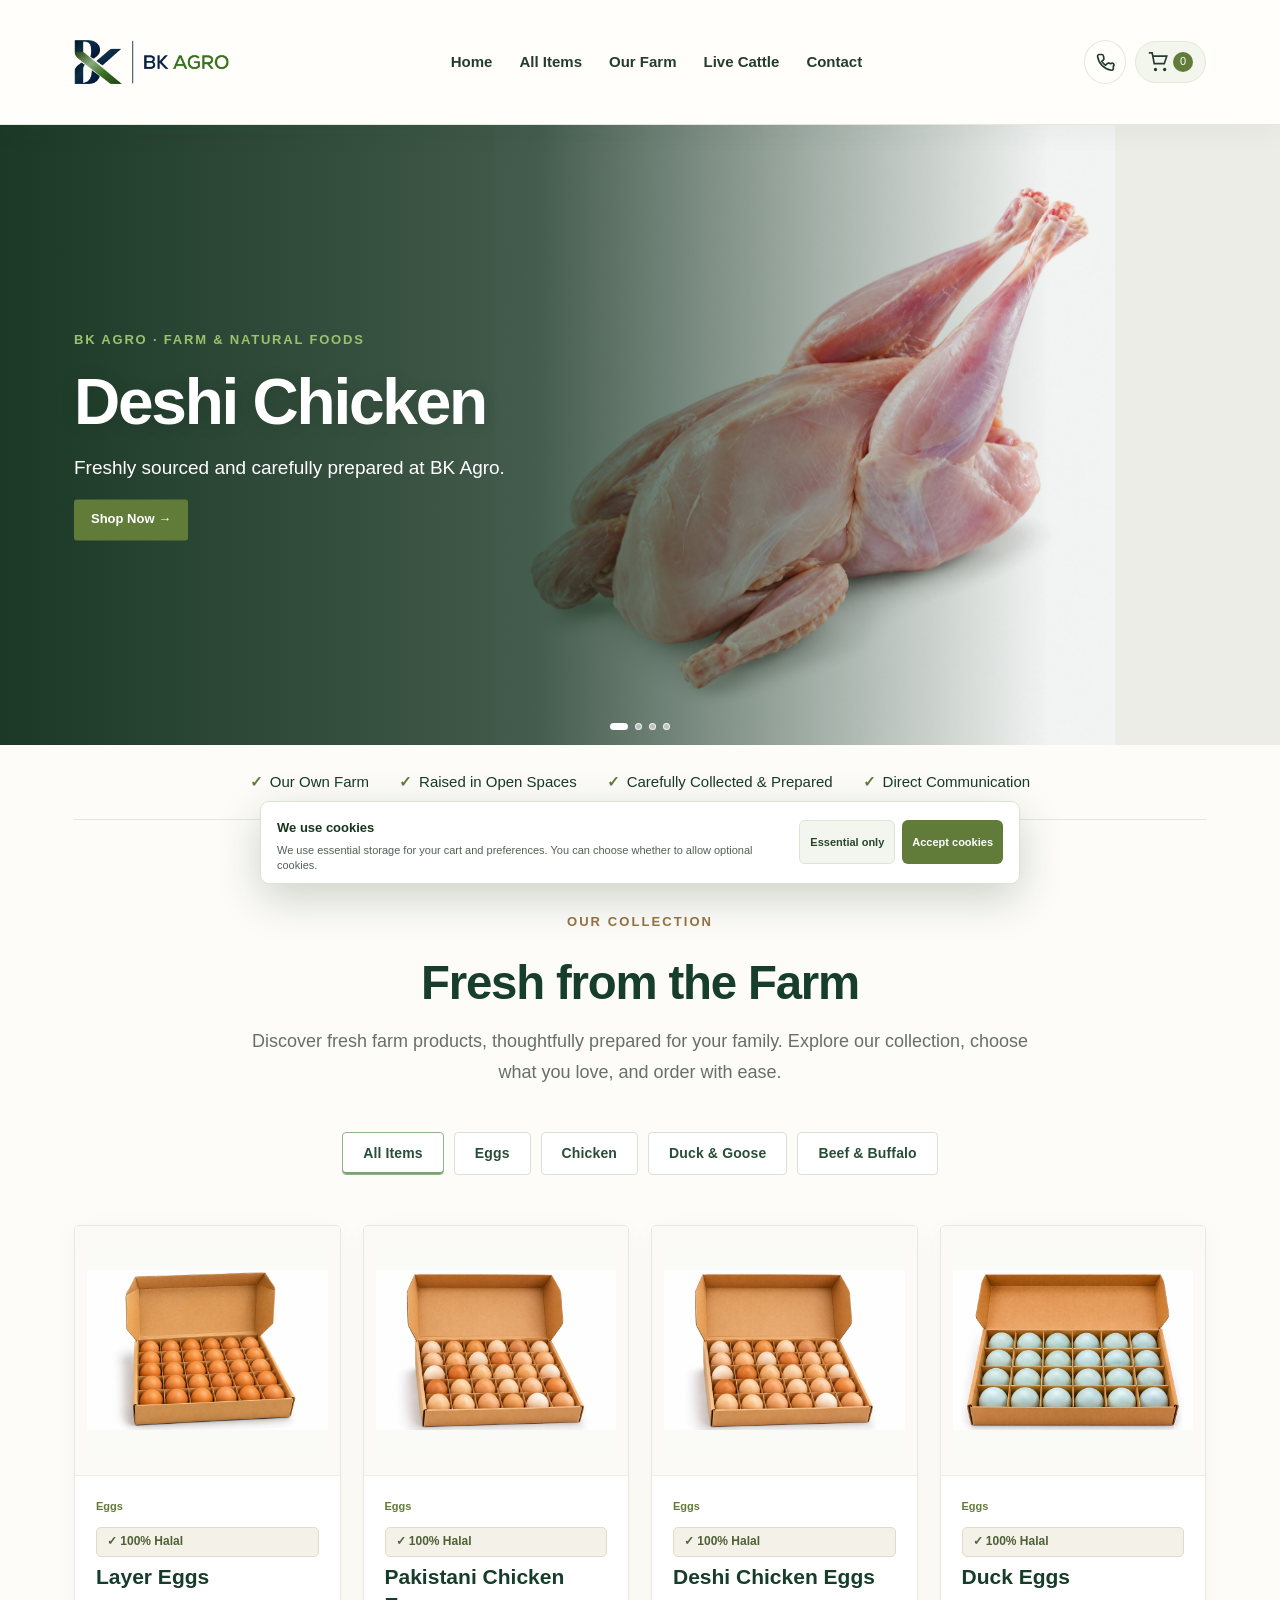
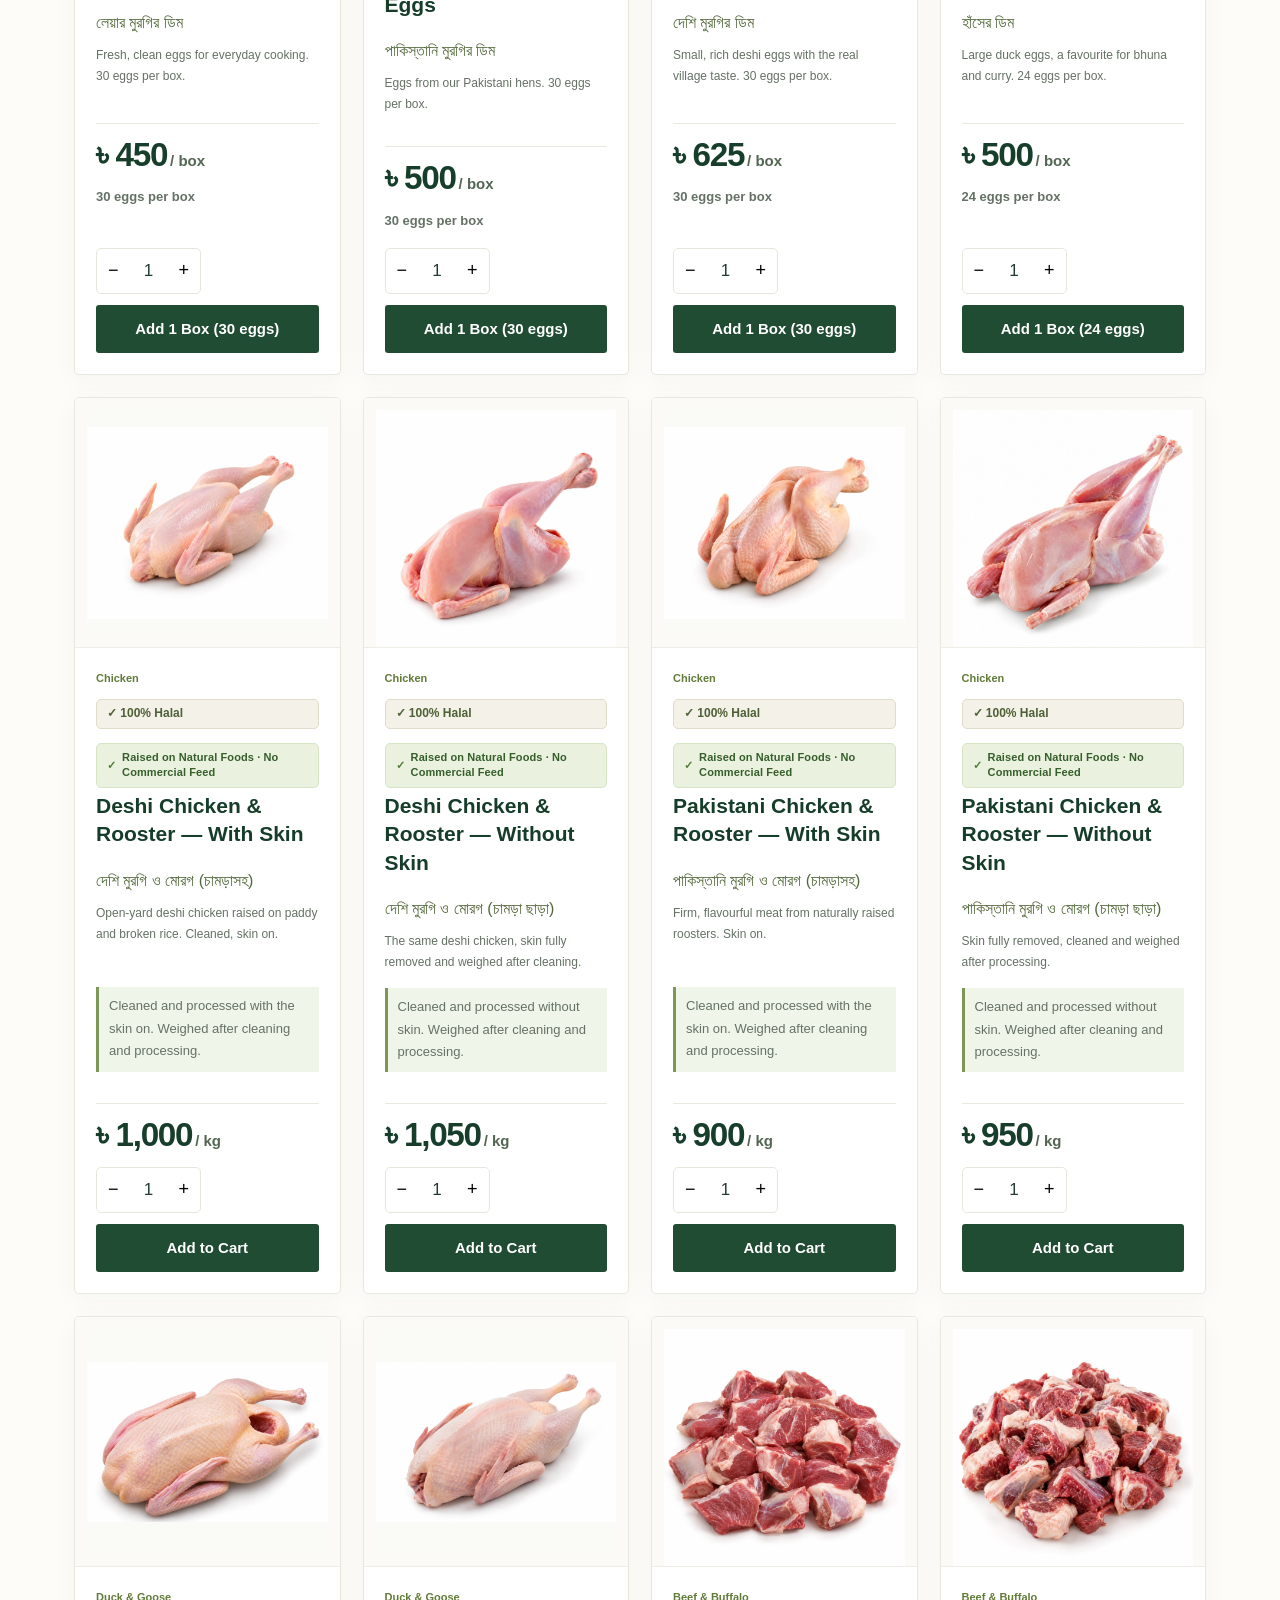
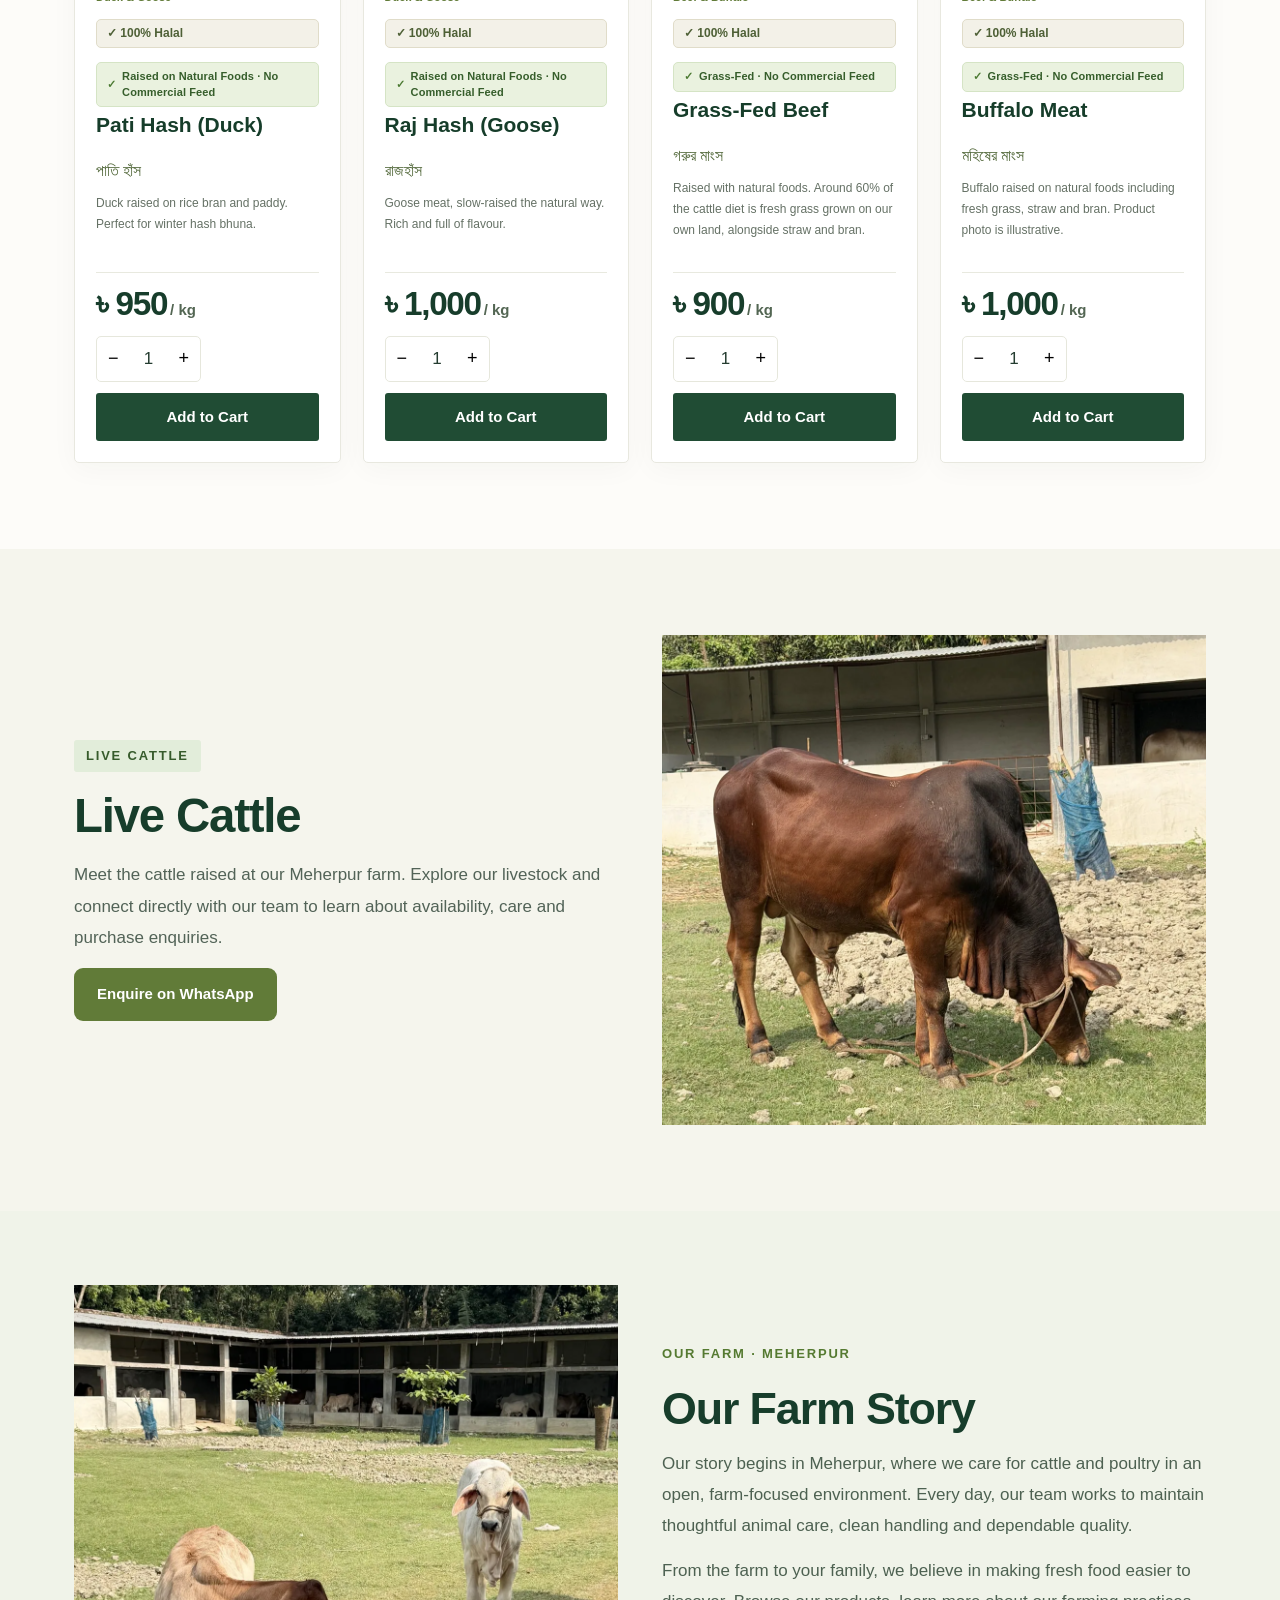
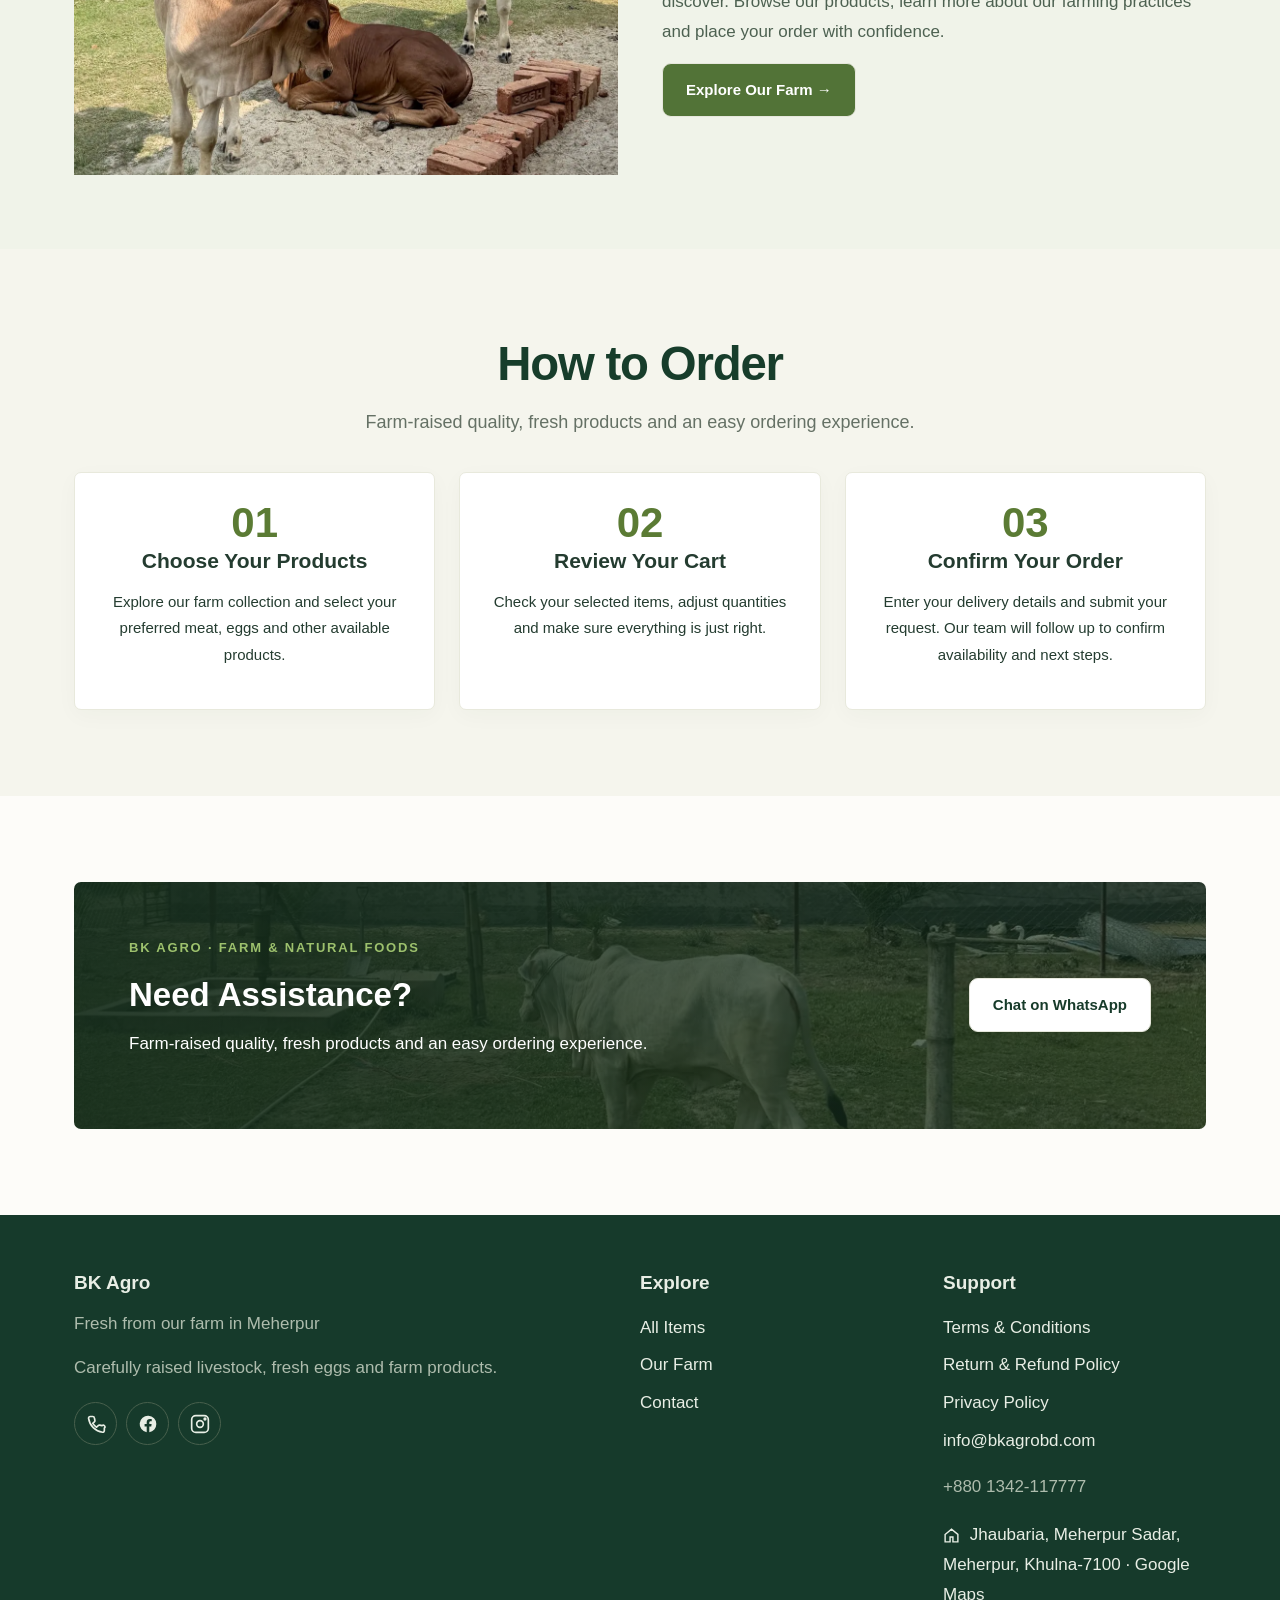
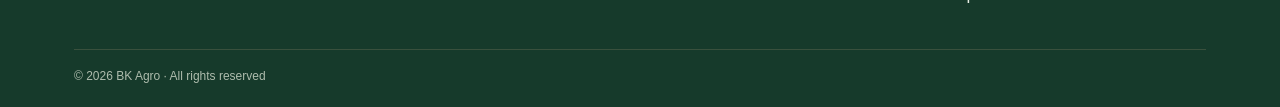
==== index.html @ 470fc2ca "Add files via upload" ====
<!DOCTYPE html>

<html lang="en"><head><meta charset="utf-8"/><meta content="width=device-width,initial-scale=1" name="viewport"/><meta content="#667b2e" name="theme-color"/><link href="bk-agro-favicon.png" rel="icon"/><link href="assets/styles.css" rel="stylesheet"/><title>BK Agro</title><meta content="BK Agro, fresh farm products, eggs, meat and live cattle from Meherpur, Bangladesh." name="description"/></head><body><div id="header"></div><section class="hero"><div class="slide"><img alt="দেশি মুরগি" src="images/chicken-skin-off-v4.webp"/><div class="slidecopy"><div class="eyebrow">BK AGRO · FARM &amp; NATURAL FOODS</div><h1>Deshi Chicken</h1><p>Freshly sourced and carefully prepared at BK Agro.</p><a class="btn" href="#shop">Shop Now →</a></div></div><div class="slide"><img alt="গরুর মাংস" src="images/beef-curry-cut.webp"/><div class="slidecopy"><div class="eyebrow">FARM &amp; NATURAL FOODS</div><h1>Farm Fresh Beef</h1><p>Freshly sourced and carefully prepared at BK Agro.</p><a class="btn" href="#shop">Shop Now →</a></div></div><div class="slide"><img alt="ডিম" src="images/layer-eggs-custom.webp"/><div class="slidecopy"><div class="eyebrow">FRESH FROM THE FARM</div><h1>Fresh Eggs</h1><p>Freshly sourced and carefully prepared at BK Agro.</p><a class="btn" href="#shop">Shop Eggs →</a></div></div><div class="slide"><img alt="হাঁসের মাংস" src="images/duck-meat-custom.webp"/><div class="slidecopy"><div class="eyebrow">RAISED WITH CARE</div><h1>Deshi Duck</h1><p>Freshly sourced and carefully prepared at BK Agro.</p><a class="btn" href="#shop">Shop Duck →</a></div></div><div class="dots" id="dots"></div></section><div class="wrap"><div class="features"><span>Our Own Farm</span><span>Raised in Open Spaces</span><span>Carefully Collected &amp; Prepared</span><span>Direct Communication</span></div></div><section class="section" id="shop"><div class="wrap"><div class="sectionhead"><div class="eyebrow" style="color:var(--green)">OUR COLLECTION</div><h2>Fresh from the Farm</h2><p>Discover fresh farm products, thoughtfully prepared for your family. Explore our collection, choose what you love, and order with ease.</p></div><div class="filters"><button class="filter active" data-filter="all" type="button">All Items</button><button class="filter" data-filter="Eggs" type="button">Eggs</button><button class="filter" data-filter="Chicken" type="button">Chicken</button><button class="filter" data-filter="Duck &amp; Goose" type="button">Duck &amp; Goose</button><button class="filter" data-filter="Beef &amp; Buffalo" type="button">Beef &amp; Buffalo</button></div><div class="products" id="productgrid"></div></div></section><section class="section soft" id="live"><div class="wrap split"><div><div class="eyebrow" style="color:var(--green)">LIVE CATTLE</div><h2>Live Cattle</h2><p>Meet the cattle raised at our Meherpur farm. Explore our livestock and connect directly with our team to learn about availability, care and purchase enquiries.</p><a class="btn" href="https://wa.me/8801342117777?text=লাইভ%20গরু%20সম্পর্কে%20জানতে%20চাই" target="_blank">Enquire on WhatsApp</a></div><img alt="BK Agro খামারের গরু" src="images/brown-cattle.webp"/></div></section><section class="section farm-story-split" id="our-story"><div class="wrap farm-story-grid"><div aria-label="BK Agro farm and cattle in Meherpur" class="farm-story-photo" role="img"></div><div class="farm-story-copy"><div class="eyebrow">OUR FARM · MEHERPUR</div><h2>Our Farm Story</h2><p>Our story begins in Meherpur, where we care for cattle and poultry in an open, farm-focused environment. Every day, our team works to maintain thoughtful animal care, clean handling and dependable quality.</p><p>From the farm to your family, we believe in making fresh food easier to discover. Browse our products, learn more about our farming practices and place your order with confidence.</p><a class="btn outline" href="about.html">Explore Our Farm →</a></div></div></section><section class="section soft" id="how"><div class="wrap"><div class="sectionhead"><h2>How to Order</h2><p>Farm-raised quality, fresh products and an easy ordering experience.</p></div><div class="steps"><div class="step"><div class="stepnum">01</div><h3>Choose Your Products</h3><p>Explore our farm collection and select your preferred meat, eggs and other available products.</p></div><div class="step"><div class="stepnum">02</div><h3>Review Your Cart</h3><p>Check your selected items, adjust quantities and make sure everything is just right.</p></div><div class="step"><div class="stepnum">03</div><h3>Confirm Your Order</h3><p>Enter your delivery details and submit your request. Our team will follow up to confirm availability and next steps.</p></div></div></div></section><section class="section"><div class="wrap"><div class="banner"><div><div class="eyebrow">BK AGRO · FARM &amp; NATURAL FOODS</div><h2>Need Assistance?</h2><p>Farm-raised quality, fresh products and an easy ordering experience.</p></div><a class="btn outline" href="https://wa.me/8801342117777">Chat on WhatsApp</a></div></div></section><div id="footer"></div><script src="assets/site.js"></script><script src="assets/products.js"></script><script src="assets/app.js"></script></body></html>
---- assets/styles.css ----
500;600;700&family=Noto+Serif+Bengali:wght@600;700&display=swap');
:root{--green:#667b2e;--dark:#18341e;--light:#f5f8ef;--ink:#1c2920;--muted:#697368;--line:#e4e9df}*{box-sizing:border-box}html{scroll-behavior:smooth}body{margin:0;color:var(--ink);font:15px/1.7 'Noto Sans Bengali',sans-serif;background:#fff}h1,h2,h3{line-height:1.32;margin:0 0 14px}h1{font:clamp(38px,5.5vw,76px)/1.1 'DM Serif Display','Noto Serif Bengali',serif}h2{font:clamp(28px,3vw,43px)/1.22 'Noto Serif Bengali',serif}h3{font-size:19px}p{margin:0 0 15px}a{text-decoration:none;color:inherit}button,input,textarea,select{font:inherit}button{cursor:pointer}.wrap{max-width:1180px;margin:auto;padding:0 24px}.topbar{background:var(--dark);color:#f4f8ed;text-align:center;font-size:12px;padding:7px}.header{position:sticky;top:0;z-index:50;background:#fff;border-bottom:1px solid var(--line)}.nav{display:flex;align-items:center;justify-content:space-between;gap:20px;min-height:83px}.brand{display:flex;align-items:center;gap:10px;min-width:165px}.brand img{width:61px;height:61px;object-fit:contain}.brand b{font-size:18px;line-height:1.2;display:block}.brand small{display:block;font-size:10px;color:var(--muted);letter-spacing:.3px}.menu{display:flex;gap:25px;font-size:13px;font-weight:600}.menu a:hover{color:var(--green)}.actions{display:flex;align-items:center;gap:9px}.iconlink,.cartlink{display:inline-flex;align-items:center;justify-content:center;min-width:42px;height:42px;border:1px solid var(--line);border-radius:50%;font-size:20px}.cartlink{border-radius:24px;padding:0 12px;gap:5px}.count{background:var(--green);color:white;border-radius:20px;min-width:20px;text-align:center;font-size:11px}.hamb{display:none;background:none;border:0;font-size:25px}.hero{position:relative;height:min(620px,75vh);min-height:470px;overflow:hidden;background:#172a1c;color:white}.slide{position:absolute;inset:0;opacity:0;transition:opacity .8s;pointer-events:none}.slide.active{opacity:1;pointer-events:auto}.slide img{width:100%;height:100%;object-fit:cover}.slide:after{content:'';position:absolute;inset:0;background:linear-gradient(90deg,rgba(10,30,17,.87),rgba(10,30,17,.4) 58%,rgba(10,30,17,.04))}.slidecopy{position:absolute;z-index:1;top:50%;left:max(24px,calc((100vw - 1132px)/2));transform:translateY(-50%);max-width:560px;padding-right:20px}.eyebrow{text-transform:uppercase;letter-spacing:2.5px;font-size:11px;font-weight:700;color:#c8d9a1;margin-bottom:15px}.slidecopy p{font-size:17px;max-width:450px}.btn{display:inline-flex;align-items:center;justify-content:center;gap:8px;border:0;border-radius:5px;padding:13px 23px;background:var(--green);color:white;font-weight:700;font-size:13px;transition:.2s}.btn:hover{filter:brightness(.9);transform:translateY(-1px)}.btn.outline{background:white;color:var(--dark);border:1px solid var(--line)}.btn.dark{background:var(--dark)}.dots{position:absolute;z-index:4;bottom:25px;left:50%;transform:translateX(-50%);display:flex;gap:9px}.dots button{height:8px;width:8px;border-radius:50%;background:#ffffff88;border:0;padding:0}.dots button.active{width:27px;border-radius:10px;background:white}.section{padding:75px 0}.soft{background:var(--light)}.sectionhead{text-align:center;max-width:700px;margin:0 auto 34px}.sectionhead p{color:var(--muted)}.features{display:flex;justify-content:center;flex-wrap:wrap;gap:24px;padding:18px 0;border-bottom:1px solid var(--line);font-size:12px;color:var(--dark)}.features span:before{content:'✓';color:var(--green);font-weight:bold;margin-right:7px}.filters{display:flex;justify-content:center;flex-wrap:wrap;gap:10px;margin:28px 0}.filter{border:1px solid #d9e3d2;background:white;border-radius:30px;padding:10px 18px;color:var(--dark)}.filter.active{background:var(--green);color:white;border-color:var(--green)}.products{display:grid;grid-template-columns:repeat(4,minmax(0,1fr));gap:22px}.product{border:1px solid var(--line);background:white;border-radius:9px;overflow:hidden;display:flex;flex-direction:column;transition:box-shadow .2s}.product:hover{box-shadow:0 9px 30px #1d361015}.product .photo{height:215px;background:#f7f8f5;overflow:hidden}.product .photo img{height:100%;width:100%;object-fit:contain}.product .body{padding:18px;display:flex;flex-direction:column;flex:1}.tag{font-size:11px;color:var(--green);font-weight:700;margin-bottom:6px}.product p{font-size:12px;color:var(--muted);flex:1}.price{font-size:11px;color:#687264;margin:5px 0 13px}.quantity{display:flex;align-items:center;border:1px solid var(--line);border-radius:5px;width:105px;justify-content:space-between;margin-bottom:11px}.quantity button{border:0;background:transparent;padding:5px 11px;font-size:18px}.product .btn{width:100%;padding:11px}.product h3{font-size:17px}.notice{font-size:12px;color:var(--muted)}.split{display:grid;grid-template-columns:1fr 1fr;align-items:center;gap:55px}.split img{width:100%;height:440px;object-fit:cover;border-radius:8px}.steps{display:grid;grid-template-columns:repeat(3,1fr);gap:24px}.step{text-align:center;padding:25px}.stepnum{font:42px 'DM Serif Display',serif;color:var(--green)}.banner{background:linear-gradient(90deg,#152d1ce8,#152d1ca0),url('../images/farm-open.webp') center/cover;color:white;border-radius:10px;padding:55px;display:flex;justify-content:space-between;align-items:center;gap:30px}.banner h2{font-size:33px}.gallery{display:grid;grid-template-columns:repeat(3,1fr);gap:13px}.gallery img{width:100%;height:235px;object-fit:cover;border-radius:7px}.footer{background:#13291b;color:#e8eee5;padding:55px 0 20px}.footgrid{display:grid;grid-template-columns:2fr 1fr 1fr;gap:40px}.footer a{display:inline-block;margin:4px 0}.footer p,.footer small{color:#aebcad}.social{display:flex;gap:9px;margin-top:12px}.social a{border:1px solid #48604d;border-radius:50%;width:43px;height:43px;display:grid;place-items:center;font-weight:bold}.bottom{border-top:1px solid #39503d;margin-top:35px;padding-top:16px;color:#aebcad;font-size:12px}.floating{position:fixed;bottom:23px;right:23px;z-index:60;border-radius:30px;background:#25d366;color:#fff;padding:12px 18px;box-shadow:0 7px 20px #0003;font-size:13px;font-weight:bold}.pagehero{padding:75px 0;background:var(--light)}.pagehero h1{font-size:46px}.cartitem{display:flex;align-items:center;justify-content:space-between;gap:15px;border-bottom:1px solid var(--line);padding:17px 0}.cartitem img{width:75px;height:70px;object-fit:contain}.cartrow{display:flex;align-items:center;gap:15px}.formgrid{display:grid;grid-template-columns:1fr 1fr;gap:16px}.field{display:flex;flex-direction:column;gap:5px}.field.full{grid-column:1/-1}.field input,.field textarea,.field select{width:100%;padding:12px;border:1px solid #ccd7c6;border-radius:5px;background:white}.field label{font-weight:600;font-size:13px}.panel{border:1px solid var(--line);padding:25px;border-radius:9px;background:#fff}.checkoutlayout{display:grid;grid-template-columns:1.5fr 1fr;gap:32px;align-items:start}.small{font-size:12px;color:var(--muted)}.message{padding:13px;border-radius:5px;background:var(--light);font-size:13px}.empty{text-align:center;padding:45px;color:var(--muted)}.mobilemenu{display:none}.toast{position:fixed;bottom:80px;left:50%;transform:translateX(-50%);background:var(--dark);color:white;padding:12px 24px;border-radius:5px;z-index:100;display:none}.legal{max-width:850px}.legal h3{margin-top:27px}.legal p{margin-bottom:12px}@media(max-width:950px){.menu{gap:12px}.products{grid-template-columns:repeat(3,1fr)}.split{gap:25px}}@media(max-width:720px){.wrap{padding:0 17px}.nav{min-height:72px}.brand img{width:48px;height:48px}.brand b{font-size:16px}.menu{display:none}.hamb{display:block}.mobilemenu.show{display:flex;flex-direction:column;padding:15px 20px;border-top:1px solid var(--line);gap:12px}.hero{height:510px;min-height:0}.slidecopy{left:23px;max-width:95%}.slidecopy p{font-size:14px}.slide:after{background:linear-gradient(90deg,#0b1e15d9,#0b1e1580)}.section{padding:52px 0}.products{grid-template-columns:repeat(2,minmax(0,1fr));gap:12px}.product .photo{height:150px}.product .body{padding:12px}.product h3{font-size:15px}.product p{font-size:11px}.product .btn{font-size:11px;padding:10px 5px}.split,.steps,.footgrid,.checkoutlayout{grid-template-columns:1fr}.split img{height:270px}.gallery{grid-template-columns:repeat(2,1fr)}.gallery img{height:160px}.banner{padding:30px;display:block}.banner .btn{margin-top:15px}.formgrid{grid-template-columns:1fr}.field.full{grid-column:auto}.pagehero{padding:48px 0}.pagehero h1{font-size:36px}.iconlink{min-width:36px;height:36px}.actions{gap:4px}.cartlink{height:36px;padding:0 7px}.floating{right:12px;bottom:12px}.step{padding:12px}}
/* 2026 commercial storefront refresh */
:root{--green:#526b32;--dark:#203a29;--light:#f5f5ed;--line:#e3e6d9}
body{background:#fffefa}.header{box-shadow:0 8px 25px #203a290c}.nav{min-height:96px}.brand{min-width:135px}.brand img{width:132px;height:76px;object-fit:contain;object-position:left center}.hero{border-radius:0 0 28px 28px}.sectionhead h2{letter-spacing:-.4px}.product{border-radius:17px;box-shadow:0 6px 26px #273d1910;border-color:#e9e8dd}.product:hover{transform:translateY(-3px);box-shadow:0 14px 32px #273d1920}.product .photo{height:230px;background:#f2f0e7}.product .photo img{object-fit:cover}.product .body{padding:20px}.product .btn{border-radius:9px}.filter{font-weight:700}.filter.active{box-shadow:0 6px 18px #526b3230}.step{background:white;border:1px solid #e8e9dc;border-radius:16px;box-shadow:0 6px 22px #203a2908}.social a svg{display:block}.social a:hover{background:#456b3e}.pagehero{background:linear-gradient(135deg,#f3f5e8,#e9eee2)}.panel{border-radius:15px;box-shadow:0 8px 26px #243c1a0a}.btn{border-radius:9px}.cartlink{background:#f3f6ed}.features{font-size:13px}.footer{background:#152c1c}@media(max-width:720px){.brand img{width:103px;height:62px}.nav{min-height:74px}.product .photo{height:160px}.product .body{padding:13px}}

/* BK Agro English-first retail refresh */
:root{--green:#446e35;--dark:#193f2c;--light:#f6f5ed;--ink:#25372b;--line:#e6e7dc}
body{font-family:'Nexa','Kalpurush',Arial,sans-serif;background:#fffdfa}
h1,h2,h3,.stepnum{font-family:'Nexa','Kalpurush',Arial,sans-serif;font-weight:750}
button,input,textarea,select{font-family:'Nexa','Kalpurush',Arial,sans-serif}
.product .photo{background:#f7f6f1;display:grid;place-items:center;padding:12px}
.product .photo img{object-fit:contain!important;object-position:center;width:100%;height:100%}
.slide img{object-fit:contain;object-position:75% center;background:#f8f7f2}
.slide:after{background:linear-gradient(90deg,rgba(18,49,30,.96),rgba(18,49,30,.79) 42%,rgba(18,49,30,.05) 82%)}
.header{background:#fffefa}.menu{gap:17px;font-size:12px}.menu a{white-space:nowrap}
.brand img{width:125px;height:70px}.brand{min-width:125px}.floating{display:grid;place-items:center;padding:13px;width:54px;height:54px;border-radius:50%}.floating svg{width:28px;height:28px}
.coming-page{text-align:center;min-height:60vh;display:flex;align-items:center;justify-content:center;flex-direction:column;padding:80px 24px;background:#f6f7ef}.coming-page p{max-width:510px;margin-bottom:26px;color:#657263}
@media(max-width:1100px){.menu{gap:10px;font-size:11px}}
@media(max-width:900px){.menu{display:none}.hamb{display:block}}
@media(max-width:720px){.slide img{object-position:center 35%}.slide:after{background:linear-gradient(0deg,rgba(18,49,30,.93),rgba(18,49,30,.24))}.slidecopy{top:auto;bottom:58px;transform:none}.brand img{width:105px;height:62px}}

/* BK Agro balanced typography and interactive states */
@font-face{font-family:'Nexa';src:local('Nexa'),local('Nexa Pro'),local('Nexa Pro Trial');font-display:swap}
@font-face{font-family:'Kalpurush';src:local('Kalpurush');font-display:swap}
html{scroll-padding-top:112px}body{font-family:'Nexa','Kalpurush',Arial,sans-serif;font-size:15px}h1,h2,h3,.menu,.btn,.filter{font-family:'Nexa','Kalpurush',Arial,sans-serif}h1{font-size:clamp(36px,5vw,67px);font-weight:800}h2{font-size:clamp(28px,3vw,41px);font-weight:750}.nav{min-height:96px;gap:16px}.brand{min-width:215px;gap:11px}.brand img{width:76px;height:76px}.brand-caption{display:flex;flex-direction:column;line-height:1.25;white-space:nowrap}.brand-caption strong{font-size:19px;color:#18341e}.brand-caption small{font-size:10px;letter-spacing:.4px;color:#667b2e;margin-top:4px}.menu{gap:14px;font-size:13px}.menu a{padding:9px 7px;border-radius:8px;transition:background .18s,color .18s,transform .18s}.menu a:hover,.menu a:focus-visible{background:#eef4e4;color:#4c661b;transform:translateY(-1px)}a,button,.btn,.filter,.iconlink,.cartlink{transition:background-color .2s,color .2s,border-color .2s,box-shadow .2s,transform .2s,filter .2s}a:focus-visible,button:focus-visible{outline:3px solid #b5ca79;outline-offset:3px}.btn:hover,.filter:hover,.filter-link:hover,.iconlink:hover,.cartlink:hover,.floating:hover{transform:translateY(-2px);box-shadow:0 6px 18px rgba(25,52,30,.15)}.btn:active,.filter:active,.iconlink:active,.cartlink:active{transform:translateY(1px);filter:brightness(.92)}.filter-link{display:inline-flex;align-items:center;justify-content:center;text-decoration:none}.soon{font-size:10px;opacity:.75;margin-left:7px}.product:hover{transform:translateY(-4px);box-shadow:0 12px 32px rgba(20,50,28,.12)}.product{transition:transform .2s,box-shadow .2s}.product img{object-fit:contain;background:#fafaf7}.wa-mini{vertical-align:middle;margin-right:5px}.sectionhead{scroll-margin-top:115px}
@media(max-width:1050px){.brand{min-width:180px}.brand img{width:65px;height:65px}.brand-caption strong{font-size:16px}.menu{gap:6px;font-size:12px}.menu a{padding:7px 5px}}
@media(max-width:760px){.brand{min-width:0}.brand img{width:62px;height:62px}.brand-caption strong{font-size:16px}.brand-caption small{font-size:9px}.nav{min-height:78px}.filters{flex-wrap:wrap}}


/* Brand layout and accessible interactive states */
body{font-size:17px;line-height:1.65} .nav{min-height:108px} .brand{min-width:265px;gap:13px;align-items:center} .brand img{width:92px;height:88px;flex:none;object-fit:contain} .brand-caption{display:flex;flex-direction:column;align-items:flex-start;justify-content:center;white-space:normal} .brand-caption strong{font-size:24px;line-height:1.18;font-weight:800} .brand-caption small{font-size:14px;line-height:1.25;margin-top:5px;font-weight:650;letter-spacing:.1px;color:#607a2d} .menu{font-size:15px;gap:13px}.menu a{font-weight:750}.topbar{font-size:14px}.slidecopy p{font-size:19px}.features{font-size:15px}.sectionhead p{font-size:16px}
.menu a:hover,.menu a:focus-visible,.footer a:hover,.footer a:focus-visible{color:#83a943;text-decoration:underline;text-decoration-thickness:2px;text-underline-offset:5px}.menu a:hover,.menu a:focus-visible{background:#eaf3df;color:#38591b}.footer a:hover,.footer a:focus-visible{background:#294733;border-radius:4px}.brand:hover .brand-caption strong{color:#65812e}.brand:hover img{filter:drop-shadow(0 3px 5px #607a2d55)}.btn:hover,.btn:focus-visible{background:#3e611d;color:#fff;box-shadow:0 8px 24px #203d2040;transform:translateY(-2px)}.btn.outline:hover{background:#edf4e4;color:#28461a}.filter:hover,.filter:focus-visible{background:#e5efd9;color:#25451c;border-color:#658b39;box-shadow:0 4px 13px #365b2424}.filter.active:hover{background:#405d1c;color:white}.iconlink:hover,.cartlink:hover,.social a:hover{background:#e5efd9;color:#2f541a;border-color:#6b923f}.quantity button:hover,.quantity button:focus-visible{background:#e2efcf;color:#284d14}.product .photo img{object-fit:contain}.product:hover .photo img{transform:scale(1.035)}.product .photo img{transition:transform .25s ease}.floating:hover{background:#128c4a;transform:translateY(-3px)}a:active,button:active{transform:translateY(1px);filter:brightness(.86)}input:focus,textarea:focus,select:focus{outline:2px solid #7a9c47;outline-offset:1px;border-color:#7a9c47}
@media(max-width:1100px){.brand{min-width:220px}.brand img{width:78px;height:75px}.brand-caption strong{font-size:21px}.brand-caption small{font-size:12px}.menu{font-size:13px;gap:5px}}
@media(max-width:760px){.nav{min-height:82px}.brand{min-width:0;gap:7px}.brand img{width:68px;height:68px}.brand-caption strong{font-size:19px}.brand-caption small{font-size:11px;line-height:1.2}.slidecopy p{font-size:16px}.topbar{font-size:12px}.features{font-size:13px}}

/* Final brand caption and cart feedback update */
.brand-caption{display:flex;align-items:center;min-width:0}
.brand-caption small{font-size:clamp(12px,1.2vw,16px)!important;line-height:1.3!important;font-weight:700;color:var(--dark)!important;letter-spacing:0!important;white-space:normal}
.brand img{flex-shrink:0}
#toast{display:none!important}
@media(max-width:720px){.brand-caption small{font-size:12px!important}.brand{min-width:0}}

/* Header branding, Nexa typography, short cart feedback and consent */
@font-face{font-family:'Nexa';src:local('Nexa Pro Trial VF'),local('Nexa Pro'),local('Nexa');font-weight:100 900;font-display:swap}
@font-face{font-family:'Kalpurush';src:local('Kalpurush');font-display:swap}
body,button,input,select,textarea{font-family:'Nexa','Kalpurush',Arial,sans-serif} :lang(bn){font-family:'Kalpurush',sans-serif}
.menu{font-size:15px;font-weight:700}.menu a{letter-spacing:0;white-space:nowrap}.brand{display:flex;flex-direction:column;align-items:center;justify-content:center;gap:0;min-width:160px}.brand img{width:155px;height:94px;object-fit:contain}.brand-caption{line-height:1;text-align:center}.brand-caption small{font-size:13px;font-weight:750;letter-spacing:.15px;white-space:nowrap;margin:0 0 6px}.nav{min-height:124px}.actions{flex-shrink:0}
.toast{display:block;opacity:0;visibility:hidden;pointer-events:none;transform:translate(-50%,15px) scale(.96);transition:opacity .2s,transform .2s,visibility .2s;bottom:72px;padding:10px 17px;font-size:13px;border-radius:28px;box-shadow:0 8px 22px #0002}.toast.toast-show{opacity:1;visibility:visible;transform:translate(-50%,0) scale(1)}
.cookie-consent{position:fixed;z-index:300;left:20px;bottom:20px;max-width:420px;width:calc(100% - 40px);background:#fff;border:1px solid #d9e4d0;border-radius:14px;padding:19px 21px;box-shadow:0 14px 45px #10260f33;display:flex;flex-direction:column;gap:12px;animation:cookieIn .3s ease-out}.cookie-consent strong{font-size:17px;color:#17351d}.cookie-consent p{font-size:13px;line-height:1.55;margin:6px 0 0;color:#536255}.cookie-buttons{display:flex;gap:9px;justify-content:flex-end}.cookie-buttons button{padding:10px 13px;border-radius:8px;font-size:13px;font-weight:700}.cookie-secondary{background:#f2f6ee;border:1px solid #dce6d5;color:#28442a}.cookie-secondary:hover{background:#e3ecd9}.cookie-hide{opacity:0;transform:translateY(10px);transition:.2s}@keyframes cookieIn{from{opacity:0;transform:translateY(18px)}to{opacity:1;transform:translateY(0)}}
@media(max-width:1100px){.menu{font-size:13px;gap:6px}.brand{min-width:140px}.brand img{width:132px;height:84px}.brand-caption small{font-size:11px}}
@media(max-width:760px){.nav{min-height:95px}.brand{min-width:115px}.brand img{width:117px;height:72px}.brand-caption small{font-size:10px}.cookie-consent{left:12px;bottom:12px;width:calc(100% - 24px)}}

/* Compact centered cookie consent and logo alignment */
.brand{display:flex!important;flex-direction:column!important;align-items:center!important;justify-content:center!important;gap:0!important;min-width:175px!important;text-align:center!important}
.brand img{display:block!important;width:170px!important;height:103px!important;object-fit:contain!important;margin:0 auto!important}
.brand-caption{display:block!important;width:100%!important;text-align:center!important;line-height:1.15!important}
.brand-caption small{display:block!important;margin:0!important;font-size:13px!important;white-space:nowrap!important;letter-spacing:0!important;text-align:center!important}
.menu,.menu a,.filter,.filter-link,.btn{font-family:'Nexa Pro Trial VF','Nexa',Arial,sans-serif!important;font-synthesis:none}
.cookie-consent{position:fixed!important;left:50%!important;bottom:16px!important;top:auto!important;transform:translateX(-50%)!important;width:min(760px,calc(100% - 24px))!important;max-width:760px!important;padding:10px 16px!important;border-radius:9px!important;display:flex!important;flex-direction:row!important;align-items:center!important;justify-content:space-between!important;gap:16px!important;animation:none!important}
.cookie-consent strong{font-size:13px!important}.cookie-consent p{font-size:11px!important;line-height:1.35!important;margin:2px 0 0!important}.cookie-buttons{flex-shrink:0!important;gap:7px!important}.cookie-buttons button{padding:7px 10px!important;font-size:11px!important;line-height:1.2!important;border-radius:6px!important;white-space:nowrap!important}.cookie-hide{opacity:0!important;pointer-events:none!important}
@media(max-width:760px){.brand{min-width:118px!important}.brand img{width:125px!important;height:77px!important}.brand-caption small{font-size:10px!important}.cookie-consent{flex-direction:column!important;align-items:stretch!important;gap:7px!important;bottom:10px!important;padding:9px 12px!important}.cookie-buttons{justify-content:flex-end!important}}

/* Aesthetic refinement */
:root{--green:#617b38;--dark:#173b2a;--light:#f5f5ed;--ink:#233829;--muted:#657165}
body{font-size:17px;line-height:1.75;background:#fffdf9}.hero{border-radius:0!important}
.section{padding:86px 0}.sectionhead{max-width:810px}.sectionhead p{font-size:18px;line-height:1.75}
.sectionhead h2,.split h2{font-size:clamp(34px,3.7vw,49px);letter-spacing:-.6px}
.eyebrow{font-size:13px;letter-spacing:1.8px;color:#9dc16d}.split{gap:56px;align-items:center}.split p{font-size:17px;line-height:1.85;color:#526357}
.split img{display:block;width:100%;height:440px;object-fit:contain!important;object-position:center;background:#edf0e8;border-radius:6px;padding:6px}
#live .split img{background:#e8eee1}.section:not(.soft) .split img{background:#f1f0e9}
.product{border-radius:6px!important}.product .photo{border-radius:0!important;height:250px;background:#f7f6f1}.product .photo img{object-fit:contain!important;width:100%;height:100%}
.sectionhead .eyebrow{display:inline-block;color:#52772f!important;background:#edf4e4;padding:5px 13px;border-radius:3px}
#live .eyebrow,.split .eyebrow{display:inline-block;background:#e2edda;color:#365b2b!important;padding:5px 12px;border-radius:3px}
.step{border-radius:7px;padding:26px!important}.step p{font-size:15px;line-height:1.75}.step h3{font-size:21px}.stepnum{color:#5b7b34;font-weight:800}
.features{font-size:15px;gap:30px;padding:24px 0}.banner{border-radius:7px}.menu{font-size:15px!important}.menu a{font-weight:700}
.btn{font-size:15px!important}.filter{font-size:15px!important;border-radius:5px}.brand{align-items:center!important}.brand img{object-fit:contain!important}.brand-caption{align-items:center!important;text-align:center!important}.brand-caption small{font-size:13px!important}
@media(max-width:720px){.section{padding:56px 0}.split{gap:24px}.split img{height:300px}.split p,.sectionhead p{font-size:16px}.product .photo{height:175px}.step{padding:20px!important}.brand-caption small{font-size:10px!important}}

/* Requested brand alignment and full-width Our Farm Story */
.brand{align-items:flex-start!important;text-align:left!important;gap:0!important}
.brand img{margin:0!important;object-position:left center!important}
.brand-caption{width:auto!important;align-self:flex-start!important;text-align:left!important;padding-left:0!important;margin-left:0!important}
.brand-caption small{display:block!important;text-align:left!important;white-space:nowrap!important;margin:0!important}
.filters .soon{display:none!important}
.farm-story-full{position:relative;isolation:isolate;min-height:570px;display:flex;align-items:center;overflow:hidden;padding:90px 0!important;background:#233a2c;color:white}
.farm-story-backdrop{position:absolute;inset:0;z-index:-2;background-image:url('../images/cattle-yard.webp');background-size:cover;background-position:center center;background-repeat:no-repeat}
.farm-story-full:before{content:'';position:absolute;inset:0;z-index:-1;background:linear-gradient(90deg,rgba(11,33,20,.9) 0%,rgba(11,33,20,.72) 40%,rgba(11,33,20,.15) 100%)}
.farm-story-inner{width:100%}.farm-story-copy{max-width:540px;padding:20px 0}
.farm-story-copy h2{color:white;font-size:clamp(36px,4vw,54px)}
.farm-story-copy p{color:#f4f6ed;font-size:17px;line-height:1.85}
.farm-story-copy .eyebrow{color:#d2e7a4!important;background:transparent!important;padding:0!important}
.farm-story-copy .btn{background:#fff;color:#23402b}
@media(max-width:720px){.farm-story-full{min-height:610px;padding:64px 0!important}.farm-story-full:before{background:linear-gradient(90deg,rgba(11,33,20,.87),rgba(11,33,20,.48))}.farm-story-backdrop{background-position:58% center}.farm-story-copy p{font-size:15px}.brand img{object-position:left center!important}}

/* Two balanced half-width photographic sections */
.brand-caption small{font-size:17px!important;line-height:1.18!important;font-weight:700!important}
.farm-story-split{background:#f0f3e9;padding:74px 0!important}
.farm-story-grid{display:grid;grid-template-columns:minmax(0,1fr) minmax(0,1fr);gap:44px;align-items:center}
.farm-story-photo{width:100%;height:490px;background:url('../images/cattle-yard.webp') center/cover no-repeat;border-radius:0!important}
.farm-story-split .farm-story-copy{max-width:none;padding:0;color:#193e2a}
.farm-story-split .farm-story-copy h2{color:#193e2a;font-size:clamp(34px,3.5vw,48px)}
.farm-story-split .farm-story-copy p{color:#4d6151;font-size:17px;line-height:1.8}
.farm-story-split .farm-story-copy .eyebrow{color:#557a31!important}
.farm-story-split .farm-story-copy .btn{background:#527337;color:#fff}
#live .split{display:grid;grid-template-columns:minmax(0,1fr) minmax(0,1fr);gap:44px}
#live .split>img{width:100%;height:490px;object-fit:cover!important;padding:0!important;background:none!important;border-radius:0!important}
@media(max-width:760px){.brand-caption small{font-size:12px!important}.farm-story-grid,#live .split{grid-template-columns:1fr!important;gap:24px}.farm-story-photo,#live .split>img{height:300px!important}.farm-story-split{padding:48px 0!important}}

/* Mobile-first usability refinements */
html{scroll-behavior:smooth;scroll-padding-top:95px}body{overflow-x:hidden}img{max-width:100%}button,a,input,select,textarea{touch-action:manipulation}button,.btn,.filter,.hamb,.iconlink{min-height:44px}button:focus-visible,a:focus-visible,input:focus-visible,textarea:focus-visible{outline:3px solid #9fbd63;outline-offset:3px}
@media(max-width:900px){.nav{gap:10px}.actions{gap:7px}.menu{display:none!important}.hamb{display:inline-flex!important;align-items:center;justify-content:center}.mobilemenu{max-height:min(65vh,520px);overflow-y:auto}.mobilemenu a{display:block;min-height:44px;padding:12px 15px}}
@media(max-width:760px){
.wrap{width:100%;max-width:100%;padding-left:17px!important;padding-right:17px!important;box-sizing:border-box}
.header{position:sticky;top:0;z-index:1000}.nav{min-height:82px!important;gap:7px!important;justify-content:space-between!important;align-items:center!important}
.brand{min-width:0!important;max-width:150px!important;flex:0 1 150px!important;gap:0!important}.brand img{width:125px!important;height:70px!important;max-width:100%!important;object-fit:contain!important;object-position:left center!important}.brand-caption{max-width:150px!important}.brand-caption small{font-size:12px!important;line-height:1.1!important;white-space:nowrap!important;letter-spacing:-.15px!important}
.actions{flex:0 0 auto!important;gap:4px!important}.actions .iconlink,.actions .cartlink,.hamb{min-width:42px!important;min-height:44px!important;padding:8px!important}.actions .count{font-size:10px!important}
.hero,.slide{min-height:430px!important;height:auto!important}.slide{display:flex!important;align-items:center!important}.slidecopy{width:100%!important;max-width:100%!important;padding:34px 17px!important;box-sizing:border-box}.slidecopy h1{font-size:clamp(29px,8vw,43px)!important;line-height:1.15!important}.slidecopy p{font-size:15px!important;line-height:1.6!important;max-width:100%!important}.slidecopy .btn{max-width:100%}
.section{padding:45px 0!important}.sectionhead{padding:0!important}.sectionhead h2,.split h2,.farm-story-split .farm-story-copy h2{font-size:clamp(28px,7vw,36px)!important;line-height:1.22!important}.sectionhead p,.split p,.farm-story-split .farm-story-copy p{font-size:15px!important;line-height:1.7!important}
.farm-story-grid,#live .split,.split{display:grid!important;grid-template-columns:minmax(0,1fr)!important;gap:20px!important}.farm-story-photo,#live .split>img,.split>img{height:270px!important;min-height:0!important;width:100%!important;max-width:100%!important;object-fit:cover!important;padding:0!important;border-radius:0!important}.farm-story-split{padding:44px 0!important}.farm-story-copy{padding:0!important}
.filters{display:flex!important;gap:8px!important;overflow-x:auto!important;flex-wrap:nowrap!important;-webkit-overflow-scrolling:touch;padding:6px 2px 12px!important;scrollbar-width:thin}.filter{flex:0 0 auto!important;white-space:nowrap!important;padding:10px 14px!important;font-size:13px!important}
.products{display:grid!important;grid-template-columns:repeat(2,minmax(0,1fr))!important;gap:12px!important}.product{min-width:0!important;overflow:hidden!important}.product .photo{height:155px!important}.product .body{padding:12px!important}.product h3{font-size:16px!important;line-height:1.25!important;overflow-wrap:anywhere}.product p,.product .tag,.product .price{font-size:12px!important;line-height:1.45!important}.product .btn{width:100%!important;padding:10px 5px!important;font-size:12px!important}.quantity{gap:5px!important}.quantity button{min-width:36px!important;min-height:40px!important}
.steps,.features,.footgrid{grid-template-columns:minmax(0,1fr)!important;gap:15px!important}.step{padding:20px!important}.step h3{font-size:19px!important}.step p{font-size:14px!important}.banner{padding:25px 18px!important}.banner h2{font-size:25px!important}
.cookie-consent{z-index:3000!important;max-height:45vh!important;overflow:auto!important;width:calc(100% - 20px)!important;bottom:10px!important;left:50%!important;transform:translateX(-50%)!important;padding:10px 12px!important}.cookie-consent p{font-size:11px!important}.cookie-buttons{display:flex!important;gap:8px!important}.cookie-buttons button{min-height:40px!important;flex:1!important;font-size:12px!important}
.cartitem,.cartrow{min-width:0!important}.cartrow img{width:65px!important;height:65px!important;object-fit:contain!important}input,select,textarea{font-size:16px!important;max-width:100%!important;box-sizing:border-box}
}
@media(max-width:380px){.brand{max-width:118px!important}.brand img{width:112px!important;height:62px!important}.brand-caption small{font-size:10.5px!important}.actions{gap:0!important}.actions .iconlink,.actions .cartlink,.hamb{min-width:39px!important;padding:7px!important}.products{gap:9px!important}.product .body{padding:10px!important}.product .photo{height:130px!important}.product h3{font-size:14px!important}}
@media(min-width:761px) and (max-width:1024px){.farm-story-grid,#live .split{gap:26px!important}.farm-story-photo,#live .split>img{height:360px!important}.products{grid-template-columns:repeat(3,minmax(0,1fr))!important}}
@media(prefers-reduced-motion:reduce){*,*:before,*:after{scroll-behavior:auto!important;animation-duration:.01ms!important;transition-duration:.01ms!important}}

/* Product update */
.brand-caption{display:none!important}.brand{min-width:125px!important}.brand img{width:155px!important;max-width:100%!important;height:auto!important}.product .price:empty{display:none}.added-flash{background:#507c36!important;color:white!important;transform:scale(.98);transition:all .18s}.slide{transition:opacity .75s ease!important}@media(max-width:720px){.brand img{width:120px!important}}

/* Refined, understated hero carousel indicators */
.hero .dots{bottom:15px!important;gap:7px!important;align-items:center!important}
.hero .dots button,.hero .dots button.active{min-height:0!important;min-width:0!important;padding:0!important;box-shadow:none!important;border:1px solid rgba(255,255,255,.8)!important;height:7px!important;width:7px!important;border-radius:50%!important;transform:none!important}
.hero .dots button.active{width:18px!important;border-radius:6px!important;background:#fff!important}
.hero .slidecopy .btn{min-height:38px!important;padding:9px 17px!important;font-size:13px!important}
.farm-photo-open{cursor:zoom-in!important}
.farm-photo-open:focus-visible{outline:3px solid #789447;outline-offset:3px}
.farm-lightbox{position:fixed;inset:0;z-index:10000;background:rgba(8,18,11,.94);display:none;align-items:center;justify-content:center;padding:55px 20px 30px;box-sizing:border-box}
.farm-lightbox.open{display:flex}
.farm-lightbox img{max-width:95vw;max-height:83vh;width:auto;height:auto;object-fit:contain;box-shadow:0 12px 55px #0008}
.farm-lightbox button{position:absolute;right:17px;top:12px;background:transparent;color:#fff;border:0;font-size:36px;cursor:pointer;line-height:1}

/* Peacock image: preserve full portrait, including the head. */
.gallery img[src$="peacocks.webp"]{
  object-fit:contain!important;
  object-position:center center!important;
  background:#f1f4ec;
}

/* Keep gallery cards uniform while showing both peacocks in full */
.gallery img[src$="peacocks.webp"]{object-fit:cover!important;object-position:center 43%!important;background:transparent!important}

/* Gallery: uniform tiles, peacock heads remain visible. */
.gallery{align-items:stretch!important}
.gallery img{display:block!important;width:100%!important;height:235px!important;aspect-ratio:auto!important;object-fit:cover!important;border-radius:7px!important;padding:0!important}
.gallery img[src$="peacocks.webp"]{object-fit:cover!important;object-position:center top!important;background:transparent!important}
/* Our Journey Begins at the Farm: show complete cow without sky-heavy framing */
.pagehero + .section .split>img[src$="farm-open.webp"]{height:440px!important;width:100%!important;object-fit:contain!important;object-position:center!important;background:#e7ede3!important;padding:0!important;border-radius:7px!important}
@media(max-width:760px){.gallery img{height:170px!important}.pagehero + .section .split>img[src$="farm-open.webp"]{height:310px!important}}

.bn-name{font-family:Kalpurush,"Noto Sans Bengali",sans-serif;font-size:16px;color:#52683a;margin:4px 0 8px}
.product-note{background:#f0f5e9;border-left:3px solid #7d9856;padding:8px 10px;font-size:13px!important}
.pack-note{font-size:13px!important;color:#536d43;font-weight:700}
.estimate{margin-top:20px;padding:17px 18px;background:#f0f5e9;border:1px solid #dbe8cb;border-radius:8px}
.estimate strong{font-size:21px;color:#1c462a}.estimate p{font-size:13px;line-height:1.6;margin:8px 0 0}
.line-price{font-size:14px;font-weight:700;color:#365e2e;margin-top:6px}
.animal-gallery{display:grid;grid-template-columns:repeat(2,minmax(0,1fr));gap:20px}
.animal-gallery figure{margin:0;background:#f5f7f0;border-radius:8px;overflow:hidden}
.animal-gallery img{width:100%;height:300px;object-fit:cover;display:block}
.animal-gallery figcaption{padding:14px 18px;display:grid;gap:5px}
.animal-gallery figcaption span,.photo-note{font-size:14px;color:#667363}
.feed-grid{display:grid;grid-template-columns:repeat(3,minmax(0,1fr));gap:18px}
.feed-grid article{background:white;padding:24px;border-radius:8px;border:1px solid #e5e8df}
.feed-grid h3{font-size:20px;line-height:1.4}.feed-grid p,.trust-copy p{font-size:16px;line-height:1.8}
.trust-copy{max-width:860px;margin:auto}
@media(max-width:700px){.animal-gallery,.feed-grid{grid-template-columns:1fr}.animal-gallery img{height:240px}}

.natural-badge{display:inline-flex;align-items:center;gap:6px;margin:8px 0 4px;padding:6px 10px;background:#eaf2df;border:1px solid #d5e4c5;color:#365e2b;font-weight:750;font-size:11px;line-height:1.4;border-radius:5px;letter-spacing:.1px}
.natural-badge::before{content:"✓";font-weight:900;color:#4b7a31}
.product .photo img{object-fit:contain!important}

/* Nov 2026 refinements */
.halal-badge{display:inline-flex;align-items:center;gap:6px;background:#e8f2df;color:#285c30;border:1px solid #c9dfbf;border-radius:5px;padding:6px 10px;font-weight:800;font-size:12px;line-height:1.3;margin:5px 0 6px}
.product .price{display:flex!important;align-items:baseline;gap:3px;flex-wrap:wrap;color:#173f2c!important;margin:12px 0 8px!important;line-height:1.2!important}
.price-amount{font-size:clamp(26px,2.2vw,32px)!important;font-weight:900!important;letter-spacing:-.6px;color:#164b2b!important;font-variant-numeric:tabular-nums}
.price-unit{font-size:15px!important;font-weight:700;color:#536653}
.filters .filter{background:#fff!important;color:#34503b!important;border:1px solid #d8e4d3!important;transition:background .18s,border-color .18s,color .18s,transform .18s!important}
.filters .filter:hover,.filters .filter:focus-visible{background:#e8f5e1!important;color:#245b32!important;border-color:#a9cf9b!important;transform:translateY(-1px)}
.filters .filter.active{background:#e4f2dc!important;border-color:#8db87c!important;color:#20552f!important}
.email-status{padding:12px 15px;background:#f0f5e9;border-left:3px solid #749e59;line-height:1.65;font-size:14px}
#emailOrderLink{display:inline-flex;margin:8px 12px 8px 0}
@media(max-width:720px){.price-amount{font-size:27px!important}.halal-badge{font-size:11px}.filters .filter{min-height:43px!important}}

/* Consistent category tabs */
.filters .filter,.filters .filter.active{background:#fff!important;color:#2c5139!important;border:1px solid #d5e1d1!important;box-shadow:none!important;border-radius:7px!important;font-weight:700!important}
.filters .filter:hover,.filters .filter:focus-visible{background:#dff1d5!important;color:#194c2c!important;border-color:#8dbb7c!important;box-shadow:0 3px 10px rgba(40,90,40,.12)!important}
.filters .filter.active{border-bottom:3px solid #65964f!important}
.email-status{padding:15px;margin-top:14px;border:1px solid #e2c8a6;background:#fff7e9;color:#633e15;border-radius:8px;font-size:15px}
.email-status.email-success{border-color:#a7cda0;background:#eaf5e8;color:#1c5a2e}

/* BK Agro elevated storefront – refined typography, visual hierarchy and filter parity */
:root{--bk-forest:#153e2b;--bk-gold:#a7864c;--bk-cream:#faf8f2}
body{background:#fdfcf9;color:#243c30}
.sectionhead h2,.split h2,.farm-story-copy h2{letter-spacing:-.025em!important;color:#173d2b!important}
.sectionhead .eyebrow{letter-spacing:.16em!important;background:transparent!important;color:#967344!important;font-weight:800!important}
.filters{display:flex!important;flex-wrap:wrap!important;gap:10px!important;align-items:center!important;padding:9px 0 22px!important}
.filters button.filter,.filters button.filter.active{appearance:none!important;display:inline-flex!important;align-items:center!important;justify-content:center!important;min-height:43px!important;padding:10px 20px!important;background:#fff!important;color:#284e37!important;border:1px solid #d8e2d8!important;border-radius:4px!important;font-size:14px!important;font-weight:700!important;line-height:1.2!important;box-shadow:none!important;letter-spacing:.01em!important;transition:background .2s ease,color .2s ease,border-color .2s ease,box-shadow .2s ease!important}
.filters button.filter:hover,.filters button.filter:focus-visible{background:#e4f2df!important;color:#164b2a!important;border-color:#8eb987!important;box-shadow:0 3px 12px rgba(28,83,45,.1)!important}
.filters button.filter.active{border-color:#91b38c!important;box-shadow:inset 0 -2px 0 #78a56c!important}
.product{background:#fff!important;border:1px solid #e8e8df!important;border-radius:5px!important;box-shadow:0 6px 28px rgba(20,50,29,.035)!important;transition:transform .22s ease,box-shadow .22s ease!important}
.product:hover{transform:translateY(-3px);box-shadow:0 15px 40px rgba(20,50,29,.095)!important}
.product .photo{background:#fbfaf6!important;border-bottom:1px solid #eeeee6!important}
.product .body{padding:21px!important}
.product h3{color:#163d2a!important;font-size:21px!important;line-height:1.35!important}
.product .price{padding:11px 0 4px!important;border-top:1px solid #e8e9df;margin-top:16px!important}
.price-amount{font-size:clamp(28px,2.6vw,36px)!important;color:#173d2b!important;letter-spacing:-.04em!important}
.halal-badge{background:#f3f1e8!important;color:#4e6036!important;border:1px solid #e0dcc9!important}
.product .btn{background:#204c34!important;border-color:#204c34!important;border-radius:3px!important}
.product .btn:hover{background:#376a42!important}
.hero .slidecopy h1{letter-spacing:-.035em!important;text-shadow:0 2px 18px rgba(0,0,0,.12)}
.hero .slidecopy .btn{border-radius:3px!important}
.footer{background:#163a2b!important}
@media(max-width:760px){.filters{flex-wrap:nowrap!important;overflow-x:auto!important;gap:8px!important;padding-bottom:14px!important}.filters button.filter{white-space:nowrap!important;padding:10px 13px!important;font-size:12.5px!important}.product .body{padding:13px!important}.product h3{font-size:16px!important}.price-amount{font-size:27px!important}}
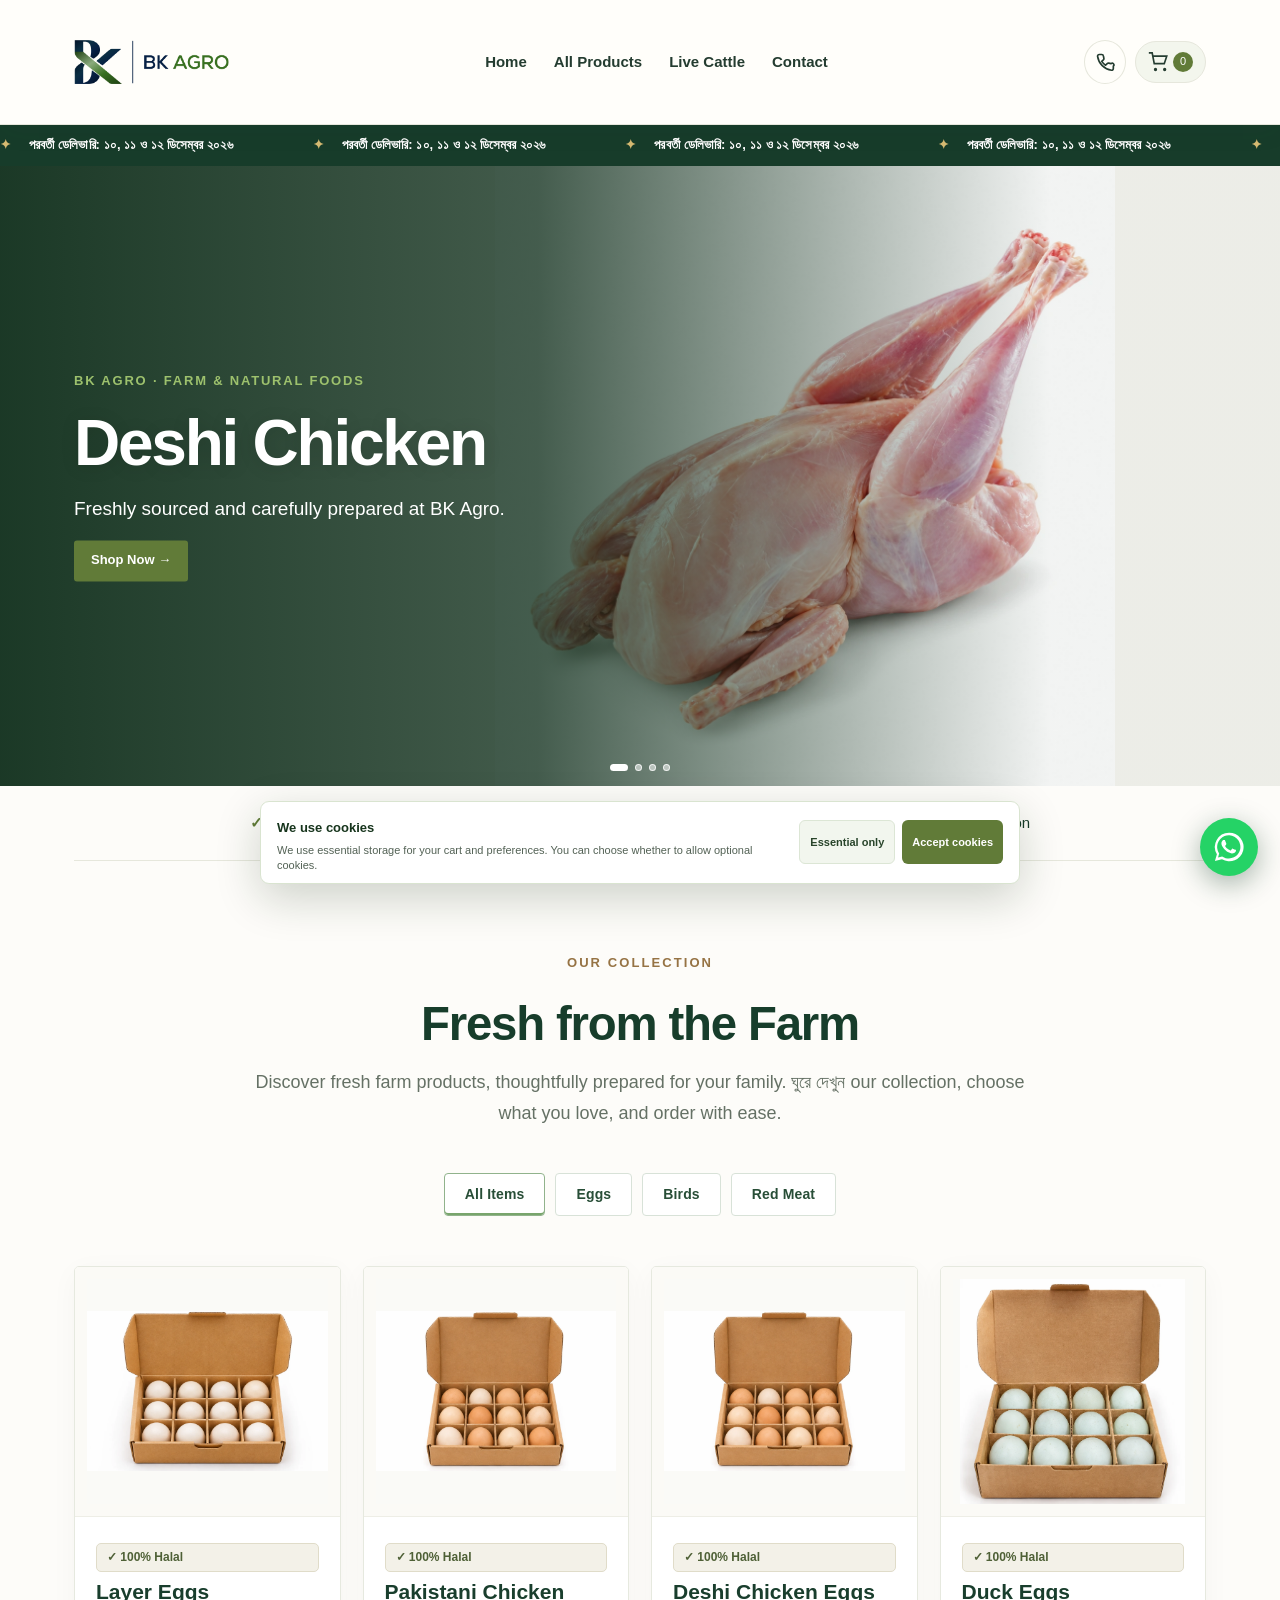
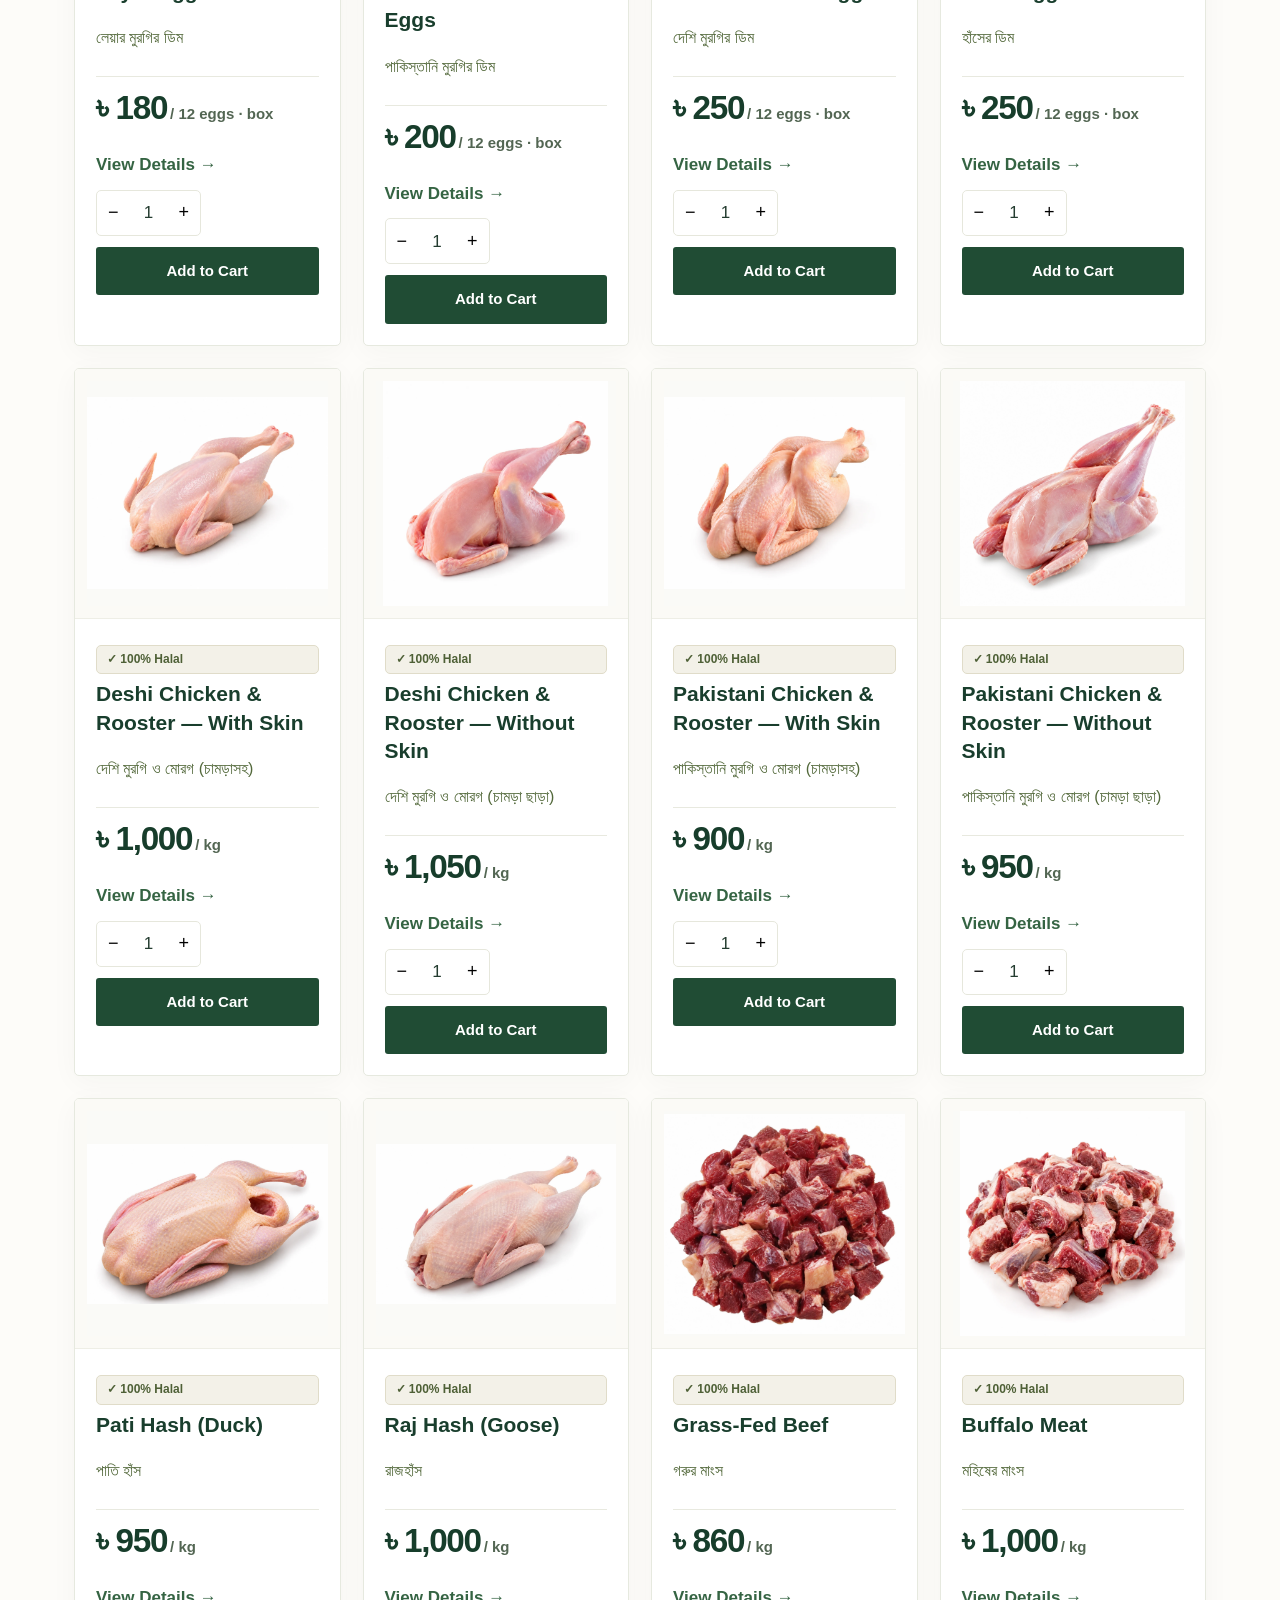
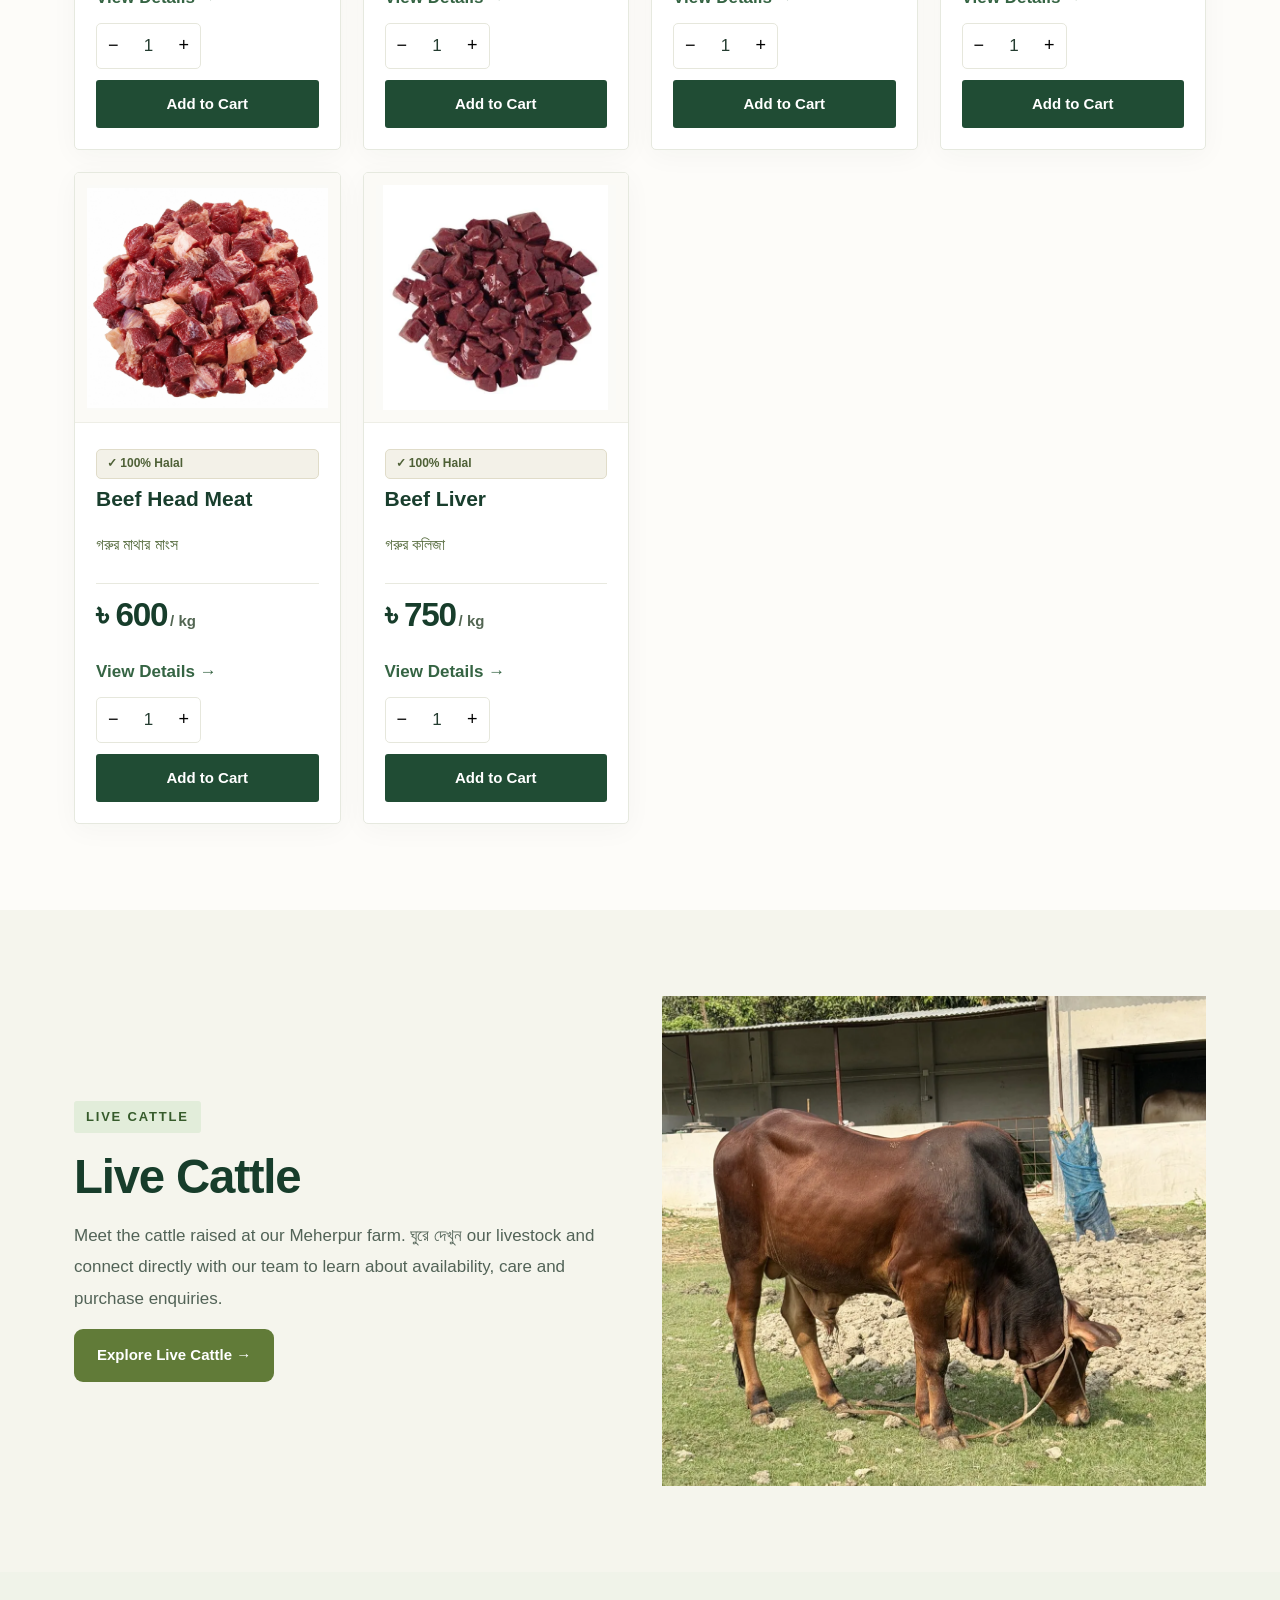
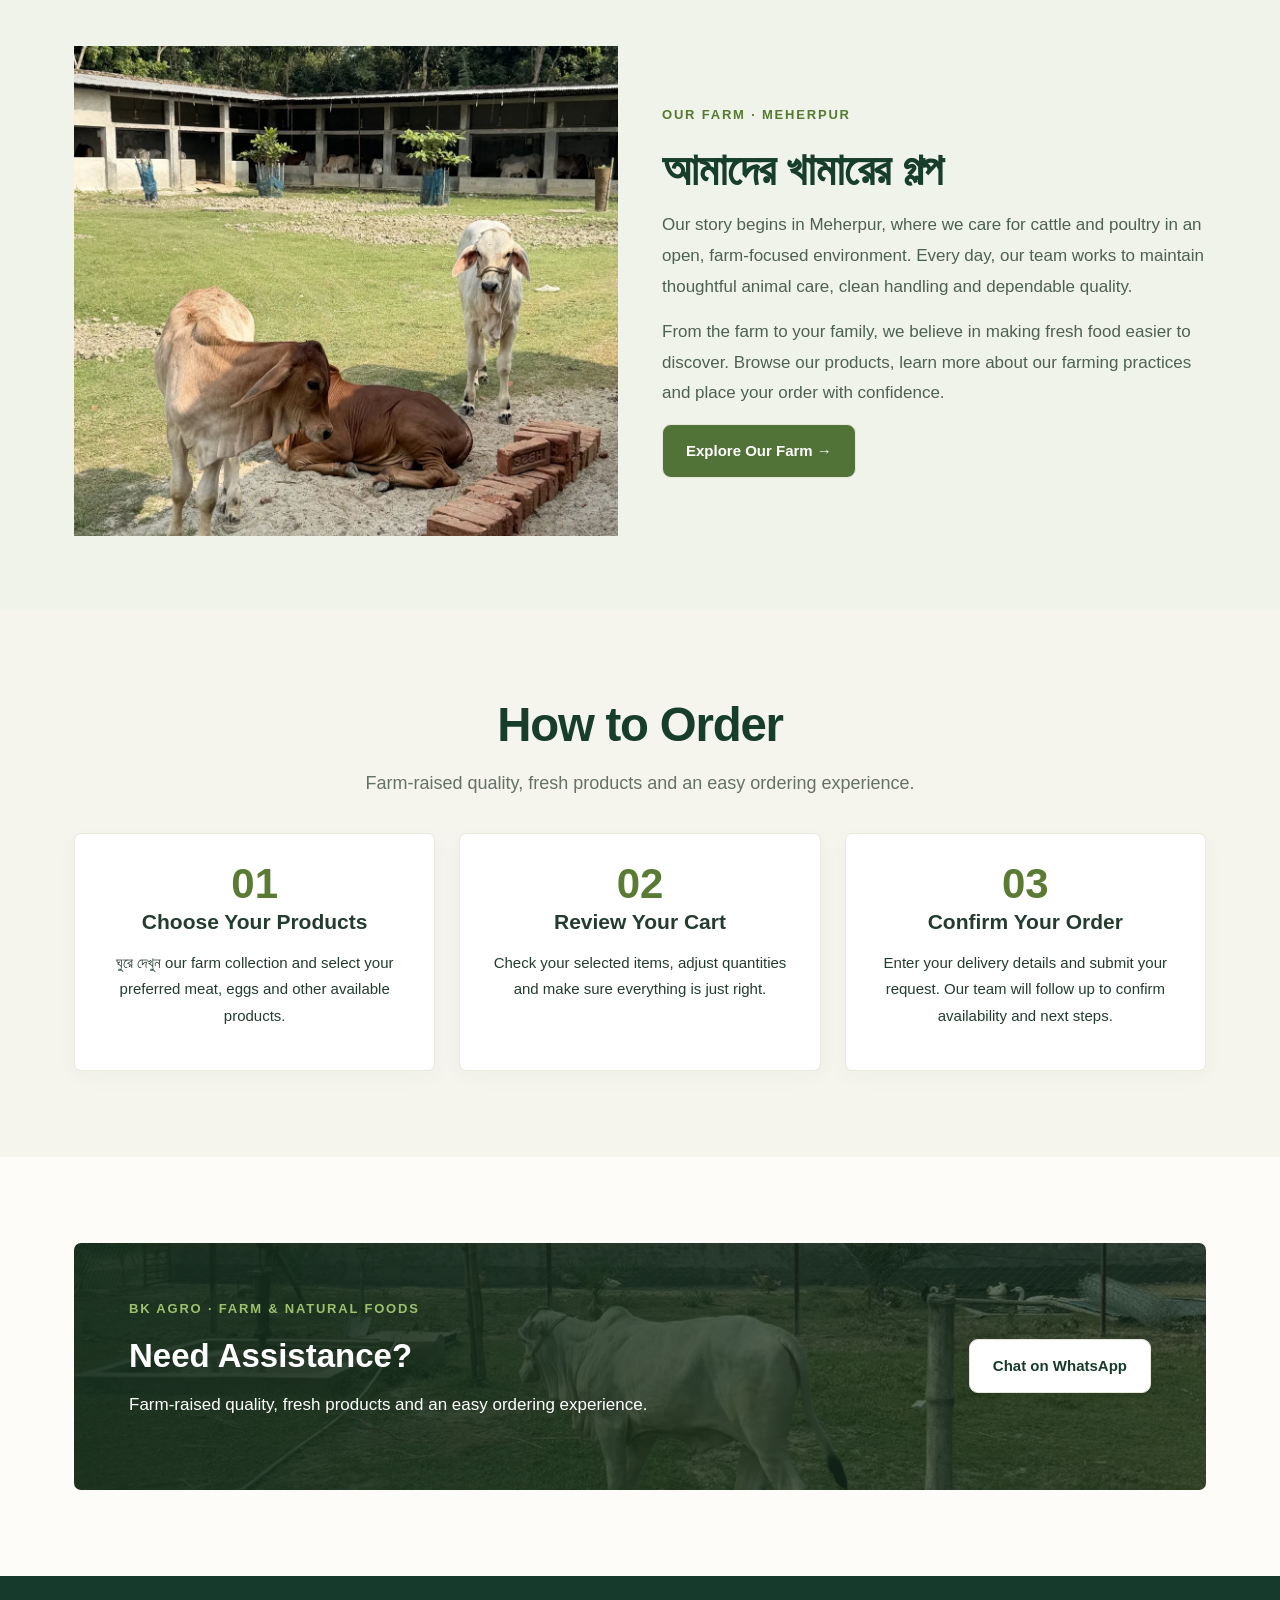
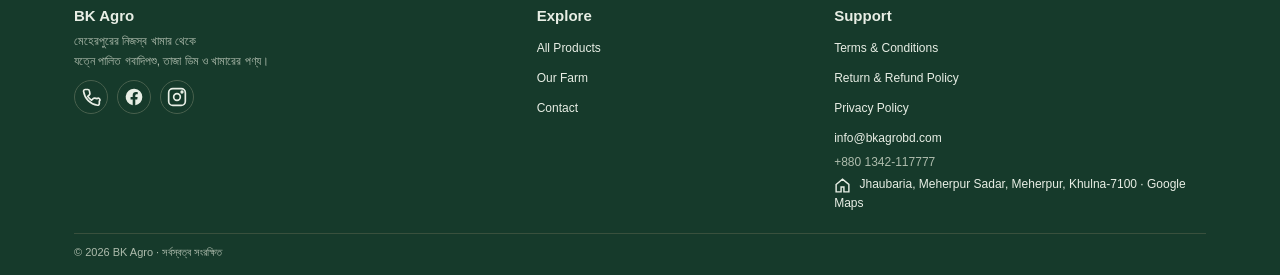
==== commit 0fc7df67: "Add files via upload" ====
--- a/index.html
+++ b/index.html
@@ -1,3 +1,3 @@
 <!DOCTYPE html>
 
-<html lang="en"><head><meta charset="utf-8"/><meta content="width=device-width,initial-scale=1" name="viewport"/><meta content="#667b2e" name="theme-color"/><link href="bk-agro-favicon.png" rel="icon"/><link href="assets/styles.css" rel="stylesheet"/><title>BK Agro</title><meta content="BK Agro, fresh farm products, eggs, meat and live cattle from Meherpur, Bangladesh." name="description"/></head><body><div id="header"></div><section class="hero"><div class="slide"><img alt="দেশি মুরগি" src="images/chicken-skin-off-v4.webp"/><div class="slidecopy"><div class="eyebrow">BK AGRO · FARM &amp; NATURAL FOODS</div><h1>Deshi Chicken</h1><p>Freshly sourced and carefully prepared at BK Agro.</p><a class="btn" href="#shop">Shop Now →</a></div></div><div class="slide"><img alt="গরুর মাংস" src="images/beef-curry-cut.webp"/><div class="slidecopy"><div class="eyebrow">FARM &amp; NATURAL FOODS</div><h1>Farm Fresh Beef</h1><p>Freshly sourced and carefully prepared at BK Agro.</p><a class="btn" href="#shop">Shop Now →</a></div></div><div class="slide"><img alt="ডিম" src="images/layer-eggs-custom.webp"/><div class="slidecopy"><div class="eyebrow">FRESH FROM THE FARM</div><h1>Fresh Eggs</h1><p>Freshly sourced and carefully prepared at BK Agro.</p><a class="btn" href="#shop">Shop Eggs →</a></div></div><div class="slide"><img alt="হাঁসের মাংস" src="images/duck-meat-custom.webp"/><div class="slidecopy"><div class="eyebrow">RAISED WITH CARE</div><h1>Deshi Duck</h1><p>Freshly sourced and carefully prepared at BK Agro.</p><a class="btn" href="#shop">Shop Duck →</a></div></div><div class="dots" id="dots"></div></section><div class="wrap"><div class="features"><span>Our Own Farm</span><span>Raised in Open Spaces</span><span>Carefully Collected &amp; Prepared</span><span>Direct Communication</span></div></div><section class="section" id="shop"><div class="wrap"><div class="sectionhead"><div class="eyebrow" style="color:var(--green)">OUR COLLECTION</div><h2>Fresh from the Farm</h2><p>Discover fresh farm products, thoughtfully prepared for your family. Explore our collection, choose what you love, and order with ease.</p></div><div class="filters"><button class="filter active" data-filter="all" type="button">All Items</button><button class="filter" data-filter="Eggs" type="button">Eggs</button><button class="filter" data-filter="Chicken" type="button">Chicken</button><button class="filter" data-filter="Duck &amp; Goose" type="button">Duck &amp; Goose</button><button class="filter" data-filter="Beef &amp; Buffalo" type="button">Beef &amp; Buffalo</button></div><div class="products" id="productgrid"></div></div></section><section class="section soft" id="live"><div class="wrap split"><div><div class="eyebrow" style="color:var(--green)">LIVE CATTLE</div><h2>Live Cattle</h2><p>Meet the cattle raised at our Meherpur farm. Explore our livestock and connect directly with our team to learn about availability, care and purchase enquiries.</p><a class="btn" href="https://wa.me/8801342117777?text=লাইভ%20গরু%20সম্পর্কে%20জানতে%20চাই" target="_blank">Enquire on WhatsApp</a></div><img alt="BK Agro খামারের গরু" src="images/brown-cattle.webp"/></div></section><section class="section farm-story-split" id="our-story"><div class="wrap farm-story-grid"><div aria-label="BK Agro farm and cattle in Meherpur" class="farm-story-photo" role="img"></div><div class="farm-story-copy"><div class="eyebrow">OUR FARM · MEHERPUR</div><h2>Our Farm Story</h2><p>Our story begins in Meherpur, where we care for cattle and poultry in an open, farm-focused environment. Every day, our team works to maintain thoughtful animal care, clean handling and dependable quality.</p><p>From the farm to your family, we believe in making fresh food easier to discover. Browse our products, learn more about our farming practices and place your order with confidence.</p><a class="btn outline" href="about.html">Explore Our Farm →</a></div></div></section><section class="section soft" id="how"><div class="wrap"><div class="sectionhead"><h2>How to Order</h2><p>Farm-raised quality, fresh products and an easy ordering experience.</p></div><div class="steps"><div class="step"><div class="stepnum">01</div><h3>Choose Your Products</h3><p>Explore our farm collection and select your preferred meat, eggs and other available products.</p></div><div class="step"><div class="stepnum">02</div><h3>Review Your Cart</h3><p>Check your selected items, adjust quantities and make sure everything is just right.</p></div><div class="step"><div class="stepnum">03</div><h3>Confirm Your Order</h3><p>Enter your delivery details and submit your request. Our team will follow up to confirm availability and next steps.</p></div></div></div></section><section class="section"><div class="wrap"><div class="banner"><div><div class="eyebrow">BK AGRO · FARM &amp; NATURAL FOODS</div><h2>Need Assistance?</h2><p>Farm-raised quality, fresh products and an easy ordering experience.</p></div><a class="btn outline" href="https://wa.me/8801342117777">Chat on WhatsApp</a></div></div></section><div id="footer"></div><script src="assets/site.js"></script><script src="assets/products.js"></script><script src="assets/app.js"></script></body></html>+<html lang="en"><head><meta charset="utf-8"/><meta content="width=device-width,initial-scale=1" name="viewport"/><meta content="#667b2e" name="theme-color"/><link href="bk-agro-favicon.png" rel="icon"/><link href="assets/styles.css" rel="stylesheet"/><title>BK Agro</title><meta content="BK Agro, fresh farm products, eggs, meat and live cattle from Meherpur, Bangladesh." name="description"/></head><body><div id="header"></div><section class="hero"><div class="slide"><img alt="দেশি মুরগি" src="images/chicken-skin-off-v4.webp"/><div class="slidecopy"><div class="eyebrow">BK AGRO · FARM &amp; NATURAL FOODS</div><h1>Deshi Chicken</h1><p>Freshly sourced and carefully prepared at BK Agro.</p><a class="btn" href="#shop">Shop Now →</a></div></div><div class="slide"><img alt="গরুর মাংস" src="images/beef-curry-cut.webp"/><div class="slidecopy"><div class="eyebrow">FARM &amp; NATURAL FOODS</div><h1>খামারের তাজা পণ্য Beef</h1><p>Freshly sourced and carefully prepared at BK Agro.</p><a class="btn" href="#shop">Shop Now →</a></div></div><div class="slide"><img alt="ডিম" src="images/layer-eggs-custom.webp"/><div class="slidecopy"><div class="eyebrow">FRESH FROM THE FARM</div><h1>Fresh Eggs</h1><p>Freshly sourced and carefully prepared at BK Agro.</p><a class="btn" href="#shop">Shop Eggs →</a></div></div><div class="slide"><img alt="হাঁসের মাংস" src="images/duck-meat-custom.webp"/><div class="slidecopy"><div class="eyebrow">RAISED WITH CARE</div><h1>Deshi Duck</h1><p>Freshly sourced and carefully prepared at BK Agro.</p><a class="btn" href="#shop">Shop Duck →</a></div></div><div class="dots" id="dots"></div></section><div class="wrap"><div class="features"><span>Our Own Farm</span><span>Raised in Open Spaces</span><span>Carefully Collected &amp; Prepared</span><span>Direct Communication</span></div></div><section class="section" id="shop"><div class="wrap"><div class="sectionhead"><div class="eyebrow" style="color:var(--green)">OUR COLLECTION</div><h2>Fresh from the Farm</h2><p>Discover fresh farm products, thoughtfully prepared for your family. ঘুরে দেখুন our collection, choose what you love, and order with ease.</p></div><div class="filters"><button class="filter active" data-filter="all" type="button">All Items</button><button class="filter" data-filter="Eggs" type="button">Eggs</button><button class="filter" data-filter="Birds" type="button">Birds</button><button class="filter" data-filter="Red Meat" type="button">Red Meat</button></div><div class="products" id="productgrid"></div></div></section><section class="section soft" id="live"><div class="wrap split"><div><div class="eyebrow" style="color:var(--green)">LIVE CATTLE</div><h2>Live Cattle</h2><p>Meet the cattle raised at our Meherpur farm. ঘুরে দেখুন our livestock and connect directly with our team to learn about availability, care and purchase enquiries.</p><a class="btn" href="live-cattle.html" target="_blank">Explore Live Cattle →</a></div><img alt="BK Agro খামারের গরু" src="images/brown-cattle.webp"/></div></section><section class="section farm-story-split" id="our-story"><div class="wrap farm-story-grid"><div aria-label="BK Agro farm and cattle in Meherpur" class="farm-story-photo" role="img"></div><div class="farm-story-copy"><div class="eyebrow">OUR FARM · MEHERPUR</div><h2>আমাদের খামারের গল্প</h2><p>Our story begins in Meherpur, where we care for cattle and poultry in an open, farm-focused environment. Every day, our team works to maintain thoughtful animal care, clean handling and dependable quality.</p><p>From the farm to your family, we believe in making fresh food easier to discover. Browse our products, learn more about our farming practices and place your order with confidence.</p><a class="btn outline" href="about.html">Explore Our Farm →</a></div></div></section><section class="section soft" id="how"><div class="wrap"><div class="sectionhead"><h2>How to Order</h2><p>Farm-raised quality, fresh products and an easy ordering experience.</p></div><div class="steps"><div class="step"><div class="stepnum">01</div><h3>Choose Your Products</h3><p>ঘুরে দেখুন our farm collection and select your preferred meat, eggs and other available products.</p></div><div class="step"><div class="stepnum">02</div><h3>Review Your Cart</h3><p>Check your selected items, adjust quantities and make sure everything is just right.</p></div><div class="step"><div class="stepnum">03</div><h3>Confirm Your Order</h3><p>Enter your delivery details and submit your request. Our team will follow up to confirm availability and next steps.</p></div></div></div></section><section class="section"><div class="wrap"><div class="banner"><div><div class="eyebrow">BK AGRO · FARM &amp; NATURAL FOODS</div><h2>Need Assistance?</h2><p>Farm-raised quality, fresh products and an easy ordering experience.</p></div><a class="btn outline" href="https://wa.me/8801342117777">Chat on WhatsApp</a></div></div></section><div id="footer"></div><script src="assets/site.js"></script><script src="assets/products.js"></script><script src="assets/app.js"></script></body></html>
--- a/assets/styles.css
+++ b/assets/styles.css
@@ -224,3 +224,64 @@
 .hero .slidecopy .btn{border-radius:3px!important}
 .footer{background:#163a2b!important}
 @media(max-width:760px){.filters{flex-wrap:nowrap!important;overflow-x:auto!important;gap:8px!important;padding-bottom:14px!important}.filters button.filter{white-space:nowrap!important;padding:10px 13px!important;font-size:12.5px!important}.product .body{padding:13px!important}.product h3{font-size:16px!important}.price-amount{font-size:27px!important}}
+
+/* Persistent WhatsApp support button; checkout remains email-first. */
+.bk-wa-float{position:fixed;right:22px;bottom:24px;z-index:10000;display:flex;align-items:center;gap:9px;padding:12px 17px;border-radius:100px;background:#25d366;color:#fff!important;text-decoration:none!important;box-shadow:0 8px 28px #123c2460;font-weight:800;font-size:14px;transition:transform .2s,background .2s,box-shadow .2s}
+.bk-wa-float:hover{transform:translateY(-3px);background:#168f46;box-shadow:0 12px 30px #123c2470}
+.bk-wa-float svg{flex:none}
+@media(max-width:600px){.bk-wa-float{right:14px;bottom:16px;padding:12px 14px}.bk-wa-float span{display:none}.bk-wa-float svg{width:29px;height:29px}}
+
+/* Icon-only circular WhatsApp floating button */
+.bk-wa-float{width:58px!important;height:58px!important;min-width:58px!important;min-height:58px!important;box-sizing:border-box!important;border-radius:50%!important;padding:0!important;display:flex!important;align-items:center!important;justify-content:center!important;gap:0!important}
+.bk-wa-float svg{width:30px!important;height:30px!important}
+.bk-wa-float span{display:none!important}
+@media(max-width:600px){.bk-wa-float{width:54px!important;height:54px!important;min-width:54px!important;min-height:54px!important}}
+
+.delivery-ticker{overflow:hidden;background:#173d2c;color:#fff;white-space:nowrap;padding:9px 0;font-size:12px;font-weight:750;letter-spacing:1px}.ticker-track{display:inline-block;padding-left:100%;animation:ticker 24s linear infinite}@keyframes ticker{to{transform:translateX(-100%)}}.product h3 a{color:inherit;text-decoration:none}.details-link{display:inline-block;margin:10px 0;color:#38683e;font-weight:700;text-decoration:none}.product .photo{display:block;overflow:hidden}.detail-wrap{padding-top:38px;padding-bottom:90px}.backlink{display:inline-block;margin-bottom:26px;color:#3d6042}.detail-grid{display:grid;grid-template-columns:1fr 1fr;gap:52px}.detail-main{width:100%;aspect-ratio:1/1;object-fit:contain;background:#fff;border:1px solid #e9e7df;border-radius:14px}.detail-thumbs{display:flex;gap:12px;margin-top:14px;flex-wrap:wrap}.detail-thumb{border:2px solid transparent;background:#fff;border-radius:8px;padding:4px;cursor:pointer}.detail-thumb.selected,.detail-thumb:hover{border-color:#4b7e49}.detail-thumb img{width:88px;height:78px;object-fit:contain}.detail-caption{font-size:12px;color:#777}.detail-copy h1{font-size:clamp(30px,3vw,48px);margin:10px 0}.detail-copy h2{font-size:22px;font-weight:500;color:#5a6559}.detail-price{font-size:34px;font-weight:800;color:#1b5132;margin:18px 0}.detail-price small{font-size:15px;font-weight:500}.detail-description{font-size:17px;line-height:1.9}.detail-shipping{background:#f2f6eb;padding:10px 14px;border-radius:8px;color:#355638;font-weight:650}.detail-buy{display:flex;align-items:center;flex-wrap:wrap;gap:12px;margin-top:24px}.detail-buy input{width:75px;padding:12px;border:1px solid #ddd}.detail-info{border-top:1px solid #e2e6dd;margin-top:30px;padding-top:16px}.field select{width:100%;min-height:46px;padding:10px;border:1px solid #d8dcd2;border-radius:6px;background:#fff}.filter{background:#fff!important;color:#24482e!important;border:1px solid #d7e2d5!important}.filter:hover,.filter.active{background:#e1efd9!important;color:#173d2c!important}@media(max-width:750px){.detail-grid{grid-template-columns:1fr;gap:24px}.detail-wrap{padding-top:22px}.detail-thumb img{width:68px;height:62px}}
+
+/* Premium product browsing */
+.bk-clean-card .body>p,.bk-clean-card .natural-badge,.bk-clean-card .tag,.bk-clean-card .product-note{display:none!important}
+.bk-clean-card{border:1px solid #e6e9df!important;box-shadow:0 9px 28px rgba(24,55,35,.05);transition:transform .2s,box-shadow .2s}
+.bk-clean-card:hover{transform:translateY(-4px);box-shadow:0 16px 38px rgba(24,55,35,.1)}
+.bk-clean-card .photo{background:#fff}.bk-clean-card .photo img{object-fit:contain!important}
+.bk-clean-card h3 a{text-decoration:none;color:#193e2d}.bk-clean-card .details-link{color:#356443}
+.premium-detail{align-items:start}.premium-detail .detail-main{border:1px solid #e4e8dc;border-radius:18px;box-shadow:0 18px 50px rgba(35,65,39,.06)}
+.premium-detail .detail-copy{padding:10px 0}.premium-detail .detail-copy h1{font-size:clamp(28px,3.5vw,46px);line-height:1.13;letter-spacing:-.02em}
+.detail-lead{font-size:16px;color:#5a665e;line-height:1.8}.detail-stepper{display:flex;align-items:center;border:1px solid #d4ddcf;border-radius:9px;overflow:hidden}
+.detail-stepper button{border:0;background:#f4f7f1;color:#204e32;font-size:22px;cursor:pointer;width:42px;height:46px}
+.detail-stepper input{border:0!important;width:54px!important;text-align:center;appearance:textfield}.detail-buy label{width:100%;font-weight:700;color:#254831}
+.detail-added{background:#e9f4e6;color:#25583a;border-radius:8px;padding:12px}.detail-added a{color:inherit;font-weight:800}
+.detail-mini{display:flex;gap:14px;flex-wrap:wrap;margin-top:24px;color:#506453;font-size:12px}
+.detail-long,.detail-related{margin-top:54px;border-top:1px solid #e4e8df;padding-top:38px}
+.detail-long{max-width:1000px}.detail-long h2,.detail-related h2{color:#1e422e;font-size:clamp(25px,3vw,34px)}
+.detail-long h2 span{font-size:18px;font-weight:500}.detail-long p{font-size:17px;line-height:2;color:#3f5145;max-width:900px}
+.related-grid{display:grid;grid-template-columns:repeat(4,minmax(0,1fr));gap:18px}.related-item{display:flex;flex-direction:column;gap:7px;text-decoration:none!important;color:#23432e;background:#fff;border:1px solid #e4e8de;border-radius:13px;padding:12px}
+.related-item:hover{box-shadow:0 10px 25px rgba(0,0,0,.07)}.related-item img{width:100%;aspect-ratio:1/1;object-fit:contain}.related-item strong{font-size:14px}.related-item span{font-size:12px;color:#6a7369}.related-item b{font-size:18px}
+@media(max-width:750px){.related-grid{grid-template-columns:repeat(2,minmax(0,1fr))}.detail-long,.detail-related{margin-top:36px;padding-top:24px}}
+
+.bk-ticker{background:#173c2a;color:#fff;overflow:hidden;white-space:nowrap;padding:9px 0;font-size:13px;font-weight:700}
+.bk-ticker-track{display:inline-flex;gap:55px;min-width:max-content;animation:bkTicker 32s linear infinite}
+.bk-ticker-track span:before{content:"✦";color:#d7bb72;margin-right:18px}
+@keyframes bkTicker{to{transform:translateX(-50%)}}
+@media(prefers-reduced-motion:reduce){.bk-ticker-track{animation:none;white-space:normal;flex-wrap:wrap}}
+.cattle-gallery{display:grid;grid-template-columns:repeat(3,1fr);gap:18px;margin:25px 0 35px}
+.cattle-gallery img{width:100%;height:250px;object-fit:cover;border-radius:12px}
+@media(max-width:700px){.cattle-gallery{grid-template-columns:1fr}.cattle-gallery img{height:230px}}
+
+/* Final verified header announcement: inserted by assets/app.js */
+.bk-delivery-ticker{display:block!important;position:relative;z-index:49;overflow:hidden!important;background:#173c2a!important;color:white!important;padding:9px 0!important;white-space:nowrap!important;visibility:visible!important;min-height:37px}
+.bk-delivery-inner{display:flex;width:max-content;gap:64px;animation:bkDeliveryScroll 34s linear infinite;will-change:transform}
+.bk-delivery-inner span{display:inline-block;font-weight:700;font-size:13px;letter-spacing:.1px;flex-shrink:0}.bk-delivery-inner span:before{content:'✦';margin-right:18px;color:#d7bb72}
+@keyframes bkDeliveryScroll{from{transform:translateX(0)}to{transform:translateX(-50%)}}
+.no-feed-badge{background:#e9f4dd;border:1px solid #b2d08c;color:#264b18;border-radius:9px;font-size:13px;font-weight:800;padding:11px 13px;margin:12px 0}
+@media(max-width:720px){.footer{padding:26px 0 12px!important}.footgrid{gap:12px!important}.footgrid h3{font-size:15px!important;margin-bottom:6px}.footgrid p,.footgrid a{font-size:11px!important;line-height:1.45!important;margin:2px 0!important}.footer .social a{width:32px!important;height:32px!important}.footer .social svg{width:16px;height:16px}.footer .bottom{margin-top:16px!important;font-size:10px!important;padding-top:10px!important}.bk-delivery-inner span{font-size:12px}.nav{min-height:60px!important}.brand img{height:52px!important;width:92px!important}}
+
+/* Requested refinement: slower announcement and compact green footer */
+.bk-delivery-inner{animation-duration:85s!important;gap:80px!important}
+.footer{padding:30px 0 12px!important}
+.footgrid{gap:22px!important;grid-template-columns:1.6fr 1fr 1.35fr!important}
+.footer h3{font-size:15px!important;margin-bottom:7px!important}
+.footer p,.footer a{font-size:12px!important;line-height:1.5!important;margin:2px 0!important}
+.footer .social{margin-top:8px!important}.footer .social a{width:34px!important;height:34px!important}
+.footer .bottom{margin-top:17px!important;padding-top:9px!important;font-size:11px!important}
+@media(max-width:720px){.footgrid{grid-template-columns:1fr 1fr!important;gap:15px 20px!important}.footgrid>div:first-child{grid-column:1/-1}.footer{padding:22px 0 10px!important}.footer h3{font-size:14px!important}.footer p,.footer a{font-size:11px!important}.footer .bottom{margin-top:12px!important}.bk-delivery-inner{animation-duration:85s!important}}
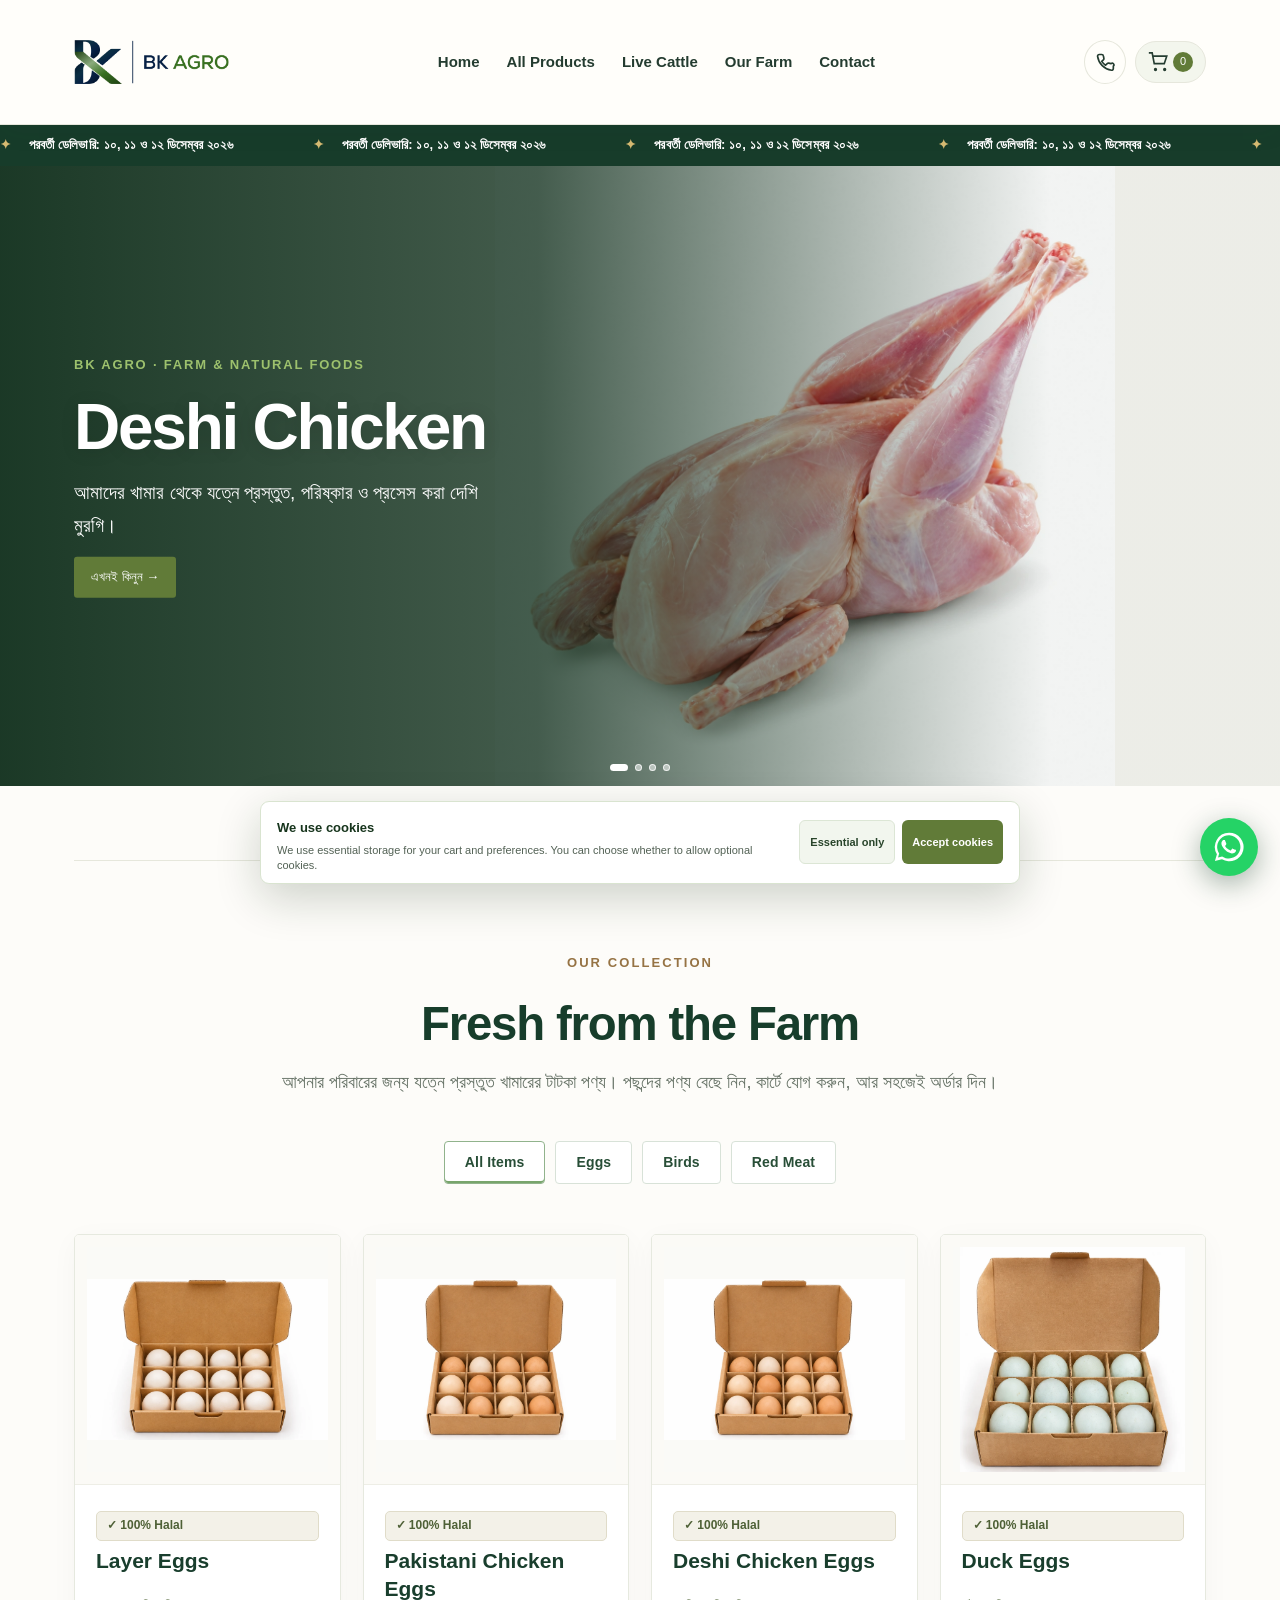
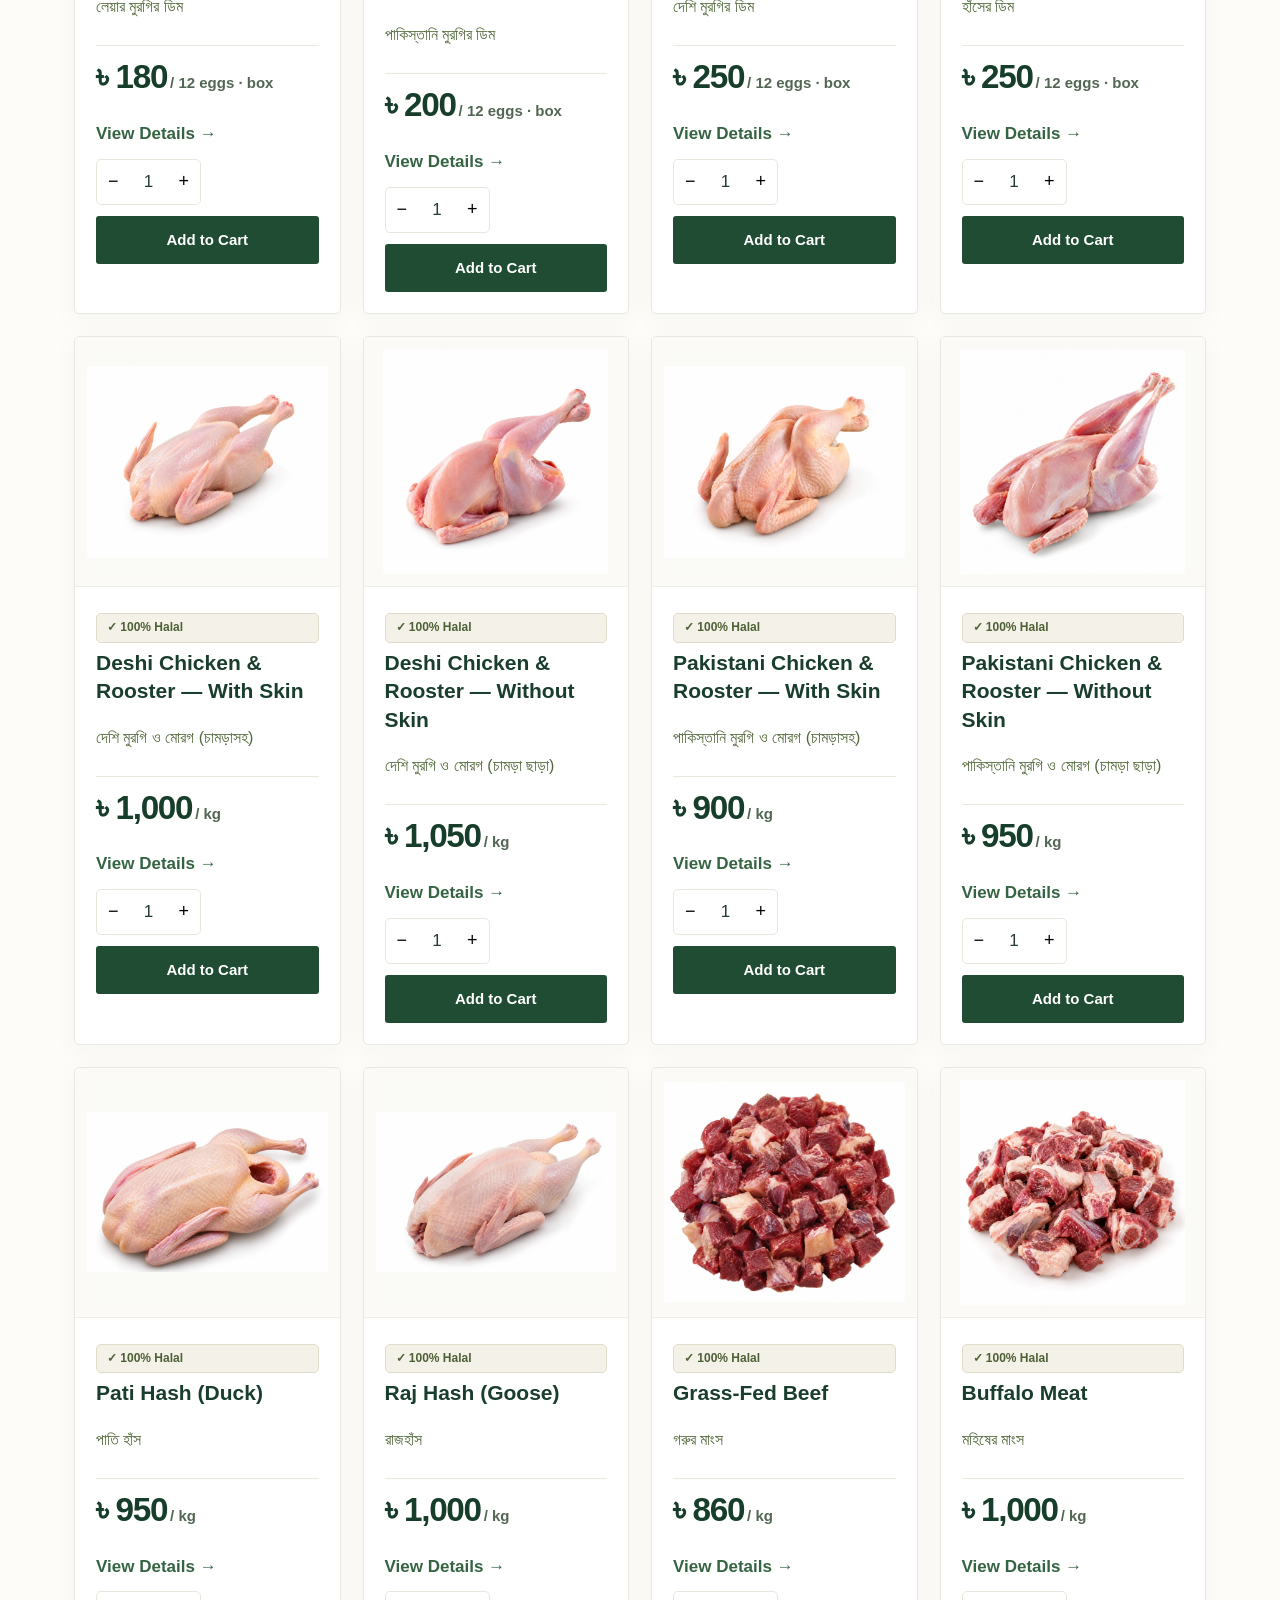
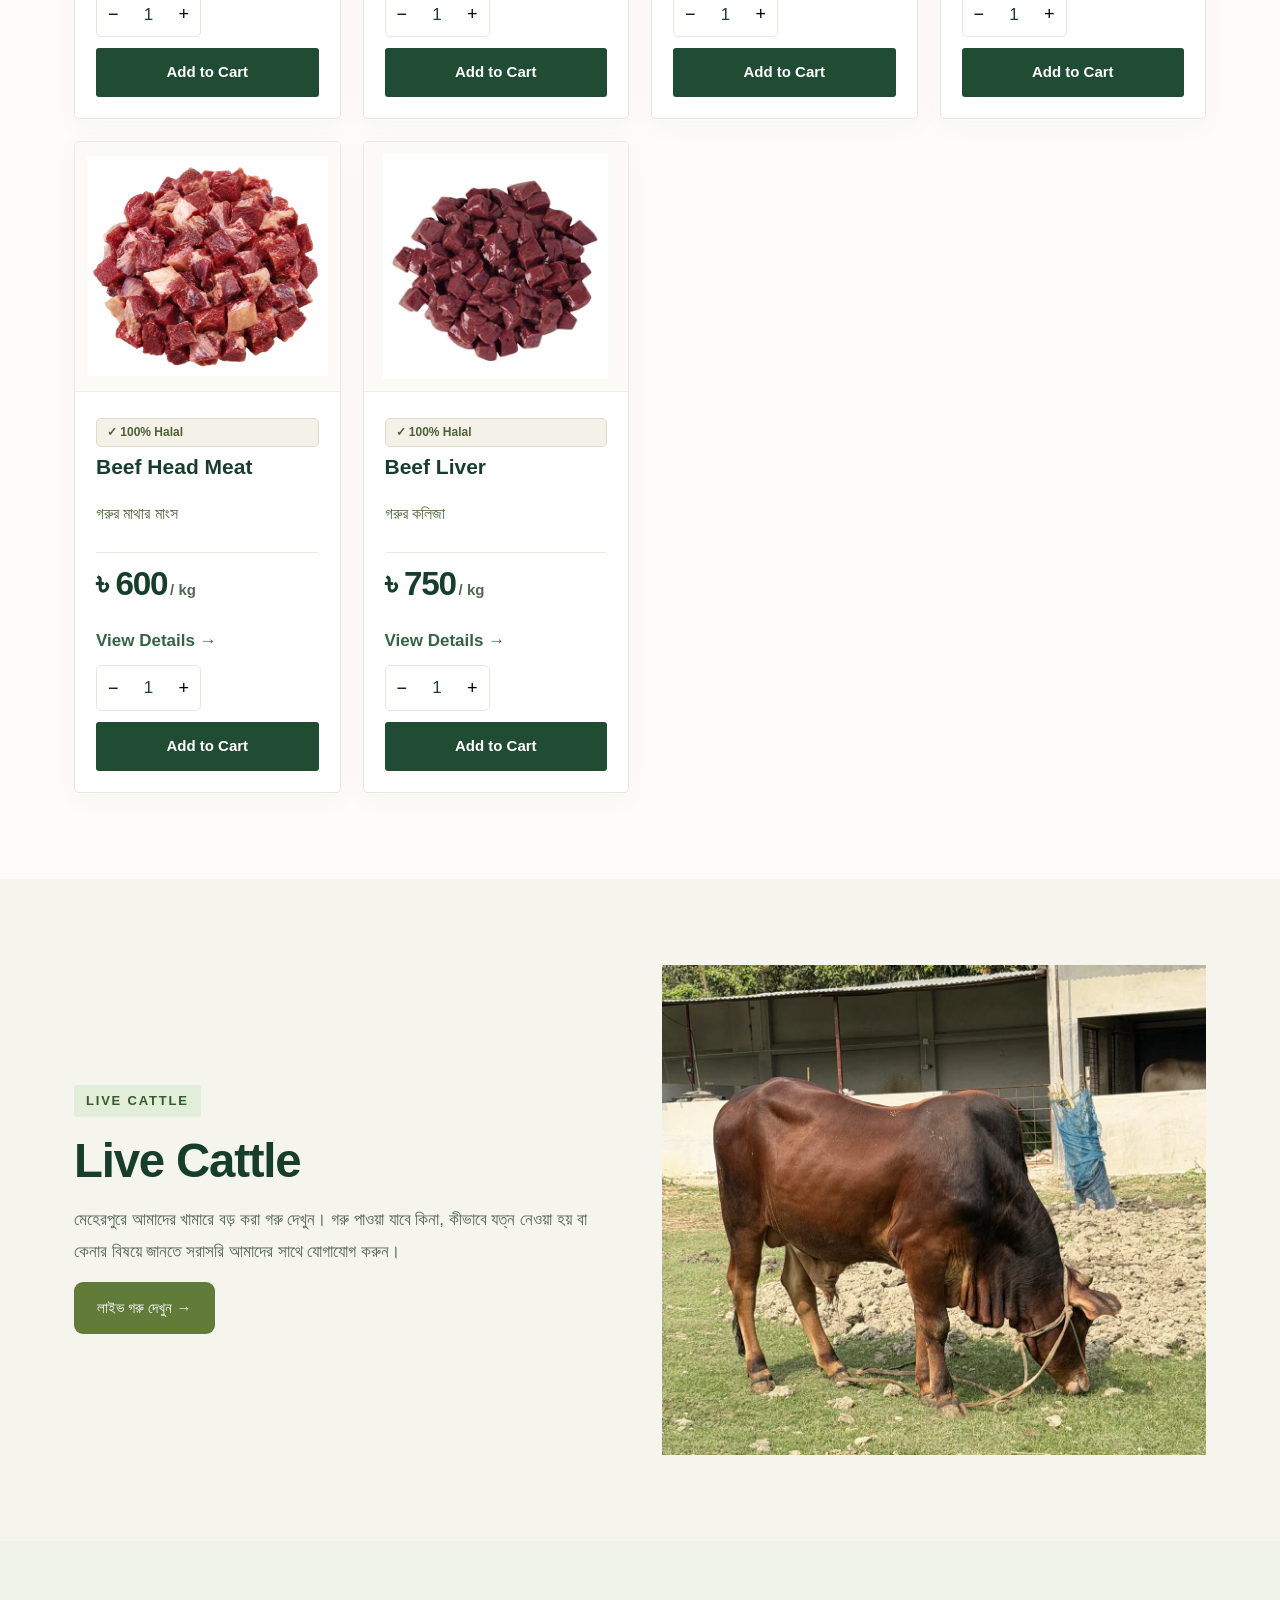
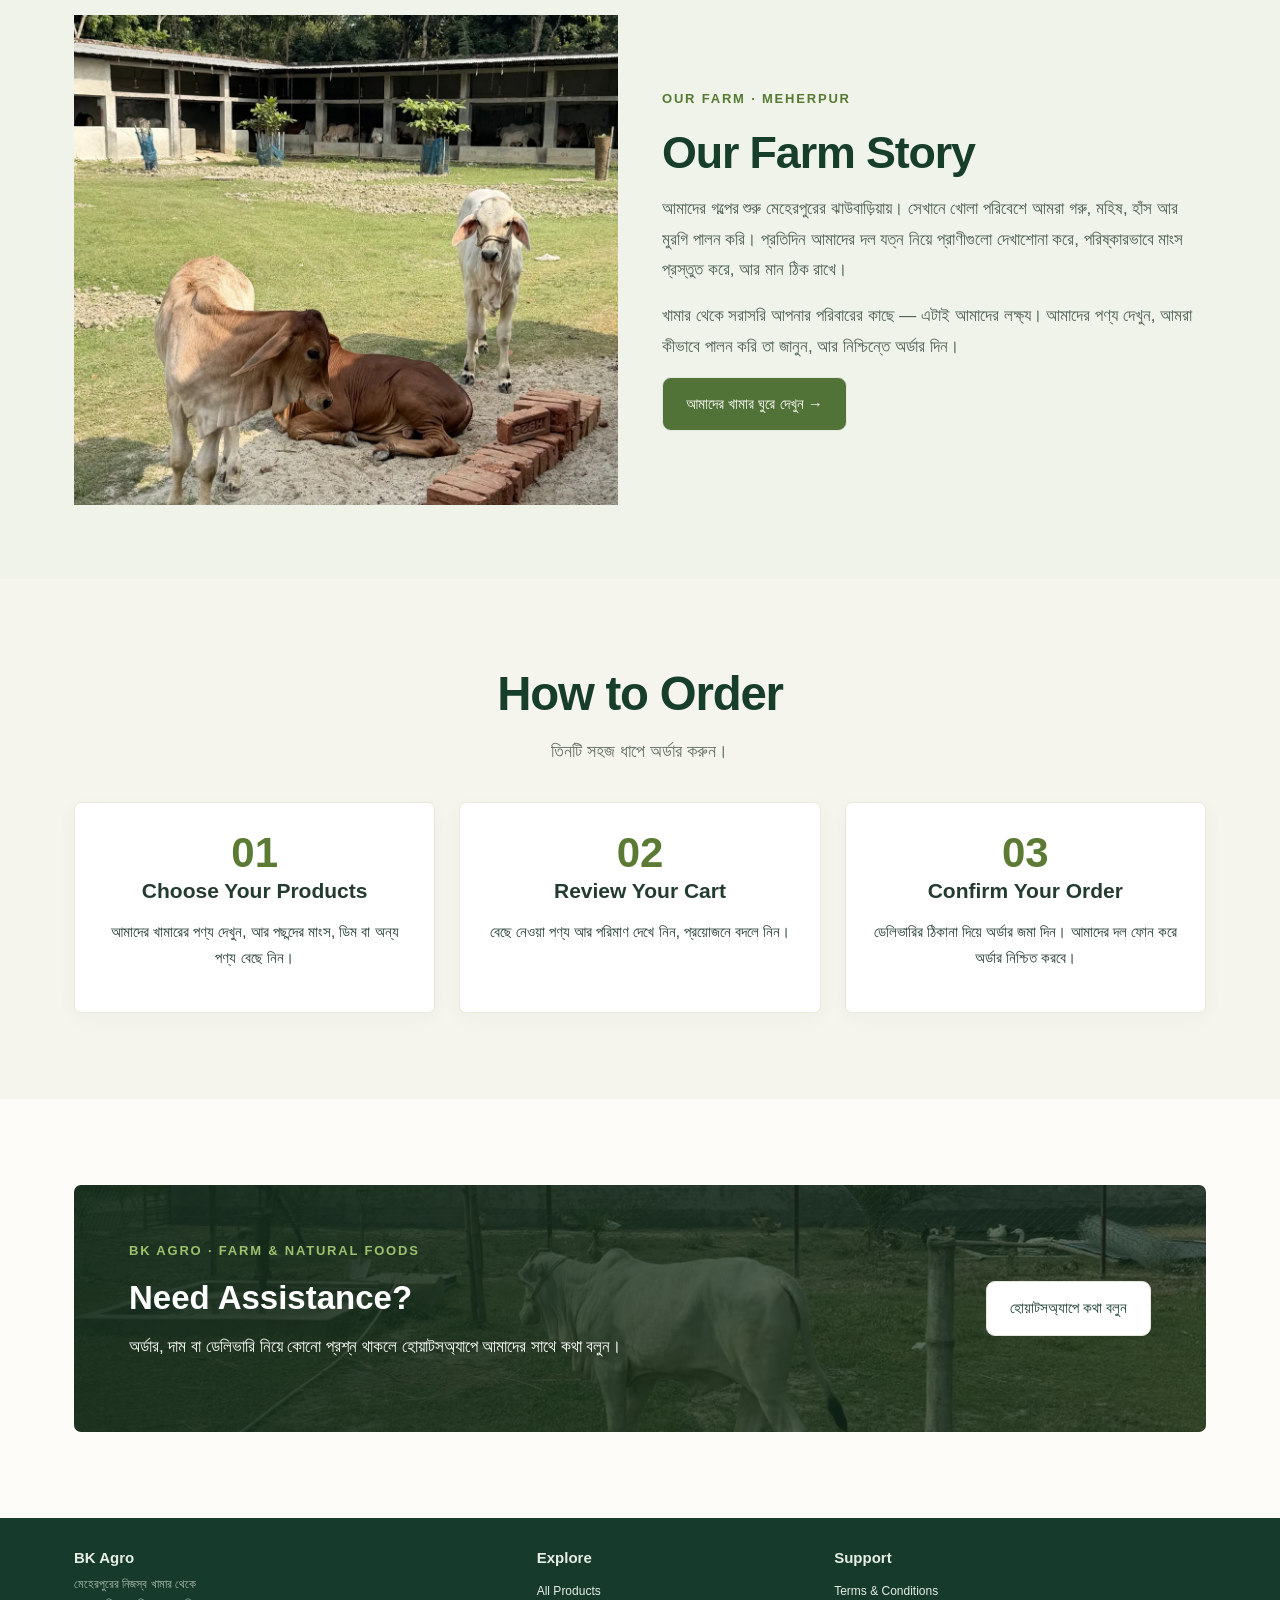
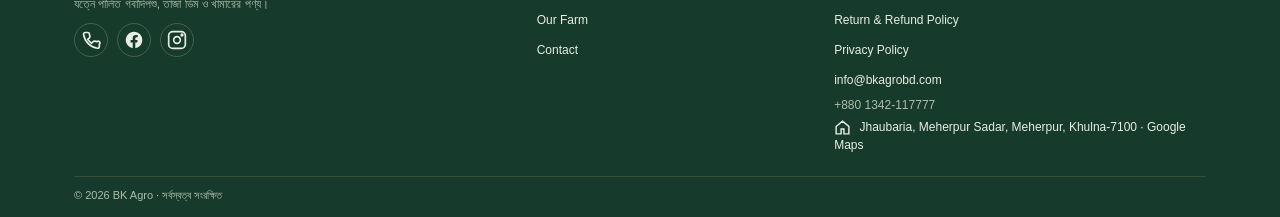
==== commit ae520e72: "Add files via upload" ====
--- a/index.html
+++ b/index.html
@@ -1,3 +1,3 @@
 <!DOCTYPE html>
 
-<html lang="en"><head><meta charset="utf-8"/><meta content="width=device-width,initial-scale=1" name="viewport"/><meta content="#667b2e" name="theme-color"/><link href="bk-agro-favicon.png" rel="icon"/><link href="assets/styles.css" rel="stylesheet"/><title>BK Agro</title><meta content="BK Agro, fresh farm products, eggs, meat and live cattle from Meherpur, Bangladesh." name="description"/></head><body><div id="header"></div><section class="hero"><div class="slide"><img alt="দেশি মুরগি" src="images/chicken-skin-off-v4.webp"/><div class="slidecopy"><div class="eyebrow">BK AGRO · FARM &amp; NATURAL FOODS</div><h1>Deshi Chicken</h1><p>Freshly sourced and carefully prepared at BK Agro.</p><a class="btn" href="#shop">Shop Now →</a></div></div><div class="slide"><img alt="গরুর মাংস" src="images/beef-curry-cut.webp"/><div class="slidecopy"><div class="eyebrow">FARM &amp; NATURAL FOODS</div><h1>খামারের তাজা পণ্য Beef</h1><p>Freshly sourced and carefully prepared at BK Agro.</p><a class="btn" href="#shop">Shop Now →</a></div></div><div class="slide"><img alt="ডিম" src="images/layer-eggs-custom.webp"/><div class="slidecopy"><div class="eyebrow">FRESH FROM THE FARM</div><h1>Fresh Eggs</h1><p>Freshly sourced and carefully prepared at BK Agro.</p><a class="btn" href="#shop">Shop Eggs →</a></div></div><div class="slide"><img alt="হাঁসের মাংস" src="images/duck-meat-custom.webp"/><div class="slidecopy"><div class="eyebrow">RAISED WITH CARE</div><h1>Deshi Duck</h1><p>Freshly sourced and carefully prepared at BK Agro.</p><a class="btn" href="#shop">Shop Duck →</a></div></div><div class="dots" id="dots"></div></section><div class="wrap"><div class="features"><span>Our Own Farm</span><span>Raised in Open Spaces</span><span>Carefully Collected &amp; Prepared</span><span>Direct Communication</span></div></div><section class="section" id="shop"><div class="wrap"><div class="sectionhead"><div class="eyebrow" style="color:var(--green)">OUR COLLECTION</div><h2>Fresh from the Farm</h2><p>Discover fresh farm products, thoughtfully prepared for your family. ঘুরে দেখুন our collection, choose what you love, and order with ease.</p></div><div class="filters"><button class="filter active" data-filter="all" type="button">All Items</button><button class="filter" data-filter="Eggs" type="button">Eggs</button><button class="filter" data-filter="Birds" type="button">Birds</button><button class="filter" data-filter="Red Meat" type="button">Red Meat</button></div><div class="products" id="productgrid"></div></div></section><section class="section soft" id="live"><div class="wrap split"><div><div class="eyebrow" style="color:var(--green)">LIVE CATTLE</div><h2>Live Cattle</h2><p>Meet the cattle raised at our Meherpur farm. ঘুরে দেখুন our livestock and connect directly with our team to learn about availability, care and purchase enquiries.</p><a class="btn" href="live-cattle.html" target="_blank">Explore Live Cattle →</a></div><img alt="BK Agro খামারের গরু" src="images/brown-cattle.webp"/></div></section><section class="section farm-story-split" id="our-story"><div class="wrap farm-story-grid"><div aria-label="BK Agro farm and cattle in Meherpur" class="farm-story-photo" role="img"></div><div class="farm-story-copy"><div class="eyebrow">OUR FARM · MEHERPUR</div><h2>আমাদের খামারের গল্প</h2><p>Our story begins in Meherpur, where we care for cattle and poultry in an open, farm-focused environment. Every day, our team works to maintain thoughtful animal care, clean handling and dependable quality.</p><p>From the farm to your family, we believe in making fresh food easier to discover. Browse our products, learn more about our farming practices and place your order with confidence.</p><a class="btn outline" href="about.html">Explore Our Farm →</a></div></div></section><section class="section soft" id="how"><div class="wrap"><div class="sectionhead"><h2>How to Order</h2><p>Farm-raised quality, fresh products and an easy ordering experience.</p></div><div class="steps"><div class="step"><div class="stepnum">01</div><h3>Choose Your Products</h3><p>ঘুরে দেখুন our farm collection and select your preferred meat, eggs and other available products.</p></div><div class="step"><div class="stepnum">02</div><h3>Review Your Cart</h3><p>Check your selected items, adjust quantities and make sure everything is just right.</p></div><div class="step"><div class="stepnum">03</div><h3>Confirm Your Order</h3><p>Enter your delivery details and submit your request. Our team will follow up to confirm availability and next steps.</p></div></div></div></section><section class="section"><div class="wrap"><div class="banner"><div><div class="eyebrow">BK AGRO · FARM &amp; NATURAL FOODS</div><h2>Need Assistance?</h2><p>Farm-raised quality, fresh products and an easy ordering experience.</p></div><a class="btn outline" href="https://wa.me/8801342117777">Chat on WhatsApp</a></div></div></section><div id="footer"></div><script src="assets/site.js"></script><script src="assets/products.js"></script><script src="assets/app.js"></script></body></html>+<html lang="en"><head><meta charset="utf-8"/><meta content="width=device-width,initial-scale=1" name="viewport"/><meta content="#667b2e" name="theme-color"/><link href="bk-agro-favicon.png" rel="icon"/><link href="assets/styles.css" rel="stylesheet"/><title>BK Agro</title><meta content="BK Agro, fresh farm products, eggs, meat and live cattle from Meherpur, Bangladesh." name="description"/></head><body><div id="header"></div><section class="hero"><div class="slide"><img alt="দেশি মুরগি" src="images/chicken-skin-off-v4.webp"/><div class="slidecopy"><div class="eyebrow">BK AGRO · FARM &amp; NATURAL FOODS</div><h1>Deshi Chicken</h1><p>আমাদের খামার থেকে যত্নে প্রস্তুত, পরিষ্কার ও প্রসেস করা দেশি মুরগি।</p><a class="btn" href="#shop">এখনই কিনুন →</a></div></div><div class="slide"><img alt="গরুর মাংস" src="images/beef-curry-cut.webp"/><div class="slidecopy"><div class="eyebrow">FARM &amp; NATURAL FOODS</div><h1>Farm Fresh Beef</h1><p>নিজেদের খামারে কাঁচা ঘাস খেয়ে বড় হওয়া গরুর টাটকা মাংস।</p><a class="btn" href="#shop">এখনই কিনুন →</a></div></div><div class="slide"><img alt="ডিম" src="images/layer-eggs-custom.webp"/><div class="slidecopy"><div class="eyebrow">FRESH FROM THE FARM</div><h1>Fresh Eggs</h1><p>খামার থেকে সংগ্রহ করা টাটকা ডিম, বাছাই করে বক্সে প্যাক করা।</p><a class="btn" href="#shop">ডিম দেখুন →</a></div></div><div class="slide"><img alt="হাঁসের মাংস" src="images/duck-meat-custom.webp"/><div class="slidecopy"><div class="eyebrow">RAISED WITH CARE</div><h1>Pati Hash &amp; Raj Hash</h1><p>ধান আর ধানের কুঁড়া খেয়ে বড় হওয়া পাতি হাঁস ও রাজহাঁস।</p><a class="btn" href="#shop">হাঁস দেখুন →</a></div></div><div class="dots" id="dots"></div></section><div class="wrap"><div class="features"><span>নিজেদের খামার</span><span>খোলা পরিবেশে পালন</span><span>যত্নে সংগ্রহ ও প্রস্তুত</span><span>সরাসরি যোগাযোগ</span></div></div><section class="section" id="shop"><div class="wrap"><div class="sectionhead"><div class="eyebrow" style="color:var(--green)">OUR COLLECTION</div><h2>Fresh from the Farm</h2><p>আপনার পরিবারের জন্য যত্নে প্রস্তুত খামারের টাটকা পণ্য। পছন্দের পণ্য বেছে নিন, কার্টে যোগ করুন, আর সহজেই অর্ডার দিন।</p></div><div class="filters"><button class="filter active" data-filter="all" type="button">All Items</button><button class="filter" data-filter="Eggs" type="button">Eggs</button><button class="filter" data-filter="Birds" type="button">Birds</button><button class="filter" data-filter="Red Meat" type="button">Red Meat</button></div><div class="products" id="productgrid"></div></div></section><section class="section soft" id="live"><div class="wrap split"><div><div class="eyebrow" style="color:var(--green)">LIVE CATTLE</div><h2>Live Cattle</h2><p>মেহেরপুরে আমাদের খামারে বড় করা গরু দেখুন। গরু পাওয়া যাবে কিনা, কীভাবে যত্ন নেওয়া হয় বা কেনার বিষয়ে জানতে সরাসরি আমাদের সাথে যোগাযোগ করুন।</p><a class="btn" href="live-cattle.html">লাইভ গরু দেখুন →</a></div><img alt="BK Agro খামারের গরু" src="images/brown-cattle.webp"/></div></section><section class="section farm-story-split" id="our-story"><div class="wrap farm-story-grid"><div aria-label="BK Agro farm and cattle in Meherpur" class="farm-story-photo" role="img"></div><div class="farm-story-copy"><div class="eyebrow">OUR FARM · MEHERPUR</div><h2>Our Farm Story</h2><p>আমাদের গল্পের শুরু মেহেরপুরের ঝাউবাড়িয়ায়। সেখানে খোলা পরিবেশে আমরা গরু, মহিষ, হাঁস আর মুরগি পালন করি। প্রতিদিন আমাদের দল যত্ন নিয়ে প্রাণীগুলো দেখাশোনা করে, পরিষ্কারভাবে মাংস প্রস্তুত করে, আর মান ঠিক রাখে।</p><p>খামার থেকে সরাসরি আপনার পরিবারের কাছে — এটাই আমাদের লক্ষ্য। আমাদের পণ্য দেখুন, আমরা কীভাবে পালন করি তা জানুন, আর নিশ্চিন্তে অর্ডার দিন।</p><a class="btn outline" href="about.html">আমাদের খামার ঘুরে দেখুন →</a></div></div></section><section class="section soft" id="how"><div class="wrap"><div class="sectionhead"><h2>How to Order</h2><p>তিনটি সহজ ধাপে অর্ডার করুন।</p></div><div class="steps"><div class="step"><div class="stepnum">01</div><h3>Choose Your Products</h3><p>আমাদের খামারের পণ্য দেখুন, আর পছন্দের মাংস, ডিম বা অন্য পণ্য বেছে নিন।</p></div><div class="step"><div class="stepnum">02</div><h3>Review Your Cart</h3><p>বেছে নেওয়া পণ্য আর পরিমাণ দেখে নিন, প্রয়োজনে বদলে নিন।</p></div><div class="step"><div class="stepnum">03</div><h3>Confirm Your Order</h3><p>ডেলিভারির ঠিকানা দিয়ে অর্ডার জমা দিন। আমাদের দল ফোন করে অর্ডার নিশ্চিত করবে।</p></div></div></div></section><section class="section"><div class="wrap"><div class="banner"><div><div class="eyebrow">BK AGRO · FARM &amp; NATURAL FOODS</div><h2>Need Assistance?</h2><p>অর্ডার, দাম বা ডেলিভারি নিয়ে কোনো প্রশ্ন থাকলে হোয়াটসঅ্যাপে আমাদের সাথে কথা বলুন।</p></div><a class="btn outline" href="https://wa.me/8801342117777">হোয়াটসঅ্যাপে কথা বলুন</a></div></div></section><div id="footer"></div><script src="assets/site.js"></script><script src="assets/products.js"></script><script src="assets/app.js"></script></body></html>
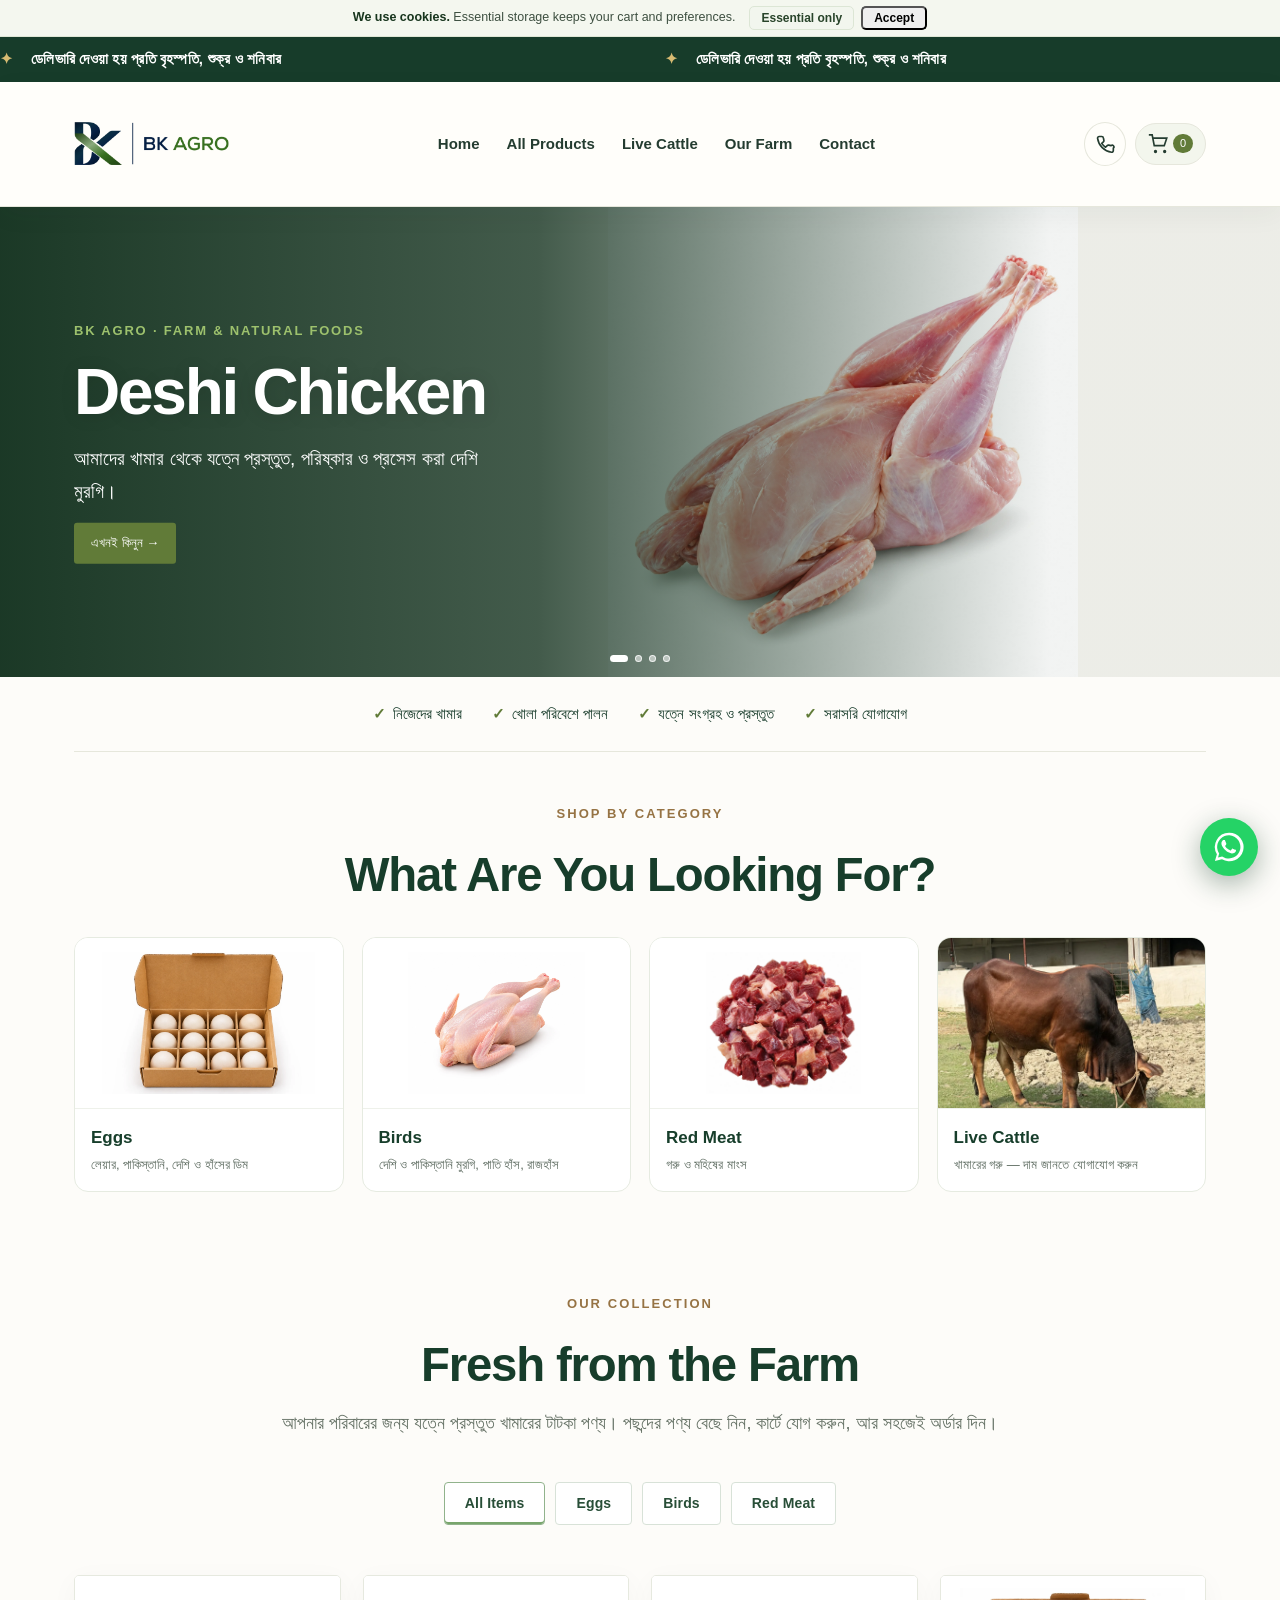
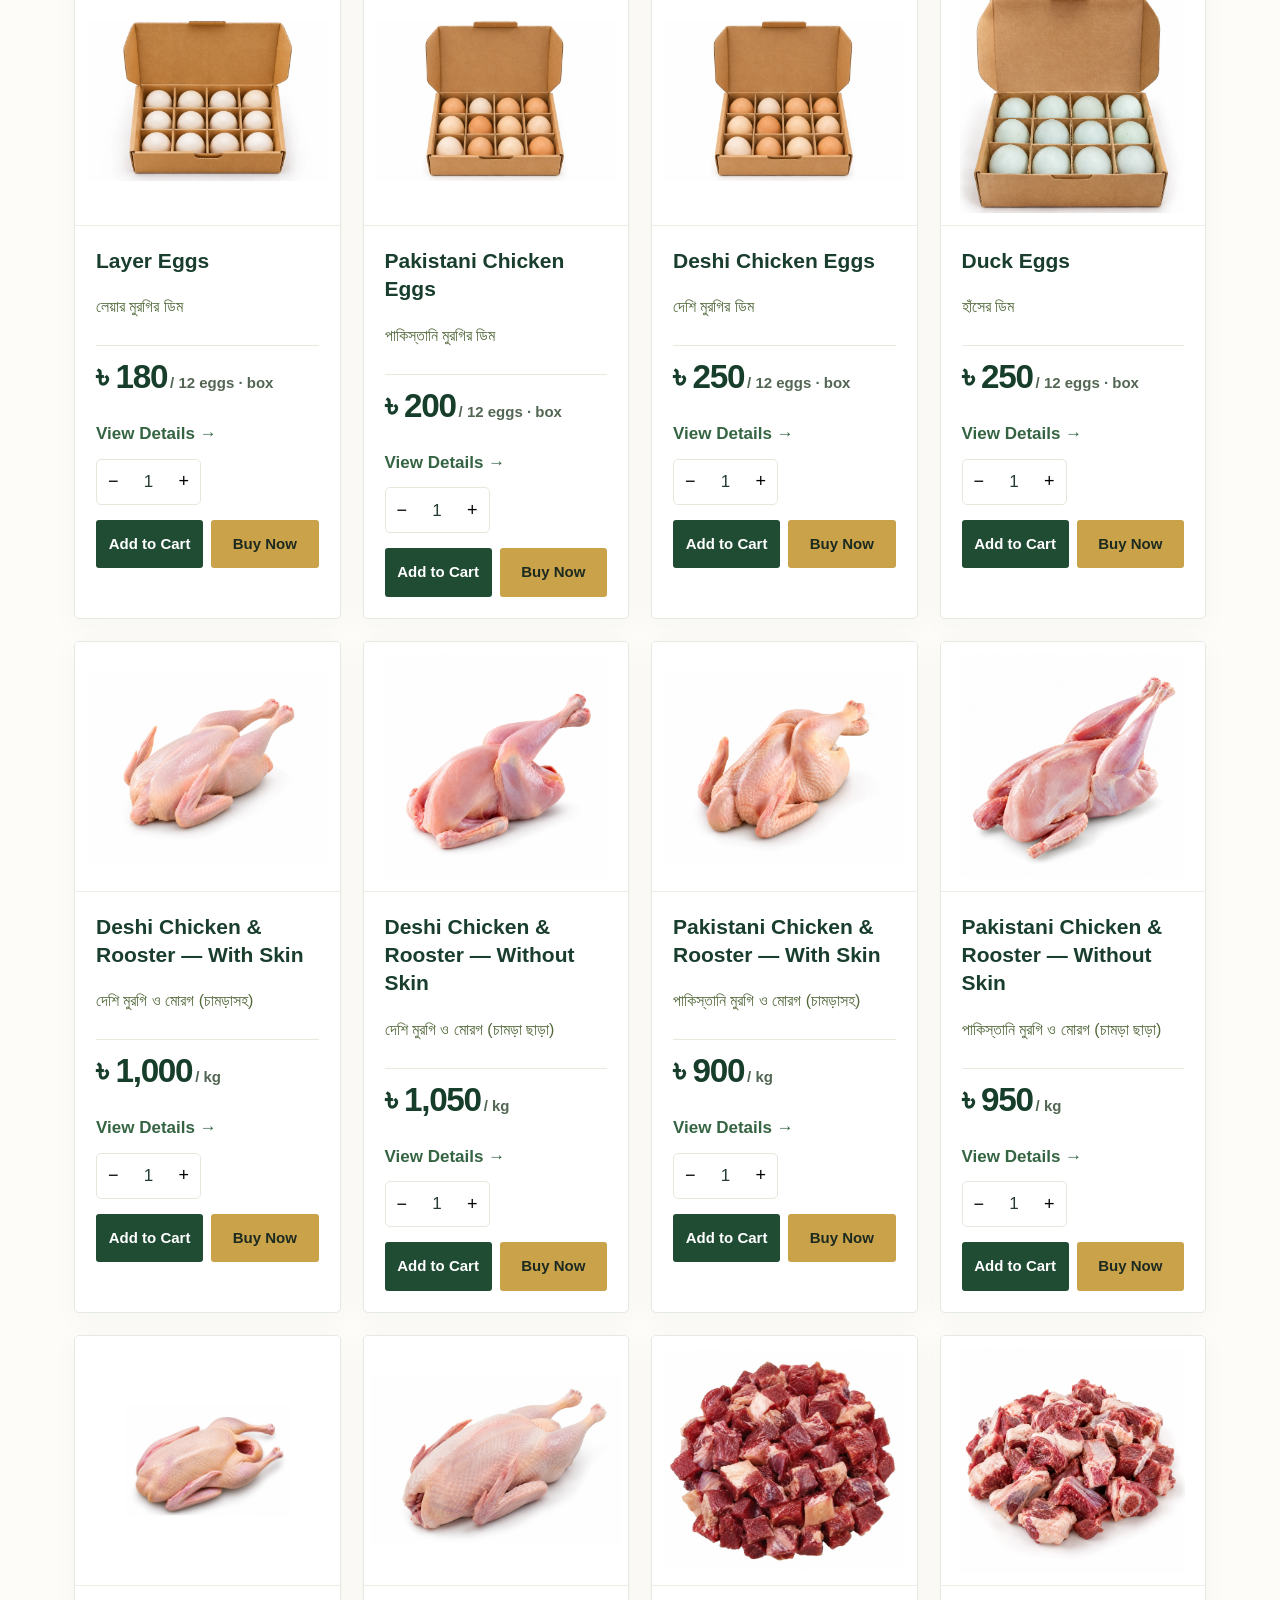
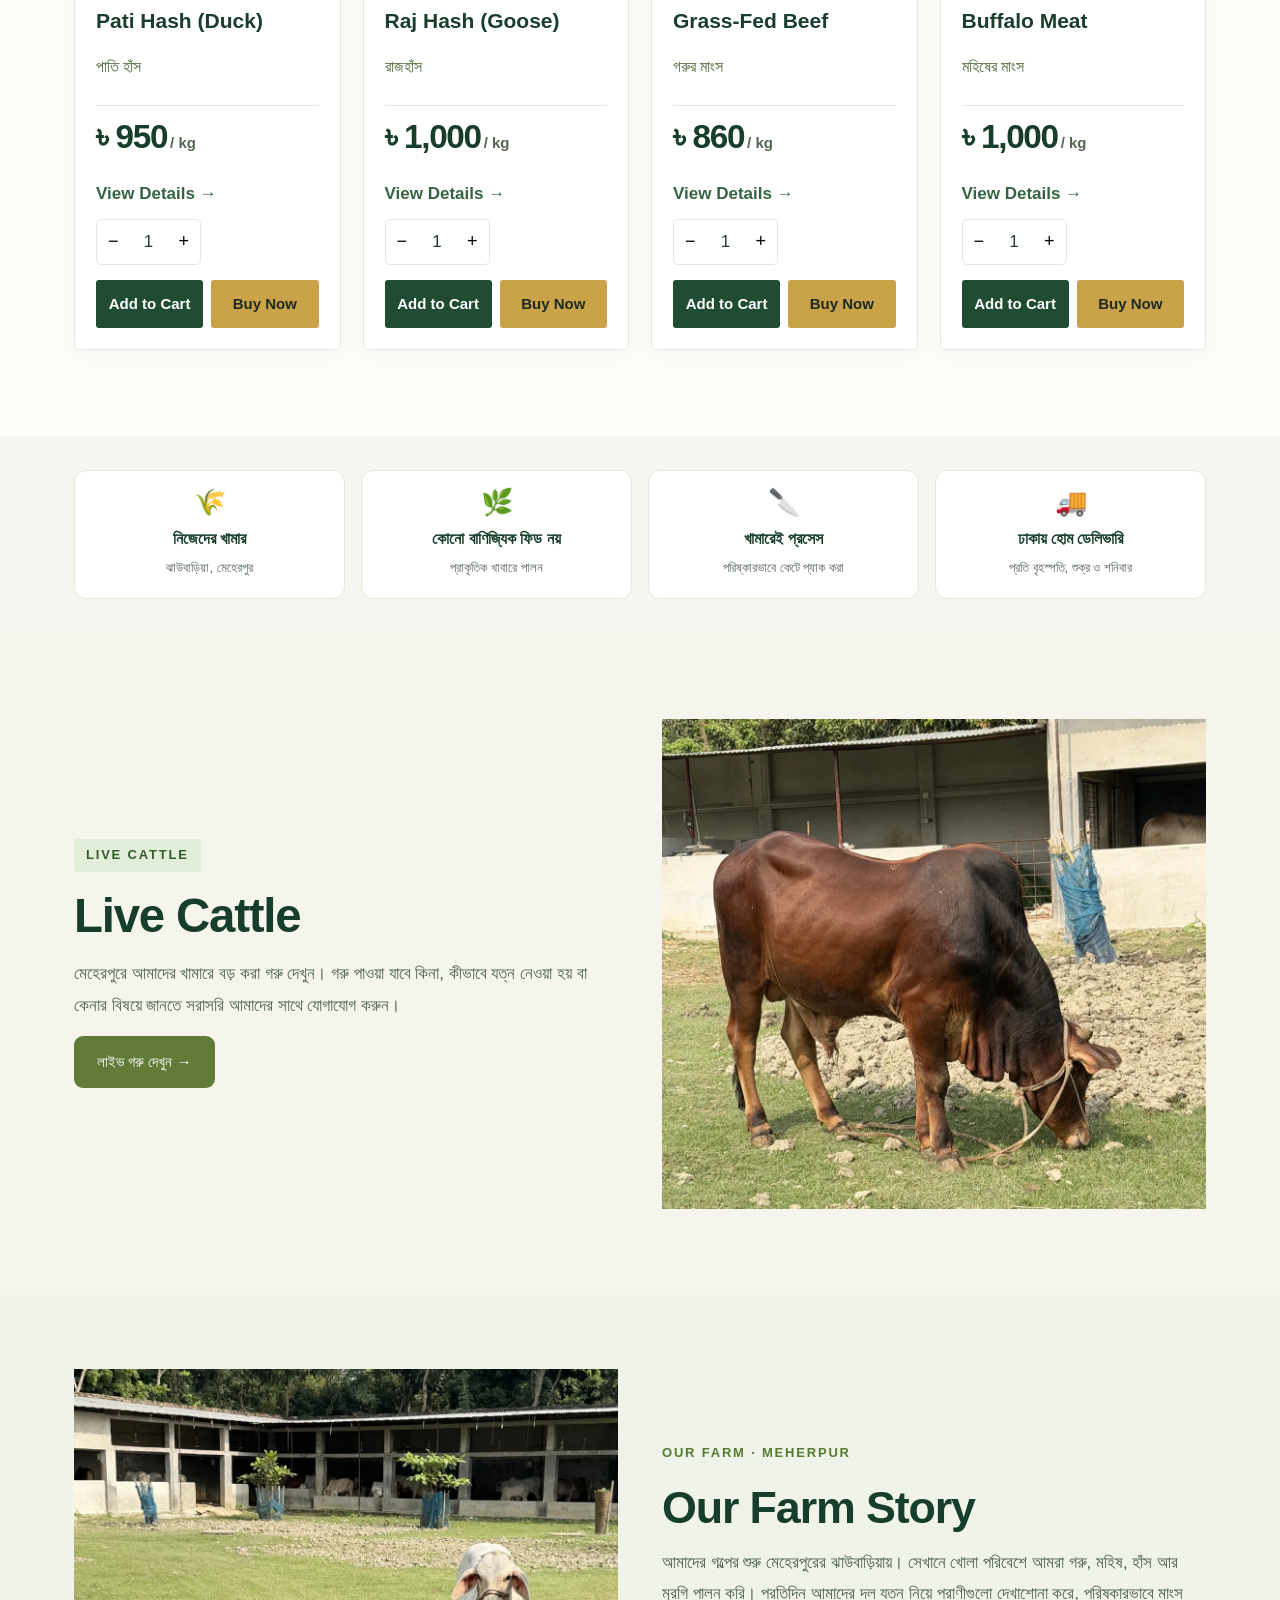
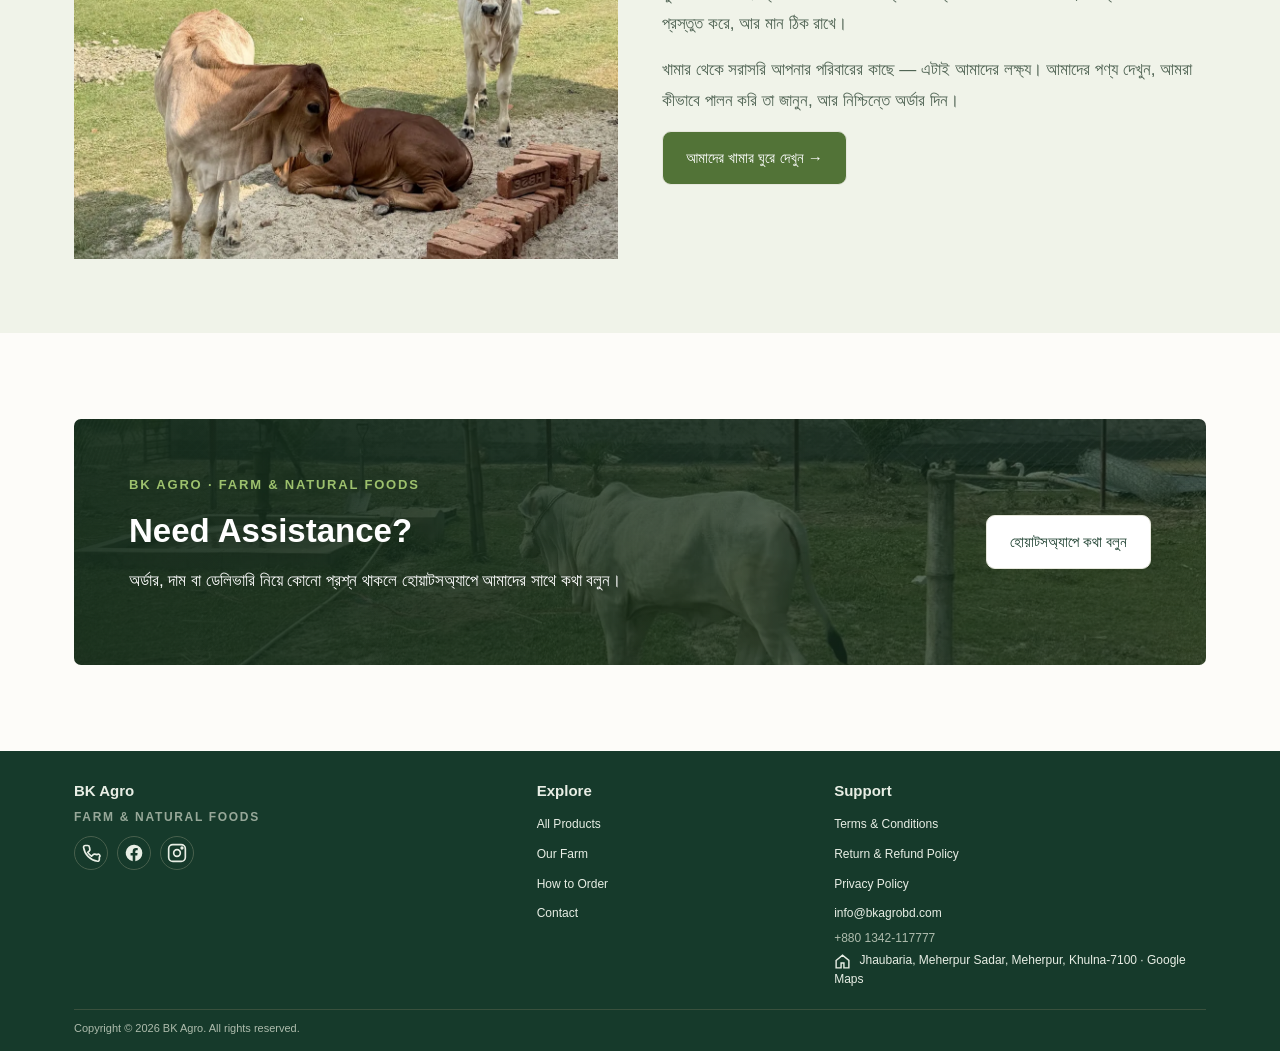
==== commit 8529bbb7: "Add files via upload" ====
--- a/index.html
+++ b/index.html
@@ -1,3 +1,3 @@
 <!DOCTYPE html>
 
-<html lang="en"><head><meta charset="utf-8"/><meta content="width=device-width,initial-scale=1" name="viewport"/><meta content="#667b2e" name="theme-color"/><link href="bk-agro-favicon.png" rel="icon"/><link href="assets/styles.css" rel="stylesheet"/><title>BK Agro</title><meta content="BK Agro, fresh farm products, eggs, meat and live cattle from Meherpur, Bangladesh." name="description"/></head><body><div id="header"></div><section class="hero"><div class="slide"><img alt="দেশি মুরগি" src="images/chicken-skin-off-v4.webp"/><div class="slidecopy"><div class="eyebrow">BK AGRO · FARM &amp; NATURAL FOODS</div><h1>Deshi Chicken</h1><p>আমাদের খামার থেকে যত্নে প্রস্তুত, পরিষ্কার ও প্রসেস করা দেশি মুরগি।</p><a class="btn" href="#shop">এখনই কিনুন →</a></div></div><div class="slide"><img alt="গরুর মাংস" src="images/beef-curry-cut.webp"/><div class="slidecopy"><div class="eyebrow">FARM &amp; NATURAL FOODS</div><h1>Farm Fresh Beef</h1><p>নিজেদের খামারে কাঁচা ঘাস খেয়ে বড় হওয়া গরুর টাটকা মাংস।</p><a class="btn" href="#shop">এখনই কিনুন →</a></div></div><div class="slide"><img alt="ডিম" src="images/layer-eggs-custom.webp"/><div class="slidecopy"><div class="eyebrow">FRESH FROM THE FARM</div><h1>Fresh Eggs</h1><p>খামার থেকে সংগ্রহ করা টাটকা ডিম, বাছাই করে বক্সে প্যাক করা।</p><a class="btn" href="#shop">ডিম দেখুন →</a></div></div><div class="slide"><img alt="হাঁসের মাংস" src="images/duck-meat-custom.webp"/><div class="slidecopy"><div class="eyebrow">RAISED WITH CARE</div><h1>Pati Hash &amp; Raj Hash</h1><p>ধান আর ধানের কুঁড়া খেয়ে বড় হওয়া পাতি হাঁস ও রাজহাঁস।</p><a class="btn" href="#shop">হাঁস দেখুন →</a></div></div><div class="dots" id="dots"></div></section><div class="wrap"><div class="features"><span>নিজেদের খামার</span><span>খোলা পরিবেশে পালন</span><span>যত্নে সংগ্রহ ও প্রস্তুত</span><span>সরাসরি যোগাযোগ</span></div></div><section class="section" id="shop"><div class="wrap"><div class="sectionhead"><div class="eyebrow" style="color:var(--green)">OUR COLLECTION</div><h2>Fresh from the Farm</h2><p>আপনার পরিবারের জন্য যত্নে প্রস্তুত খামারের টাটকা পণ্য। পছন্দের পণ্য বেছে নিন, কার্টে যোগ করুন, আর সহজেই অর্ডার দিন।</p></div><div class="filters"><button class="filter active" data-filter="all" type="button">All Items</button><button class="filter" data-filter="Eggs" type="button">Eggs</button><button class="filter" data-filter="Birds" type="button">Birds</button><button class="filter" data-filter="Red Meat" type="button">Red Meat</button></div><div class="products" id="productgrid"></div></div></section><section class="section soft" id="live"><div class="wrap split"><div><div class="eyebrow" style="color:var(--green)">LIVE CATTLE</div><h2>Live Cattle</h2><p>মেহেরপুরে আমাদের খামারে বড় করা গরু দেখুন। গরু পাওয়া যাবে কিনা, কীভাবে যত্ন নেওয়া হয় বা কেনার বিষয়ে জানতে সরাসরি আমাদের সাথে যোগাযোগ করুন।</p><a class="btn" href="live-cattle.html">লাইভ গরু দেখুন →</a></div><img alt="BK Agro খামারের গরু" src="images/brown-cattle.webp"/></div></section><section class="section farm-story-split" id="our-story"><div class="wrap farm-story-grid"><div aria-label="BK Agro farm and cattle in Meherpur" class="farm-story-photo" role="img"></div><div class="farm-story-copy"><div class="eyebrow">OUR FARM · MEHERPUR</div><h2>Our Farm Story</h2><p>আমাদের গল্পের শুরু মেহেরপুরের ঝাউবাড়িয়ায়। সেখানে খোলা পরিবেশে আমরা গরু, মহিষ, হাঁস আর মুরগি পালন করি। প্রতিদিন আমাদের দল যত্ন নিয়ে প্রাণীগুলো দেখাশোনা করে, পরিষ্কারভাবে মাংস প্রস্তুত করে, আর মান ঠিক রাখে।</p><p>খামার থেকে সরাসরি আপনার পরিবারের কাছে — এটাই আমাদের লক্ষ্য। আমাদের পণ্য দেখুন, আমরা কীভাবে পালন করি তা জানুন, আর নিশ্চিন্তে অর্ডার দিন।</p><a class="btn outline" href="about.html">আমাদের খামার ঘুরে দেখুন →</a></div></div></section><section class="section soft" id="how"><div class="wrap"><div class="sectionhead"><h2>How to Order</h2><p>তিনটি সহজ ধাপে অর্ডার করুন।</p></div><div class="steps"><div class="step"><div class="stepnum">01</div><h3>Choose Your Products</h3><p>আমাদের খামারের পণ্য দেখুন, আর পছন্দের মাংস, ডিম বা অন্য পণ্য বেছে নিন।</p></div><div class="step"><div class="stepnum">02</div><h3>Review Your Cart</h3><p>বেছে নেওয়া পণ্য আর পরিমাণ দেখে নিন, প্রয়োজনে বদলে নিন।</p></div><div class="step"><div class="stepnum">03</div><h3>Confirm Your Order</h3><p>ডেলিভারির ঠিকানা দিয়ে অর্ডার জমা দিন। আমাদের দল ফোন করে অর্ডার নিশ্চিত করবে।</p></div></div></div></section><section class="section"><div class="wrap"><div class="banner"><div><div class="eyebrow">BK AGRO · FARM &amp; NATURAL FOODS</div><h2>Need Assistance?</h2><p>অর্ডার, দাম বা ডেলিভারি নিয়ে কোনো প্রশ্ন থাকলে হোয়াটসঅ্যাপে আমাদের সাথে কথা বলুন।</p></div><a class="btn outline" href="https://wa.me/8801342117777">হোয়াটসঅ্যাপে কথা বলুন</a></div></div></section><div id="footer"></div><script src="assets/site.js"></script><script src="assets/products.js"></script><script src="assets/app.js"></script></body></html>+<html lang="en"><head><meta charset="utf-8"/><meta content="width=device-width,initial-scale=1" name="viewport"/><meta content="#667b2e" name="theme-color"/><link rel="icon" type="image/png" sizes="64x64" href="bk-agro-favicon.png"><link rel="icon" type="image/png" sizes="512x512" href="bk-agro-favicon-512.png"><link rel="apple-touch-icon" href="apple-touch-icon.png"><link href="assets/styles.css" rel="stylesheet"/><title>BK Agro</title><meta content="BK Agro, fresh farm products, eggs, meat and live cattle from Meherpur, Bangladesh." name="description"/></head><body><div id="header"></div><section class="hero"><div class="slide"><img alt="দেশি মুরগি" src="images/chicken-skin-off-v4.webp"/><div class="slidecopy"><div class="eyebrow">BK AGRO · FARM &amp; NATURAL FOODS</div><h1>Deshi Chicken</h1><p>আমাদের খামার থেকে যত্নে প্রস্তুত, পরিষ্কার ও প্রসেস করা দেশি মুরগি।</p><a class="btn" href="#shop">এখনই কিনুন →</a></div></div><div class="slide"><img alt="গরুর মাংস" src="images/beef-curry-cut.webp"/><div class="slidecopy"><div class="eyebrow">FARM &amp; NATURAL FOODS</div><h1>Farm Fresh Beef</h1><p>নিজেদের খামারে কাঁচা ঘাস খেয়ে বড় হওয়া গরুর টাটকা মাংস।</p><a class="btn" href="#shop">এখনই কিনুন →</a></div></div><div class="slide"><img alt="ডিম" src="images/layer-eggs-custom.webp"/><div class="slidecopy"><div class="eyebrow">FRESH FROM THE FARM</div><h1>Fresh Eggs</h1><p>খামার থেকে সংগ্রহ করা টাটকা ডিম, বাছাই করে বক্সে প্যাক করা।</p><a class="btn" href="#shop">ডিম দেখুন →</a></div></div><div class="slide"><img alt="হাঁসের মাংস" src="images/duck-meat-custom.webp"/><div class="slidecopy"><div class="eyebrow">RAISED WITH CARE</div><h1>Pati Hash &amp; Raj Hash</h1><p>ধান আর ধানের কুঁড়া খেয়ে বড় হওয়া পাতি হাঁস ও রাজহাঁস।</p><a class="btn" href="#shop">হাঁস দেখুন →</a></div></div><div class="dots" id="dots"></div></section><div class="wrap"><div class="features"><span>নিজেদের খামার</span><span>খোলা পরিবেশে পালন</span><span>যত্নে সংগ্রহ ও প্রস্তুত</span><span>সরাসরি যোগাযোগ</span></div></div><section class="section cat-section" id="categories"><div class="wrap"><div class="sectionhead"><div class="eyebrow" style="color:var(--green)">SHOP BY CATEGORY</div><h2>What Are You Looking For?</h2></div><div class="cat-grid"><a class="cat-tile" href="#shop" data-filter-link="Eggs"><img src="images/layer-eggs-12.webp" alt="ডিম" loading="lazy"><span><strong>Eggs</strong><small>লেয়ার, পাকিস্তানি, দেশি ও হাঁসের ডিম</small></span></a><a class="cat-tile" href="#shop" data-filter-link="Birds"><img src="images/deshi-with-skin.webp" alt="মুরগি ও হাঁস" loading="lazy"><span><strong>Birds</strong><small>দেশি ও পাকিস্তানি মুরগি, পাতি হাঁস, রাজহাঁস</small></span></a><a class="cat-tile" href="#shop" data-filter-link="Red Meat"><img src="images/beef-new.webp" alt="গরু ও মহিষের মাংস" loading="lazy"><span><strong>Red Meat</strong><small>গরু ও মহিষের মাংস</small></span></a><a class="cat-tile cat-photo" href="live-cattle.html"><img src="images/brown-cattle.webp" alt="লাইভ গরু" loading="lazy"><span><strong>Live Cattle</strong><small>খামারের গরু — দাম জানতে যোগাযোগ করুন</small></span></a></div></div></section><section class="section" id="shop"><div class="wrap"><div class="sectionhead"><div class="eyebrow" style="color:var(--green)">OUR COLLECTION</div><h2>Fresh from the Farm</h2><p>আপনার পরিবারের জন্য যত্নে প্রস্তুত খামারের টাটকা পণ্য। পছন্দের পণ্য বেছে নিন, কার্টে যোগ করুন, আর সহজেই অর্ডার দিন।</p></div><div class="filters"><button class="filter active" data-filter="all" type="button">All Items</button><button class="filter" data-filter="Eggs" type="button">Eggs</button><button class="filter" data-filter="Birds" type="button">Birds</button><button class="filter" data-filter="Red Meat" type="button">Red Meat</button></div><div class="products" id="productgrid"></div></div></section><section class="section trust-section"><div class="wrap"><div class="trust-grid"><div class="trust-item"><span class="trust-ic">🌾</span><strong>নিজেদের খামার</strong><small>ঝাউবাড়িয়া, মেহেরপুর</small></div><div class="trust-item"><span class="trust-ic">🌿</span><strong>কোনো বাণিজ্যিক ফিড নয়</strong><small>প্রাকৃতিক খাবারে পালন</small></div><div class="trust-item"><span class="trust-ic">🔪</span><strong>খামারেই প্রসেস</strong><small>পরিষ্কারভাবে কেটে প্যাক করা</small></div><div class="trust-item"><span class="trust-ic">🚚</span><strong>ঢাকায় হোম ডেলিভারি</strong><small>প্রতি বৃহস্পতি, শুক্র ও শনিবার</small></div></div></div></section><section class="section soft" id="live"><div class="wrap split"><div><div class="eyebrow" style="color:var(--green)">LIVE CATTLE</div><h2>Live Cattle</h2><p>মেহেরপুরে আমাদের খামারে বড় করা গরু দেখুন। গরু পাওয়া যাবে কিনা, কীভাবে যত্ন নেওয়া হয় বা কেনার বিষয়ে জানতে সরাসরি আমাদের সাথে যোগাযোগ করুন।</p><a class="btn" href="live-cattle.html">লাইভ গরু দেখুন →</a></div><img alt="BK Agro খামারের গরু" src="images/brown-cattle.webp"/></div></section><section class="section farm-story-split" id="our-story"><div class="wrap farm-story-grid"><div aria-label="BK Agro farm and cattle in Meherpur" class="farm-story-photo" role="img"></div><div class="farm-story-copy"><div class="eyebrow">OUR FARM · MEHERPUR</div><h2>Our Farm Story</h2><p>আমাদের গল্পের শুরু মেহেরপুরের ঝাউবাড়িয়ায়। সেখানে খোলা পরিবেশে আমরা গরু, মহিষ, হাঁস আর মুরগি পালন করি। প্রতিদিন আমাদের দল যত্ন নিয়ে প্রাণীগুলো দেখাশোনা করে, পরিষ্কারভাবে মাংস প্রস্তুত করে, আর মান ঠিক রাখে।</p><p>খামার থেকে সরাসরি আপনার পরিবারের কাছে — এটাই আমাদের লক্ষ্য। আমাদের পণ্য দেখুন, আমরা কীভাবে পালন করি তা জানুন, আর নিশ্চিন্তে অর্ডার দিন।</p><a class="btn outline" href="about.html">আমাদের খামার ঘুরে দেখুন →</a></div></div></section><section class="section"><div class="wrap"><div class="banner"><div><div class="eyebrow">BK AGRO · FARM &amp; NATURAL FOODS</div><h2>Need Assistance?</h2><p>অর্ডার, দাম বা ডেলিভারি নিয়ে কোনো প্রশ্ন থাকলে হোয়াটসঅ্যাপে আমাদের সাথে কথা বলুন।</p></div><a class="btn outline" href="https://wa.me/8801342117777">হোয়াটসঅ্যাপে কথা বলুন</a></div></div></section><div id="footer"></div><script src="assets/site.js"></script><script src="assets/products.js"></script><script src="assets/app.js"></script></body></html>
--- a/assets/styles.css
+++ b/assets/styles.css
@@ -285,3 +285,69 @@
 .footer .social{margin-top:8px!important}.footer .social a{width:34px!important;height:34px!important}
 .footer .bottom{margin-top:17px!important;padding-top:9px!important;font-size:11px!important}
 @media(max-width:720px){.footgrid{grid-template-columns:1fr 1fr!important;gap:15px 20px!important}.footgrid>div:first-child{grid-column:1/-1}.footer{padding:22px 0 10px!important}.footer h3{font-size:14px!important}.footer p,.footer a{font-size:11px!important}.footer .bottom{margin-top:12px!important}.bk-delivery-inner{animation-duration:85s!important}}
+
+/* ===== Round 1 feedback (Nov 2026) ===== */
+/* Cookie notice: thin one-line ribbon at the very top */
+.cookie-consent{position:relative!important;left:auto!important;bottom:auto!important;top:auto!important;transform:none!important;width:100%!important;max-width:none!important;margin:0!important;border:0!important;border-bottom:1px solid #dfe7d6!important;border-radius:0!important;box-shadow:none!important;background:#f4f7ef!important;padding:6px 16px!important;display:flex!important;flex-direction:row!important;align-items:center!important;justify-content:center!important;gap:14px!important;z-index:60!important;animation:none!important}
+.cookie-consent p{margin:0!important;font-size:12.5px!important;line-height:1.4!important;color:#3d4f40!important;white-space:nowrap;overflow:hidden;text-overflow:ellipsis}
+.cookie-consent strong{font-size:12.5px!important}
+.cookie-consent .cookie-buttons{display:flex;gap:8px;flex-shrink:0}
+.cookie-consent .cookie-buttons button{padding:4px 12px!important;font-size:12px!important;border-radius:5px!important;line-height:1.5}
+.cookie-hide{opacity:0;transition:.2s}
+@media(max-width:640px){.cookie-consent{gap:8px!important;padding:6px 10px!important}.cookie-consent p{white-space:normal;font-size:11.5px!important}}
+
+/* Delivery ticker: very top, larger text, fast, 2-3 repeats on a laptop */
+.bk-delivery-ticker{padding:9px 0!important;min-height:40px}
+.bk-delivery-inner{gap:30vw!important;animation:bkDeliveryScroll 16s linear infinite!important}
+.bk-delivery-inner span{font-size:15px!important;font-weight:700;letter-spacing:.2px}
+@media(max-width:640px){.bk-delivery-inner{gap:60vw!important;animation-duration:11s!important}.bk-delivery-inner span{font-size:14px!important}}
+@media(prefers-reduced-motion:reduce){.bk-delivery-inner{animation-duration:40s!important}}
+
+/* Product photos: one white tone so cut-out images look seamless */
+.product .photo,.product .photo img,.detail-main,.detail-thumb img,.related-item img,.cartrow img{background:#fff!important}
+.product .photo{border-bottom:1px solid #eef1ea}
+/* Raj Hash (goose) is 2-3x the size of Pati Hash (duck): show them in proportion */
+.product[data-id="pati-hash"] .photo img{transform:scale(.68)}
+.product[data-id="raj-hash"] .photo img{transform:scale(1.04)}
+.product[data-id="pati-hash"]:hover .photo img{transform:scale(.72)}
+.product[data-id="raj-hash"]:hover .photo img{transform:scale(1.08)}
+.premium-detail[data-id="pati-hash"] .detail-main{transform:scale(.72)}
+
+/* Add to Cart + Buy Now */
+.card-buttons{display:grid;grid-template-columns:1fr 1fr;gap:8px;margin-top:4px}
+.product .card-buttons .btn{width:100%!important}
+.product .btn.buy-now,.btn.buy-now{background:#c9a24a!important;border-color:#c9a24a!important;color:#1d2a20!important}
+.product .btn.buy-now:hover,.btn.buy-now:hover{background:#b48f3c!important;border-color:#b48f3c!important}
+.detail-buy .btn.buy-now{margin-left:0}
+
+/* Footer tagline + optional labels */
+.foot-tagline{letter-spacing:.14em;text-transform:uppercase;font-size:12px;font-weight:700;opacity:.85}
+.field label .optional{font-weight:400;opacity:.65;font-size:.9em}
+.cookie-consent .cookie-buttons button{min-height:0!important;height:auto!important;padding:3px 11px!important;box-shadow:none!important}
+@media(max-width:640px){.cookie-consent .cookie-more{display:none}.cookie-consent p{white-space:nowrap!important}}
+
+/* ===== UI refresh (Organic India-style standard shop layout) ===== */
+/* Shorter hero so products appear sooner */
+.hero{height:420px!important}
+.slide{min-height:420px!important}
+@media(max-width:760px){.hero{height:auto!important}.slide{min-height:360px!important}}
+/* Shop by category */
+.cat-section{padding-top:46px!important;padding-bottom:10px!important}
+.cat-grid{display:grid;grid-template-columns:repeat(4,1fr);gap:18px}
+.cat-tile{display:flex;flex-direction:column;background:#fff;border:1px solid #e6ebe1;border-radius:14px;overflow:hidden;text-decoration:none;color:inherit;transition:transform .2s,box-shadow .2s}
+.cat-tile:hover{transform:translateY(-3px);box-shadow:0 12px 28px #1c3a2a18}
+.cat-tile img{width:100%;height:170px;object-fit:contain;background:#fff;padding:14px}
+.cat-tile.cat-photo img{object-fit:cover;padding:0}
+.cat-tile span{display:flex;flex-direction:column;gap:3px;padding:14px 16px 16px;border-top:1px solid #eef1ea}
+.cat-tile strong{font-size:17px;color:#173e2b}
+.cat-tile small{font-size:13px;color:#5d6b60;line-height:1.45}
+@media(max-width:900px){.cat-grid{grid-template-columns:repeat(2,1fr);gap:12px}.cat-tile img{height:120px}}
+/* Trust strip */
+.trust-section{padding:34px 0!important;background:#f4f7ef}
+.trust-grid{display:grid;grid-template-columns:repeat(4,1fr);gap:16px}
+.trust-item{display:flex;flex-direction:column;align-items:center;text-align:center;gap:4px;padding:18px 12px;background:#fff;border:1px solid #e3eadb;border-radius:12px}
+.trust-ic{font-size:26px;line-height:1;margin-bottom:6px}
+.trust-item strong{font-size:16px;color:#173e2b}
+.trust-item small{font-size:13px;color:#5d6b60}
+@media(max-width:900px){.trust-grid{grid-template-columns:repeat(2,1fr);gap:10px}}
+@media(max-width:480px){.card-buttons{grid-template-columns:1fr}.product .card-buttons .btn{padding:9px 4px!important}}
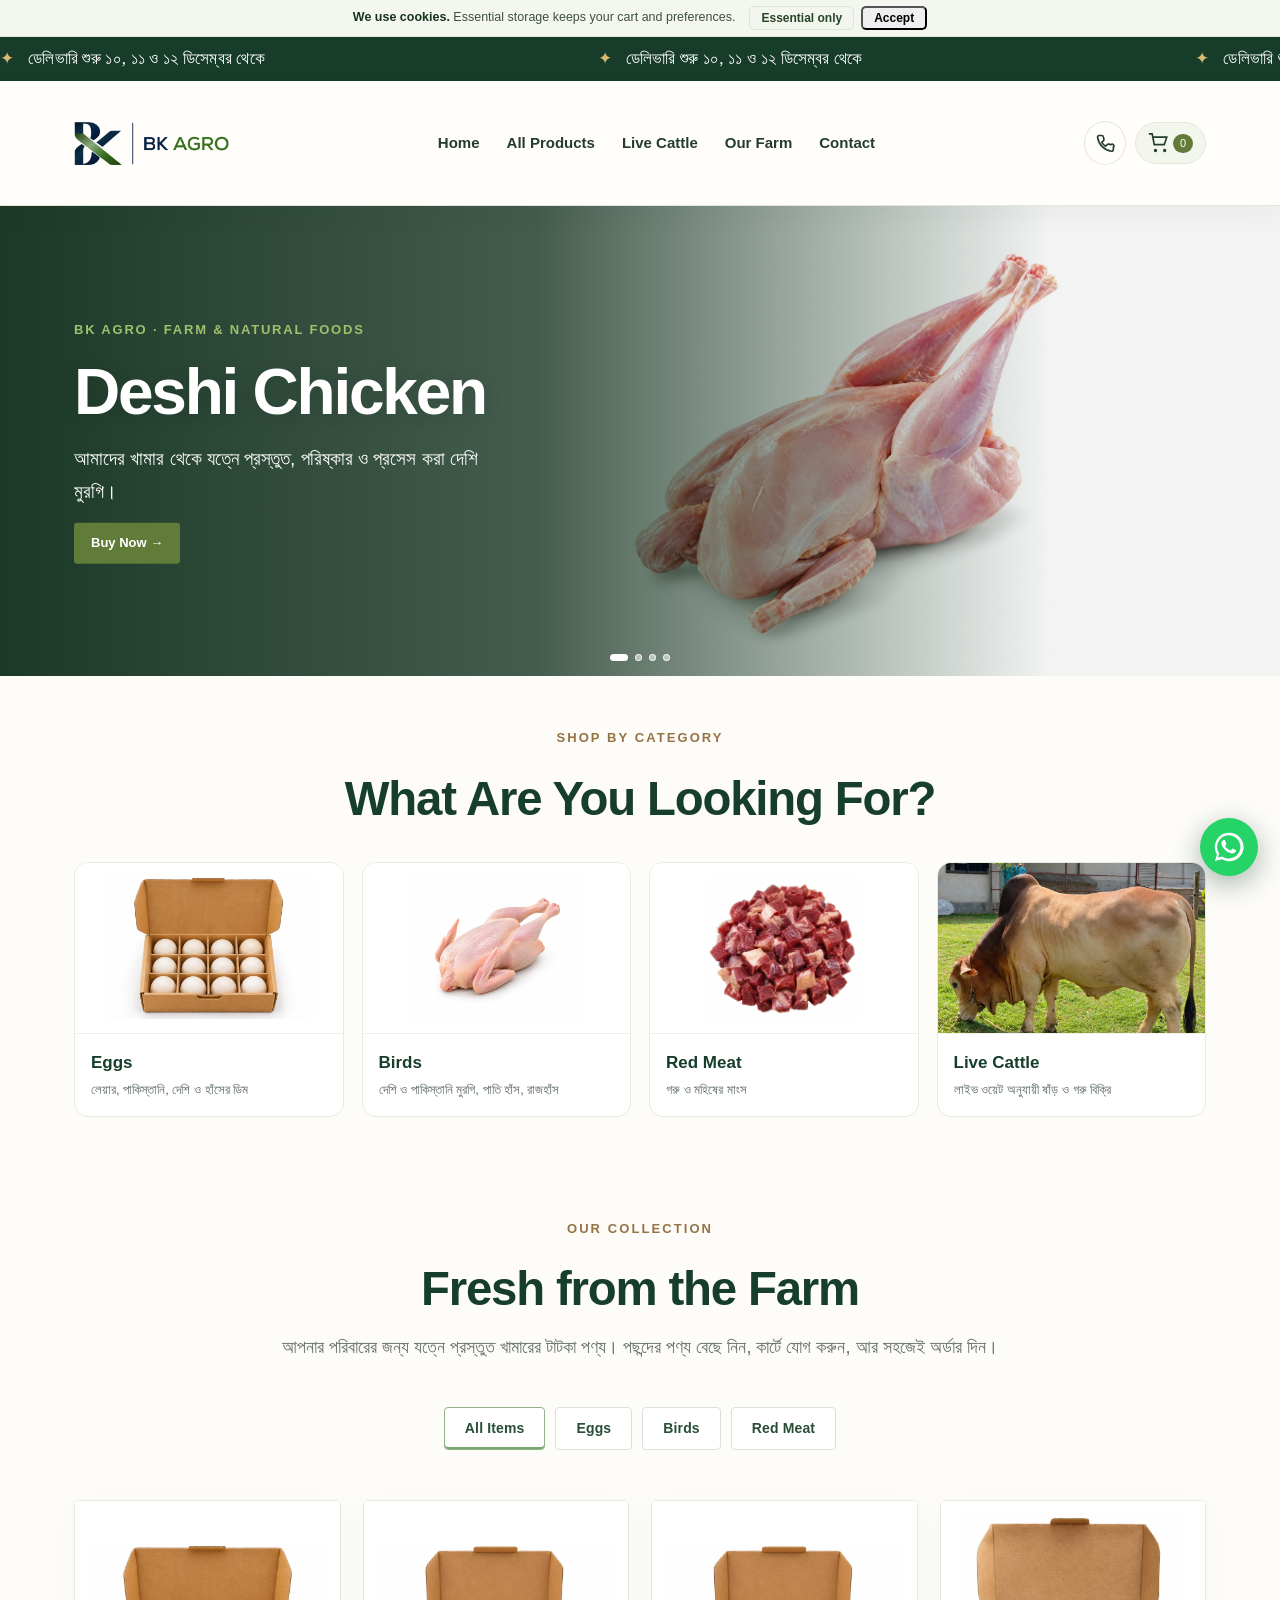
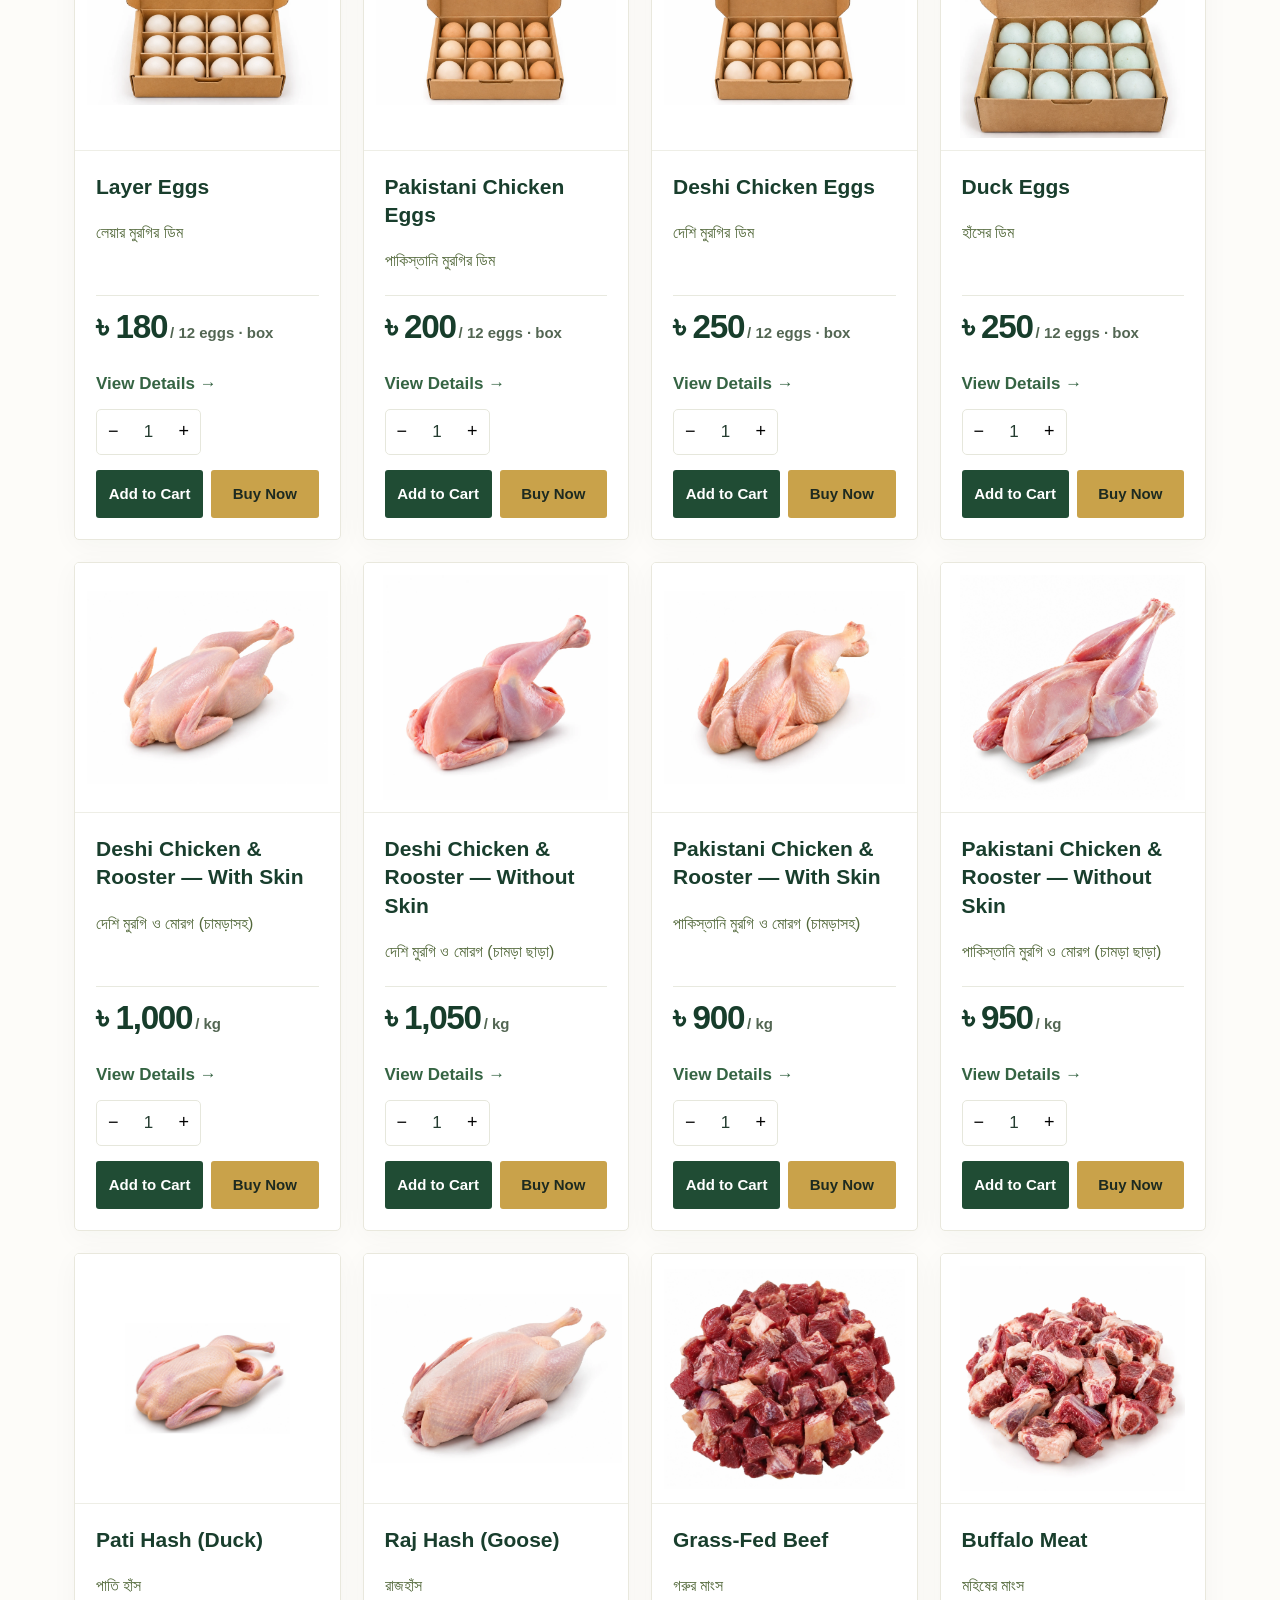
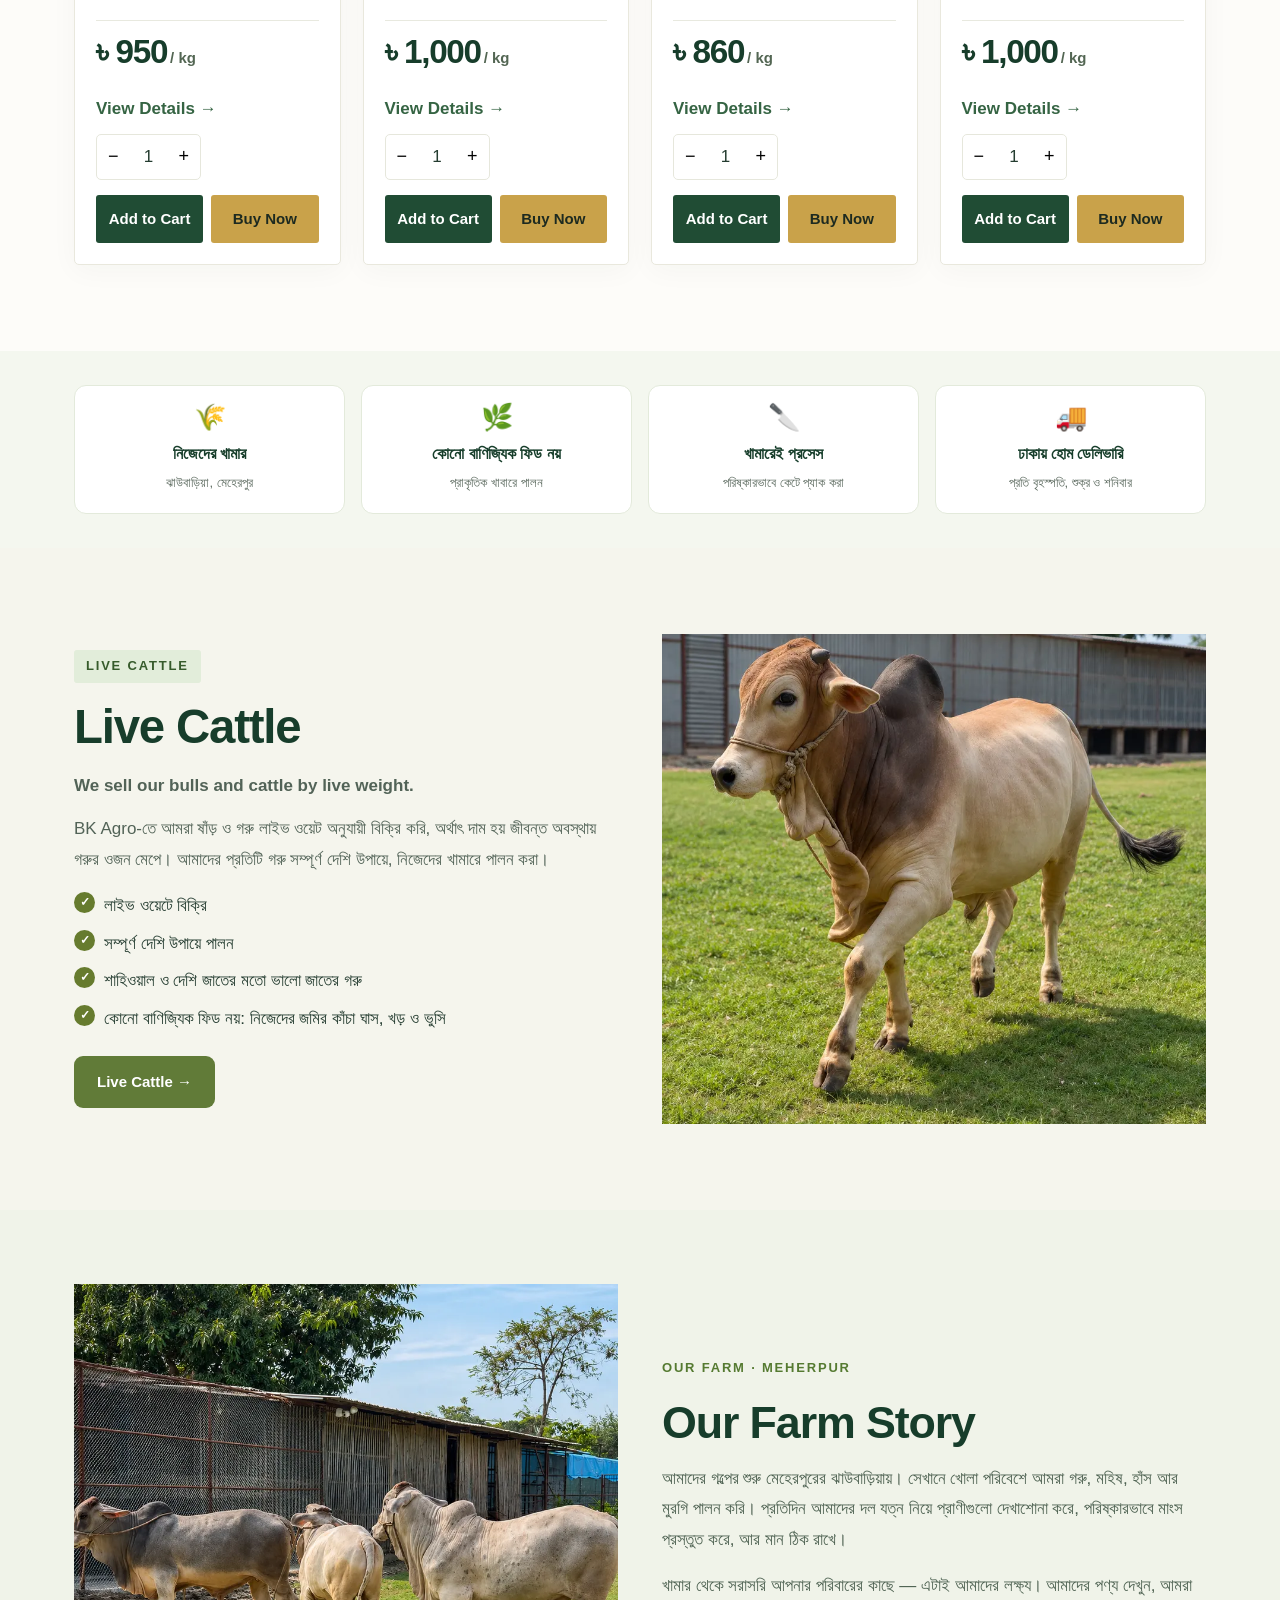
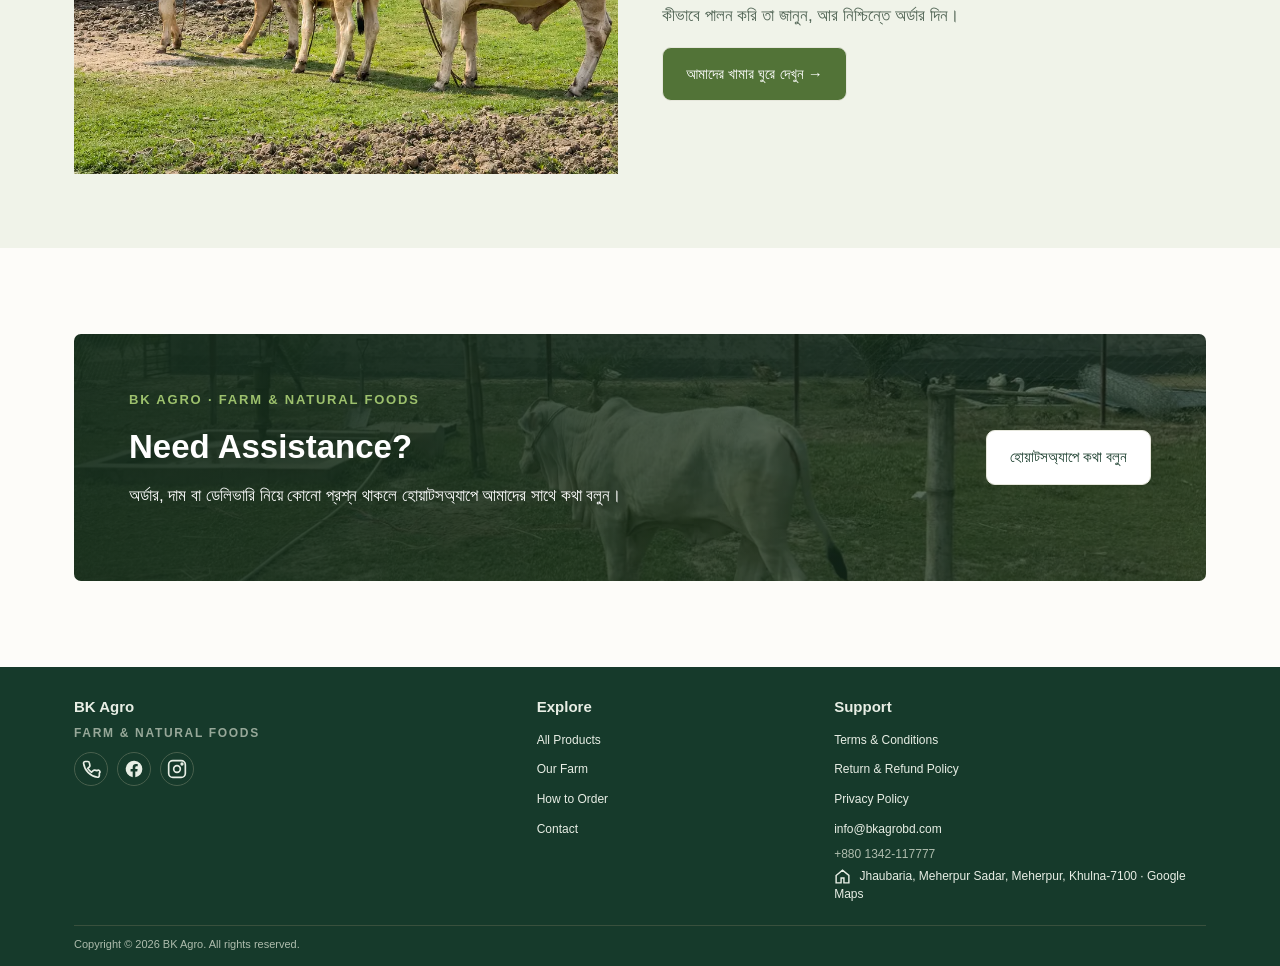
==== commit 52851aed: "Add files via upload" ====
--- a/index.html
+++ b/index.html
@@ -1,3 +1,3 @@
 <!DOCTYPE html>
 
-<html lang="en"><head><meta charset="utf-8"/><meta content="width=device-width,initial-scale=1" name="viewport"/><meta content="#667b2e" name="theme-color"/><link rel="icon" type="image/png" sizes="64x64" href="bk-agro-favicon.png"><link rel="icon" type="image/png" sizes="512x512" href="bk-agro-favicon-512.png"><link rel="apple-touch-icon" href="apple-touch-icon.png"><link href="assets/styles.css" rel="stylesheet"/><title>BK Agro</title><meta content="BK Agro, fresh farm products, eggs, meat and live cattle from Meherpur, Bangladesh." name="description"/></head><body><div id="header"></div><section class="hero"><div class="slide"><img alt="দেশি মুরগি" src="images/chicken-skin-off-v4.webp"/><div class="slidecopy"><div class="eyebrow">BK AGRO · FARM &amp; NATURAL FOODS</div><h1>Deshi Chicken</h1><p>আমাদের খামার থেকে যত্নে প্রস্তুত, পরিষ্কার ও প্রসেস করা দেশি মুরগি।</p><a class="btn" href="#shop">এখনই কিনুন →</a></div></div><div class="slide"><img alt="গরুর মাংস" src="images/beef-curry-cut.webp"/><div class="slidecopy"><div class="eyebrow">FARM &amp; NATURAL FOODS</div><h1>Farm Fresh Beef</h1><p>নিজেদের খামারে কাঁচা ঘাস খেয়ে বড় হওয়া গরুর টাটকা মাংস।</p><a class="btn" href="#shop">এখনই কিনুন →</a></div></div><div class="slide"><img alt="ডিম" src="images/layer-eggs-custom.webp"/><div class="slidecopy"><div class="eyebrow">FRESH FROM THE FARM</div><h1>Fresh Eggs</h1><p>খামার থেকে সংগ্রহ করা টাটকা ডিম, বাছাই করে বক্সে প্যাক করা।</p><a class="btn" href="#shop">ডিম দেখুন →</a></div></div><div class="slide"><img alt="হাঁসের মাংস" src="images/duck-meat-custom.webp"/><div class="slidecopy"><div class="eyebrow">RAISED WITH CARE</div><h1>Pati Hash &amp; Raj Hash</h1><p>ধান আর ধানের কুঁড়া খেয়ে বড় হওয়া পাতি হাঁস ও রাজহাঁস।</p><a class="btn" href="#shop">হাঁস দেখুন →</a></div></div><div class="dots" id="dots"></div></section><div class="wrap"><div class="features"><span>নিজেদের খামার</span><span>খোলা পরিবেশে পালন</span><span>যত্নে সংগ্রহ ও প্রস্তুত</span><span>সরাসরি যোগাযোগ</span></div></div><section class="section cat-section" id="categories"><div class="wrap"><div class="sectionhead"><div class="eyebrow" style="color:var(--green)">SHOP BY CATEGORY</div><h2>What Are You Looking For?</h2></div><div class="cat-grid"><a class="cat-tile" href="#shop" data-filter-link="Eggs"><img src="images/layer-eggs-12.webp" alt="ডিম" loading="lazy"><span><strong>Eggs</strong><small>লেয়ার, পাকিস্তানি, দেশি ও হাঁসের ডিম</small></span></a><a class="cat-tile" href="#shop" data-filter-link="Birds"><img src="images/deshi-with-skin.webp" alt="মুরগি ও হাঁস" loading="lazy"><span><strong>Birds</strong><small>দেশি ও পাকিস্তানি মুরগি, পাতি হাঁস, রাজহাঁস</small></span></a><a class="cat-tile" href="#shop" data-filter-link="Red Meat"><img src="images/beef-new.webp" alt="গরু ও মহিষের মাংস" loading="lazy"><span><strong>Red Meat</strong><small>গরু ও মহিষের মাংস</small></span></a><a class="cat-tile cat-photo" href="live-cattle.html"><img src="images/brown-cattle.webp" alt="লাইভ গরু" loading="lazy"><span><strong>Live Cattle</strong><small>খামারের গরু — দাম জানতে যোগাযোগ করুন</small></span></a></div></div></section><section class="section" id="shop"><div class="wrap"><div class="sectionhead"><div class="eyebrow" style="color:var(--green)">OUR COLLECTION</div><h2>Fresh from the Farm</h2><p>আপনার পরিবারের জন্য যত্নে প্রস্তুত খামারের টাটকা পণ্য। পছন্দের পণ্য বেছে নিন, কার্টে যোগ করুন, আর সহজেই অর্ডার দিন।</p></div><div class="filters"><button class="filter active" data-filter="all" type="button">All Items</button><button class="filter" data-filter="Eggs" type="button">Eggs</button><button class="filter" data-filter="Birds" type="button">Birds</button><button class="filter" data-filter="Red Meat" type="button">Red Meat</button></div><div class="products" id="productgrid"></div></div></section><section class="section trust-section"><div class="wrap"><div class="trust-grid"><div class="trust-item"><span class="trust-ic">🌾</span><strong>নিজেদের খামার</strong><small>ঝাউবাড়িয়া, মেহেরপুর</small></div><div class="trust-item"><span class="trust-ic">🌿</span><strong>কোনো বাণিজ্যিক ফিড নয়</strong><small>প্রাকৃতিক খাবারে পালন</small></div><div class="trust-item"><span class="trust-ic">🔪</span><strong>খামারেই প্রসেস</strong><small>পরিষ্কারভাবে কেটে প্যাক করা</small></div><div class="trust-item"><span class="trust-ic">🚚</span><strong>ঢাকায় হোম ডেলিভারি</strong><small>প্রতি বৃহস্পতি, শুক্র ও শনিবার</small></div></div></div></section><section class="section soft" id="live"><div class="wrap split"><div><div class="eyebrow" style="color:var(--green)">LIVE CATTLE</div><h2>Live Cattle</h2><p>মেহেরপুরে আমাদের খামারে বড় করা গরু দেখুন। গরু পাওয়া যাবে কিনা, কীভাবে যত্ন নেওয়া হয় বা কেনার বিষয়ে জানতে সরাসরি আমাদের সাথে যোগাযোগ করুন।</p><a class="btn" href="live-cattle.html">লাইভ গরু দেখুন →</a></div><img alt="BK Agro খামারের গরু" src="images/brown-cattle.webp"/></div></section><section class="section farm-story-split" id="our-story"><div class="wrap farm-story-grid"><div aria-label="BK Agro farm and cattle in Meherpur" class="farm-story-photo" role="img"></div><div class="farm-story-copy"><div class="eyebrow">OUR FARM · MEHERPUR</div><h2>Our Farm Story</h2><p>আমাদের গল্পের শুরু মেহেরপুরের ঝাউবাড়িয়ায়। সেখানে খোলা পরিবেশে আমরা গরু, মহিষ, হাঁস আর মুরগি পালন করি। প্রতিদিন আমাদের দল যত্ন নিয়ে প্রাণীগুলো দেখাশোনা করে, পরিষ্কারভাবে মাংস প্রস্তুত করে, আর মান ঠিক রাখে।</p><p>খামার থেকে সরাসরি আপনার পরিবারের কাছে — এটাই আমাদের লক্ষ্য। আমাদের পণ্য দেখুন, আমরা কীভাবে পালন করি তা জানুন, আর নিশ্চিন্তে অর্ডার দিন।</p><a class="btn outline" href="about.html">আমাদের খামার ঘুরে দেখুন →</a></div></div></section><section class="section"><div class="wrap"><div class="banner"><div><div class="eyebrow">BK AGRO · FARM &amp; NATURAL FOODS</div><h2>Need Assistance?</h2><p>অর্ডার, দাম বা ডেলিভারি নিয়ে কোনো প্রশ্ন থাকলে হোয়াটসঅ্যাপে আমাদের সাথে কথা বলুন।</p></div><a class="btn outline" href="https://wa.me/8801342117777">হোয়াটসঅ্যাপে কথা বলুন</a></div></div></section><div id="footer"></div><script src="assets/site.js"></script><script src="assets/products.js"></script><script src="assets/app.js"></script></body></html>+<html lang="en"><head><meta charset="utf-8"/><meta content="width=device-width,initial-scale=1" name="viewport"/><meta content="#667b2e" name="theme-color"/><link rel="icon" type="image/png" sizes="64x64" href="bk-agro-favicon.png"><link rel="icon" type="image/png" sizes="512x512" href="bk-agro-favicon-512.png"><link rel="apple-touch-icon" href="apple-touch-icon.png"><link href="assets/styles.css" rel="stylesheet"/><title>BK Agro</title><meta content="BK Agro, fresh farm products, eggs, meat and live cattle from Meherpur, Bangladesh." name="description"/><meta property="og:type" content="website"><meta property="og:site_name" content="BK Agro"><meta property="og:title" content="BK Agro | Farm &amp; Natural Foods"><meta property="og:description" content="মেহেরপুরে নিজেদের খামার থেকে টাটকা ডিম, দেশি মুরগি, হাঁস, গরু ও মহিষের মাংস। লাইভ ওয়েটে ষাঁড় ও গরু। ঢাকায় হোম ডেলিভারি।"><meta property="og:url" content="https://bkagrobd.com/"><meta property="og:image" content="https://bkagrobd.com/og-image.jpg"><meta property="og:image:width" content="1200"><meta property="og:image:height" content="630"><meta property="og:image:alt" content="BK Agro farm in Meherpur"><meta name="twitter:card" content="summary_large_image"><meta name="twitter:title" content="BK Agro | Farm &amp; Natural Foods"><meta name="twitter:description" content="মেহেরপুরে নিজেদের খামার থেকে টাটকা ডিম, দেশি মুরগি, হাঁস, গরু ও মহিষের মাংস। লাইভ ওয়েটে ষাঁড় ও গরু। ঢাকায় হোম ডেলিভারি।"><meta name="twitter:image" content="https://bkagrobd.com/og-image.jpg"></head><body><div id="header"></div><section class="hero"><div class="slide"><img alt="দেশি মুরগি" src="images/chicken-skin-off-v4.webp"/><div class="slidecopy"><div class="eyebrow">BK AGRO · FARM &amp; NATURAL FOODS</div><h1>Deshi Chicken</h1><p>আমাদের খামার থেকে যত্নে প্রস্তুত, পরিষ্কার ও প্রসেস করা দেশি মুরগি।</p><a class="btn" href="product.html?id=deshi-skinless">Buy Now →</a></div></div><div class="slide"><img alt="গরুর মাংস" src="images/beef-curry-cut.webp"/><div class="slidecopy"><div class="eyebrow">FARM &amp; NATURAL FOODS</div><h1>Farm Fresh Beef</h1><p>নিজেদের খামারে কাঁচা ঘাস খেয়ে বড় হওয়া গরুর টাটকা মাংস।</p><a class="btn" href="product.html?id=beef">Buy Now →</a></div></div><div class="slide"><img alt="দেশি মুরগির ডিম" src="images/deshi-eggs-12.webp"/><div class="slidecopy"><div class="eyebrow">FRESH FROM THE FARM</div><h1>Fresh Eggs</h1><p>খামার থেকে সংগ্রহ করা টাটকা ডিম, বাছাই করে বক্সে প্যাক করা।</p><a class="btn" href="#shop" data-filter-link="Eggs">Buy Now →</a></div></div><div class="slide"><img alt="হাঁসের মাংস" src="images/duck-meat-custom.webp"/><div class="slidecopy"><div class="eyebrow">RAISED WITH CARE</div><h1>Pati Hash &amp; Raj Hash</h1><p>ধান আর ধানের কুঁড়া খেয়ে বড় হওয়া পাতি হাঁস ও রাজহাঁস।</p><a class="btn" href="#shop" data-filter-link="Birds">Buy Now →</a></div></div><div class="dots" id="dots"></div></section><section class="section cat-section" id="categories"><div class="wrap"><div class="sectionhead"><div class="eyebrow" style="color:var(--green)">SHOP BY CATEGORY</div><h2>What Are You Looking For?</h2></div><div class="cat-grid"><a class="cat-tile" href="#shop" data-filter-link="Eggs"><img src="images/layer-eggs-12.webp" alt="ডিম" loading="lazy"><span><strong>Eggs</strong><small>লেয়ার, পাকিস্তানি, দেশি ও হাঁসের ডিম</small></span></a><a class="cat-tile" href="#shop" data-filter-link="Birds"><img src="images/deshi-with-skin.webp" alt="মুরগি ও হাঁস" loading="lazy"><span><strong>Birds</strong><small>দেশি ও পাকিস্তানি মুরগি, পাতি হাঁস, রাজহাঁস</small></span></a><a class="cat-tile" href="#shop" data-filter-link="Red Meat"><img src="images/beef-new.webp" alt="গরু ও মহিষের মাংস" loading="lazy"><span><strong>Red Meat</strong><small>গরু ও মহিষের মাংস</small></span></a><a class="cat-tile cat-photo" href="live-cattle.html"><img src="images/farm-cattle-10.webp" alt="BK Agro খামারের ষাঁড়" loading="lazy"><span><strong>Live Cattle</strong><small>লাইভ ওয়েট অনুযায়ী ষাঁড় ও গরু বিক্রি</small></span></a></div></div></section><section class="section" id="shop"><div class="wrap"><div class="sectionhead"><div class="eyebrow" style="color:var(--green)">OUR COLLECTION</div><h2>Fresh from the Farm</h2><p>আপনার পরিবারের জন্য যত্নে প্রস্তুত খামারের টাটকা পণ্য। পছন্দের পণ্য বেছে নিন, কার্টে যোগ করুন, আর সহজেই অর্ডার দিন।</p></div><div class="filters"><button class="filter active" data-filter="all" type="button">All Items</button><button class="filter" data-filter="Eggs" type="button">Eggs</button><button class="filter" data-filter="Birds" type="button">Birds</button><button class="filter" data-filter="Red Meat" type="button">Red Meat</button></div><div class="products" id="productgrid"></div></div></section><section class="section trust-section"><div class="wrap"><div class="trust-grid"><div class="trust-item"><span class="trust-ic">🌾</span><strong>নিজেদের খামার</strong><small>ঝাউবাড়িয়া, মেহেরপুর</small></div><div class="trust-item"><span class="trust-ic">🌿</span><strong>কোনো বাণিজ্যিক ফিড নয়</strong><small>প্রাকৃতিক খাবারে পালন</small></div><div class="trust-item"><span class="trust-ic">🔪</span><strong>খামারেই প্রসেস</strong><small>পরিষ্কারভাবে কেটে প্যাক করা</small></div><div class="trust-item"><span class="trust-ic">🚚</span><strong>ঢাকায় হোম ডেলিভারি</strong><small>প্রতি বৃহস্পতি, শুক্র ও শনিবার</small></div></div></div></section><section class="section soft" id="live"><div class="wrap split live-split"><div><div class="eyebrow" style="color:var(--green)">LIVE CATTLE</div><h2>Live Cattle</h2><p class="live-lead">We sell our bulls and cattle by live weight.</p><p>BK Agro-তে আমরা ষাঁড় ও গরু লাইভ ওয়েট অনুযায়ী বিক্রি করি, অর্থাৎ দাম হয় জীবন্ত অবস্থায় গরুর ওজন মেপে। আমাদের প্রতিটি গরু সম্পূর্ণ দেশি উপায়ে, নিজেদের খামারে পালন করা।</p><ul class="live-points"><li>লাইভ ওয়েটে বিক্রি</li><li>সম্পূর্ণ দেশি উপায়ে পালন</li><li>শাহিওয়াল ও দেশি জাতের মতো ভালো জাতের গরু</li><li>কোনো বাণিজ্যিক ফিড নয়: নিজেদের জমির কাঁচা ঘাস, খড় ও ভুসি</li></ul><a class="btn" href="live-cattle.html">Live Cattle →</a></div><img alt="BK Agro খামারে সামনে দৌড়ে আসছে আমাদের ষাঁড়" src="images/farm-cattle-01.webp" loading="lazy"/></div></section><section class="section farm-story-split" id="our-story"><div class="wrap farm-story-grid"><div aria-label="BK Agro farm and cattle in Meherpur" class="farm-story-photo" role="img"></div><div class="farm-story-copy"><div class="eyebrow">OUR FARM · MEHERPUR</div><h2>Our Farm Story</h2><p>আমাদের গল্পের শুরু মেহেরপুরের ঝাউবাড়িয়ায়। সেখানে খোলা পরিবেশে আমরা গরু, মহিষ, হাঁস আর মুরগি পালন করি। প্রতিদিন আমাদের দল যত্ন নিয়ে প্রাণীগুলো দেখাশোনা করে, পরিষ্কারভাবে মাংস প্রস্তুত করে, আর মান ঠিক রাখে।</p><p>খামার থেকে সরাসরি আপনার পরিবারের কাছে — এটাই আমাদের লক্ষ্য। আমাদের পণ্য দেখুন, আমরা কীভাবে পালন করি তা জানুন, আর নিশ্চিন্তে অর্ডার দিন।</p><a class="btn outline" href="about.html">আমাদের খামার ঘুরে দেখুন →</a></div></div></section><section class="section"><div class="wrap"><div class="banner"><div><div class="eyebrow">BK AGRO · FARM &amp; NATURAL FOODS</div><h2>Need Assistance?</h2><p>অর্ডার, দাম বা ডেলিভারি নিয়ে কোনো প্রশ্ন থাকলে হোয়াটসঅ্যাপে আমাদের সাথে কথা বলুন।</p></div><a class="btn outline" href="https://wa.me/8801342117777">হোয়াটসঅ্যাপে কথা বলুন</a></div></div></section><div id="footer"></div><script src="assets/site.js"></script><script src="assets/products.js"></script><script src="assets/app.js"></script></body></html>
--- a/assets/styles.css
+++ b/assets/styles.css
@@ -1,3 +1,4 @@
+@import url('https://fonts.maateen.me/kalpurush/font.css');
 500;600;700&family=Noto+Serif+Bengali:wght@600;700&display=swap');
 :root{--green:#667b2e;--dark:#18341e;--light:#f5f8ef;--ink:#1c2920;--muted:#697368;--line:#e4e9df}*{box-sizing:border-box}html{scroll-behavior:smooth}body{margin:0;color:var(--ink);font:15px/1.7 'Noto Sans Bengali',sans-serif;background:#fff}h1,h2,h3{line-height:1.32;margin:0 0 14px}h1{font:clamp(38px,5.5vw,76px)/1.1 'DM Serif Display','Noto Serif Bengali',serif}h2{font:clamp(28px,3vw,43px)/1.22 'Noto Serif Bengali',serif}h3{font-size:19px}p{margin:0 0 15px}a{text-decoration:none;color:inherit}button,input,textarea,select{font:inherit}button{cursor:pointer}.wrap{max-width:1180px;margin:auto;padding:0 24px}.topbar{background:var(--dark);color:#f4f8ed;text-align:center;font-size:12px;padding:7px}.header{position:sticky;top:0;z-index:50;background:#fff;border-bottom:1px solid var(--line)}.nav{display:flex;align-items:center;justify-content:space-between;gap:20px;min-height:83px}.brand{display:flex;align-items:center;gap:10px;min-width:165px}.brand img{width:61px;height:61px;object-fit:contain}.brand b{font-size:18px;line-height:1.2;display:block}.brand small{display:block;font-size:10px;color:var(--muted);letter-spacing:.3px}.menu{display:flex;gap:25px;font-size:13px;font-weight:600}.menu a:hover{color:var(--green)}.actions{display:flex;align-items:center;gap:9px}.iconlink,.cartlink{display:inline-flex;align-items:center;justify-content:center;min-width:42px;height:42px;border:1px solid var(--line);border-radius:50%;font-size:20px}.cartlink{border-radius:24px;padding:0 12px;gap:5px}.count{background:var(--green);color:white;border-radius:20px;min-width:20px;text-align:center;font-size:11px}.hamb{display:none;background:none;border:0;font-size:25px}.hero{position:relative;height:min(620px,75vh);min-height:470px;overflow:hidden;background:#172a1c;color:white}.slide{position:absolute;inset:0;opacity:0;transition:opacity .8s;pointer-events:none}.slide.active{opacity:1;pointer-events:auto}.slide img{width:100%;height:100%;object-fit:cover}.slide:after{content:'';position:absolute;inset:0;background:linear-gradient(90deg,rgba(10,30,17,.87),rgba(10,30,17,.4) 58%,rgba(10,30,17,.04))}.slidecopy{position:absolute;z-index:1;top:50%;left:max(24px,calc((100vw - 1132px)/2));transform:translateY(-50%);max-width:560px;padding-right:20px}.eyebrow{text-transform:uppercase;letter-spacing:2.5px;font-size:11px;font-weight:700;color:#c8d9a1;margin-bottom:15px}.slidecopy p{font-size:17px;max-width:450px}.btn{display:inline-flex;align-items:center;justify-content:center;gap:8px;border:0;border-radius:5px;padding:13px 23px;background:var(--green);color:white;font-weight:700;font-size:13px;transition:.2s}.btn:hover{filter:brightness(.9);transform:translateY(-1px)}.btn.outline{background:white;color:var(--dark);border:1px solid var(--line)}.btn.dark{background:var(--dark)}.dots{position:absolute;z-index:4;bottom:25px;left:50%;transform:translateX(-50%);display:flex;gap:9px}.dots button{height:8px;width:8px;border-radius:50%;background:#ffffff88;border:0;padding:0}.dots button.active{width:27px;border-radius:10px;background:white}.section{padding:75px 0}.soft{background:var(--light)}.sectionhead{text-align:center;max-width:700px;margin:0 auto 34px}.sectionhead p{color:var(--muted)}.features{display:flex;justify-content:center;flex-wrap:wrap;gap:24px;padding:18px 0;border-bottom:1px solid var(--line);font-size:12px;color:var(--dark)}.features span:before{content:'✓';color:var(--green);font-weight:bold;margin-right:7px}.filters{display:flex;justify-content:center;flex-wrap:wrap;gap:10px;margin:28px 0}.filter{border:1px solid #d9e3d2;background:white;border-radius:30px;padding:10px 18px;color:var(--dark)}.filter.active{background:var(--green);color:white;border-color:var(--green)}.products{display:grid;grid-template-columns:repeat(4,minmax(0,1fr));gap:22px}.product{border:1px solid var(--line);background:white;border-radius:9px;overflow:hidden;display:flex;flex-direction:column;transition:box-shadow .2s}.product:hover{box-shadow:0 9px 30px #1d361015}.product .photo{height:215px;background:#f7f8f5;overflow:hidden}.product .photo img{height:100%;width:100%;object-fit:contain}.product .body{padding:18px;display:flex;flex-direction:column;flex:1}.tag{font-size:11px;color:var(--green);font-weight:700;margin-bottom:6px}.product p{font-size:12px;color:var(--muted);flex:1}.price{font-size:11px;color:#687264;margin:5px 0 13px}.quantity{display:flex;align-items:center;border:1px solid var(--line);border-radius:5px;width:105px;justify-content:space-between;margin-bottom:11px}.quantity button{border:0;background:transparent;padding:5px 11px;font-size:18px}.product .btn{width:100%;padding:11px}.product h3{font-size:17px}.notice{font-size:12px;color:var(--muted)}.split{display:grid;grid-template-columns:1fr 1fr;align-items:center;gap:55px}.split img{width:100%;height:440px;object-fit:cover;border-radius:8px}.steps{display:grid;grid-template-columns:repeat(3,1fr);gap:24px}.step{text-align:center;padding:25px}.stepnum{font:42px 'DM Serif Display',serif;color:var(--green)}.banner{background:linear-gradient(90deg,#152d1ce8,#152d1ca0),url('../images/farm-open.webp') center/cover;color:white;border-radius:10px;padding:55px;display:flex;justify-content:space-between;align-items:center;gap:30px}.banner h2{font-size:33px}.gallery{display:grid;grid-template-columns:repeat(3,1fr);gap:13px}.gallery img{width:100%;height:235px;object-fit:cover;border-radius:7px}.footer{background:#13291b;color:#e8eee5;padding:55px 0 20px}.footgrid{display:grid;grid-template-columns:2fr 1fr 1fr;gap:40px}.footer a{display:inline-block;margin:4px 0}.footer p,.footer small{color:#aebcad}.social{display:flex;gap:9px;margin-top:12px}.social a{border:1px solid #48604d;border-radius:50%;width:43px;height:43px;display:grid;place-items:center;font-weight:bold}.bottom{border-top:1px solid #39503d;margin-top:35px;padding-top:16px;color:#aebcad;font-size:12px}.floating{position:fixed;bottom:23px;right:23px;z-index:60;border-radius:30px;background:#25d366;color:#fff;padding:12px 18px;box-shadow:0 7px 20px #0003;font-size:13px;font-weight:bold}.pagehero{padding:75px 0;background:var(--light)}.pagehero h1{font-size:46px}.cartitem{display:flex;align-items:center;justify-content:space-between;gap:15px;border-bottom:1px solid var(--line);padding:17px 0}.cartitem img{width:75px;height:70px;object-fit:contain}.cartrow{display:flex;align-items:center;gap:15px}.formgrid{display:grid;grid-template-columns:1fr 1fr;gap:16px}.field{display:flex;flex-direction:column;gap:5px}.field.full{grid-column:1/-1}.field input,.field textarea,.field select{width:100%;padding:12px;border:1px solid #ccd7c6;border-radius:5px;background:white}.field label{font-weight:600;font-size:13px}.panel{border:1px solid var(--line);padding:25px;border-radius:9px;background:#fff}.checkoutlayout{display:grid;grid-template-columns:1.5fr 1fr;gap:32px;align-items:start}.small{font-size:12px;color:var(--muted)}.message{padding:13px;border-radius:5px;background:var(--light);font-size:13px}.empty{text-align:center;padding:45px;color:var(--muted)}.mobilemenu{display:none}.toast{position:fixed;bottom:80px;left:50%;transform:translateX(-50%);background:var(--dark);color:white;padding:12px 24px;border-radius:5px;z-index:100;display:none}.legal{max-width:850px}.legal h3{margin-top:27px}.legal p{margin-bottom:12px}@media(max-width:950px){.menu{gap:12px}.products{grid-template-columns:repeat(3,1fr)}.split{gap:25px}}@media(max-width:720px){.wrap{padding:0 17px}.nav{min-height:72px}.brand img{width:48px;height:48px}.brand b{font-size:16px}.menu{display:none}.hamb{display:block}.mobilemenu.show{display:flex;flex-direction:column;padding:15px 20px;border-top:1px solid var(--line);gap:12px}.hero{height:510px;min-height:0}.slidecopy{left:23px;max-width:95%}.slidecopy p{font-size:14px}.slide:after{background:linear-gradient(90deg,#0b1e15d9,#0b1e1580)}.section{padding:52px 0}.products{grid-template-columns:repeat(2,minmax(0,1fr));gap:12px}.product .photo{height:150px}.product .body{padding:12px}.product h3{font-size:15px}.product p{font-size:11px}.product .btn{font-size:11px;padding:10px 5px}.split,.steps,.footgrid,.checkoutlayout{grid-template-columns:1fr}.split img{height:270px}.gallery{grid-template-columns:repeat(2,1fr)}.gallery img{height:160px}.banner{padding:30px;display:block}.banner .btn{margin-top:15px}.formgrid{grid-template-columns:1fr}.field.full{grid-column:auto}.pagehero{padding:48px 0}.pagehero h1{font-size:36px}.iconlink{min-width:36px;height:36px}.actions{gap:4px}.cartlink{height:36px;padding:0 7px}.floating{right:12px;bottom:12px}.step{padding:12px}}
 /* 2026 commercial storefront refresh */
@@ -351,3 +352,106 @@
 .trust-item small{font-size:13px;color:#5d6b60}
 @media(max-width:900px){.trust-grid{grid-template-columns:repeat(2,1fr);gap:10px}}
 @media(max-width:480px){.card-buttons{grid-template-columns:1fr}.product .card-buttons .btn{padding:9px 4px!important}}
+
+/* ===== Round 2 feedback (Nov 2026) ===== */
+/* 3 + 4: bigger photo zoom and coloured outline on card hover */
+.product .photo{overflow:hidden!important}
+.product .photo img{transition:transform .35s ease!important}
+.product:hover .photo img{transform:scale(1.12)!important}
+.product[data-id="pati-hash"]:hover .photo img{transform:scale(.78)!important}
+.product[data-id="raj-hash"]:hover .photo img{transform:scale(1.18)!important}
+.product{border:1px solid #e9e8dd!important;transition:transform .2s,box-shadow .2s,border-color .2s!important}
+.product:hover{border-color:#667b2e!important;box-shadow:0 0 0 2px #667b2e,0 14px 32px rgba(20,50,28,.14)!important}
+.product .body{border-top:1px solid transparent}
+/* 6: price, quantity and buttons line up across cards whatever the name length */
+.bk-clean-card{display:flex!important;flex-direction:column!important;height:100%}
+.bk-clean-card .body{display:flex!important;flex-direction:column!important;flex:1 1 auto!important}
+.bk-clean-card .bn-name{margin-bottom:auto!important;padding-bottom:4px}
+.products{align-items:stretch!important}
+/* 7: hero product photos blend into the slide (no white box) */
+.hero,.slide{background:#fefefe!important}
+.slide img{background:#fefefe!important}
+/* 10: live cattle */
+.live-lead{font-size:19px;font-weight:700;color:#18341e;margin-bottom:12px}
+.live-points{list-style:none;padding:0;margin:4px 0 22px;display:grid;gap:8px}
+.live-points li{position:relative;padding-left:30px}
+.live-points li:before{content:'✓';position:absolute;left:0;top:1px;width:21px;height:21px;border-radius:50%;background:#667b2e;color:#fff;font-size:12px;font-weight:700;display:grid;place-items:center}
+.live-actions{display:flex;flex-wrap:wrap;gap:10px}
+#live .split>img{object-position:center 60%}
+.live-hero{padding:60px 0}
+.live-hero-grid{display:grid;grid-template-columns:1.1fr .9fr;gap:48px;align-items:center}
+.live-hero-img{width:100%;height:520px;object-fit:cover;object-position:center 55%;border-radius:12px;box-shadow:0 14px 40px #1d361022}
+.live-cards{display:grid;grid-template-columns:repeat(3,1fr);gap:22px}
+.live-cards article{background:#fff;border:1px solid #e8e9dc;border-radius:14px;padding:26px;box-shadow:0 6px 22px #203a2908}
+.live-cards h3{margin:10px 0 8px}
+.live-cards p{font-size:15px;color:#4f5a4c;margin:0}
+.live-ic{font-size:30px}
+/* 8: photo slideshow */
+.bk-slider{max-width:980px;margin:0 auto;outline:none}
+.bk-viewport{position:relative;overflow:hidden;border-radius:12px;background:#1d2a20;box-shadow:0 14px 40px #1d361022}
+.bk-slides{display:flex;transition:transform .55s ease}
+.bk-slide{flex:0 0 100%;height:540px;display:grid;place-items:center;background:#1d2a20}
+.bk-slide img{width:100%;height:100%;object-fit:contain;cursor:zoom-in;display:block}
+.bk-prev,.bk-next{position:absolute;top:50%;transform:translateY(-50%);width:48px;height:48px;border-radius:50%;border:0;background:rgba(255,255,255,.9);color:#18341e;font-size:30px;line-height:1;display:grid;place-items:center;box-shadow:0 4px 14px #0003;z-index:2}
+.bk-prev{left:14px}.bk-next{right:14px}
+.bk-prev:hover,.bk-next:hover{background:#fff;transform:translateY(-50%) scale(1.06)}
+.bk-zoom-hint{position:absolute;right:14px;bottom:12px;background:rgba(0,0,0,.5);color:#fff;font-size:12px;padding:4px 10px;border-radius:20px;pointer-events:none}
+.bk-caption{text-align:center;color:#4f5a4c;margin:12px 0 6px;min-height:1.6em;font-size:15px}
+.bk-dots{display:flex;justify-content:center;gap:7px;margin:4px 0 10px}
+.bk-dots button{width:8px;height:8px;padding:0;border-radius:50%;border:0;background:#c8d2bf}
+.bk-dots button.active{width:22px;border-radius:6px;background:#667b2e}
+.bk-thumbs{display:flex;gap:8px;overflow-x:auto;padding:4px 2px 8px;scrollbar-width:thin}
+.bk-thumbs button{flex:0 0 86px;height:62px;padding:0;border:2px solid transparent;border-radius:7px;overflow:hidden;background:none;opacity:.65}
+.bk-thumbs button.active,.bk-thumbs button:hover{border-color:#667b2e;opacity:1}
+.bk-thumbs img{width:100%;height:100%;object-fit:cover;display:block}
+.bk-lightbox{position:fixed;inset:0;z-index:200;background:rgba(8,16,10,.94);display:none;align-items:center;justify-content:center;padding:20px}
+.bk-lightbox.open{display:flex}
+.bk-lightbox figure{margin:0;max-width:92vw;text-align:center}
+.bk-lightbox img{max-width:92vw;max-height:84vh;object-fit:contain;border-radius:6px}
+.bk-lightbox figcaption{color:#e6ece2;margin-top:10px;font-size:15px}
+.bk-lightbox button{position:absolute;border:0;background:rgba(255,255,255,.14);color:#fff;border-radius:50%;width:50px;height:50px;font-size:32px;line-height:1;display:grid;place-items:center}
+.bk-lightbox button:hover{background:rgba(255,255,255,.3)}
+.bk-lb-close{top:16px;right:16px}.bk-lb-prev{left:16px;top:50%;transform:translateY(-50%)}.bk-lb-next{right:16px;top:50%;transform:translateY(-50%)}
+@media(max-width:760px){
+ .live-hero-grid{grid-template-columns:1fr;gap:26px}.live-hero-img{height:360px}
+ .live-cards{grid-template-columns:1fr}
+ .bk-slide{height:360px}.bk-prev,.bk-next{width:40px;height:40px;font-size:26px}
+ .bk-thumbs button{flex-basis:70px;height:52px}
+ .bk-lightbox button{width:42px;height:42px}
+ .live-actions .btn{flex:1 1 100%}
+}
+.bk-slide{position:relative!important;display:block!important;height:540px!important;overflow:hidden}
+.bk-slide img{position:absolute!important;inset:0!important;width:100%!important;height:100%!important;object-fit:contain!important;max-width:none!important}
+.bk-dots button,.bk-thumbs button,.bk-prev,.bk-next,.bk-lightbox button{min-height:0!important;min-width:0!important}
+.bk-dots button{height:8px!important}
+.bk-slider:has(.bk-thumbs) .bk-dots{display:none}
+.bk-dots{order:2}
+@media(max-width:760px){.bk-slide{height:380px!important}}
+.bk-blur{position:absolute;inset:-30px;background-size:cover;background-position:center;filter:blur(26px) brightness(.72);transform:scale(1.1)}
+.bk-slide img{z-index:1}
+
+/* Round 2b: clear, smooth delivery ticker (equal units so the loop never jumps) */
+.bk-delivery-ticker{padding:0!important;min-height:44px;display:flex!important;align-items:center}
+.bk-delivery-inner{gap:0!important;animation:bkDeliveryScroll 38s linear infinite!important;transform:translate3d(0,0,0);backface-visibility:hidden;will-change:transform}
+.bk-delivery-inner span{font-family:'Hind Siliguri','Noto Sans Bengali','Nirmala UI','Kalpurush',sans-serif!important;font-size:16px!important;font-weight:600!important;line-height:44px!important;letter-spacing:.3px!important;padding-right:26vw;-webkit-font-smoothing:antialiased;text-rendering:optimizeLegibility}
+.bk-delivery-inner span:before{margin-right:14px!important}
+@keyframes bkDeliveryScroll{from{transform:translate3d(0,0,0)}to{transform:translate3d(-50%,0,0)}}
+@media(max-width:640px){.bk-delivery-inner{animation-duration:26s!important}.bk-delivery-inner span{font-size:15px!important;padding-right:45vw}}
+.bk-delivery-ticker:hover .bk-delivery-inner{animation-play-state:paused}
+/* Round 2b: hover highlights only the English name, no card outline; bigger zoom */
+.product:hover{border-color:#e9e8dd!important;box-shadow:0 12px 30px rgba(20,50,28,.12)!important}
+.product h3 a{transition:color .2s,background-size .25s;background:linear-gradient(#dcebc4,#dcebc4) no-repeat 0 88%/0 38%;padding:0 2px;margin:0 -2px}
+.product:hover h3 a,.product h3 a:focus-visible{color:#3f6a17!important;background-size:100% 38%}
+.product:hover .photo img{transform:scale(1.2)!important}
+.product[data-id="pati-hash"]:hover .photo img{transform:scale(.84)!important}
+.product[data-id="raj-hash"]:hover .photo img{transform:scale(1.26)!important}
+.farm-story-photo{background-image:url('../images/farm-cattle-07.webp')!important;background-position:center 60%!important}
+
+/* Round 2c: ticker in Kalpurush (regular weight; no fake bold) */
+.bk-delivery-inner span{font-family:'Kalpurush',serif!important;font-size:17px!important;font-weight:400!important;font-synthesis:none;letter-spacing:.2px!important;line-height:44px!important;color:#fff}
+@media(max-width:640px){.bk-delivery-inner span{font-size:16px!important}}
+/* Round 2c: product name hover like the top menu: green text + green underline */
+.product h3 a{background:none!important;padding:0!important;margin:0!important;text-decoration:none;transition:color .2s}
+.product:hover h3 a,.product h3 a:hover,.product h3 a:focus-visible{color:#4c7a1e!important;text-decoration:underline!important;text-decoration-color:#83a943!important;text-decoration-thickness:2px!important;text-underline-offset:5px!important}
+#live .split>img{object-position:center 40%!important}
+#live .split>img{object-position:center 78%!important}
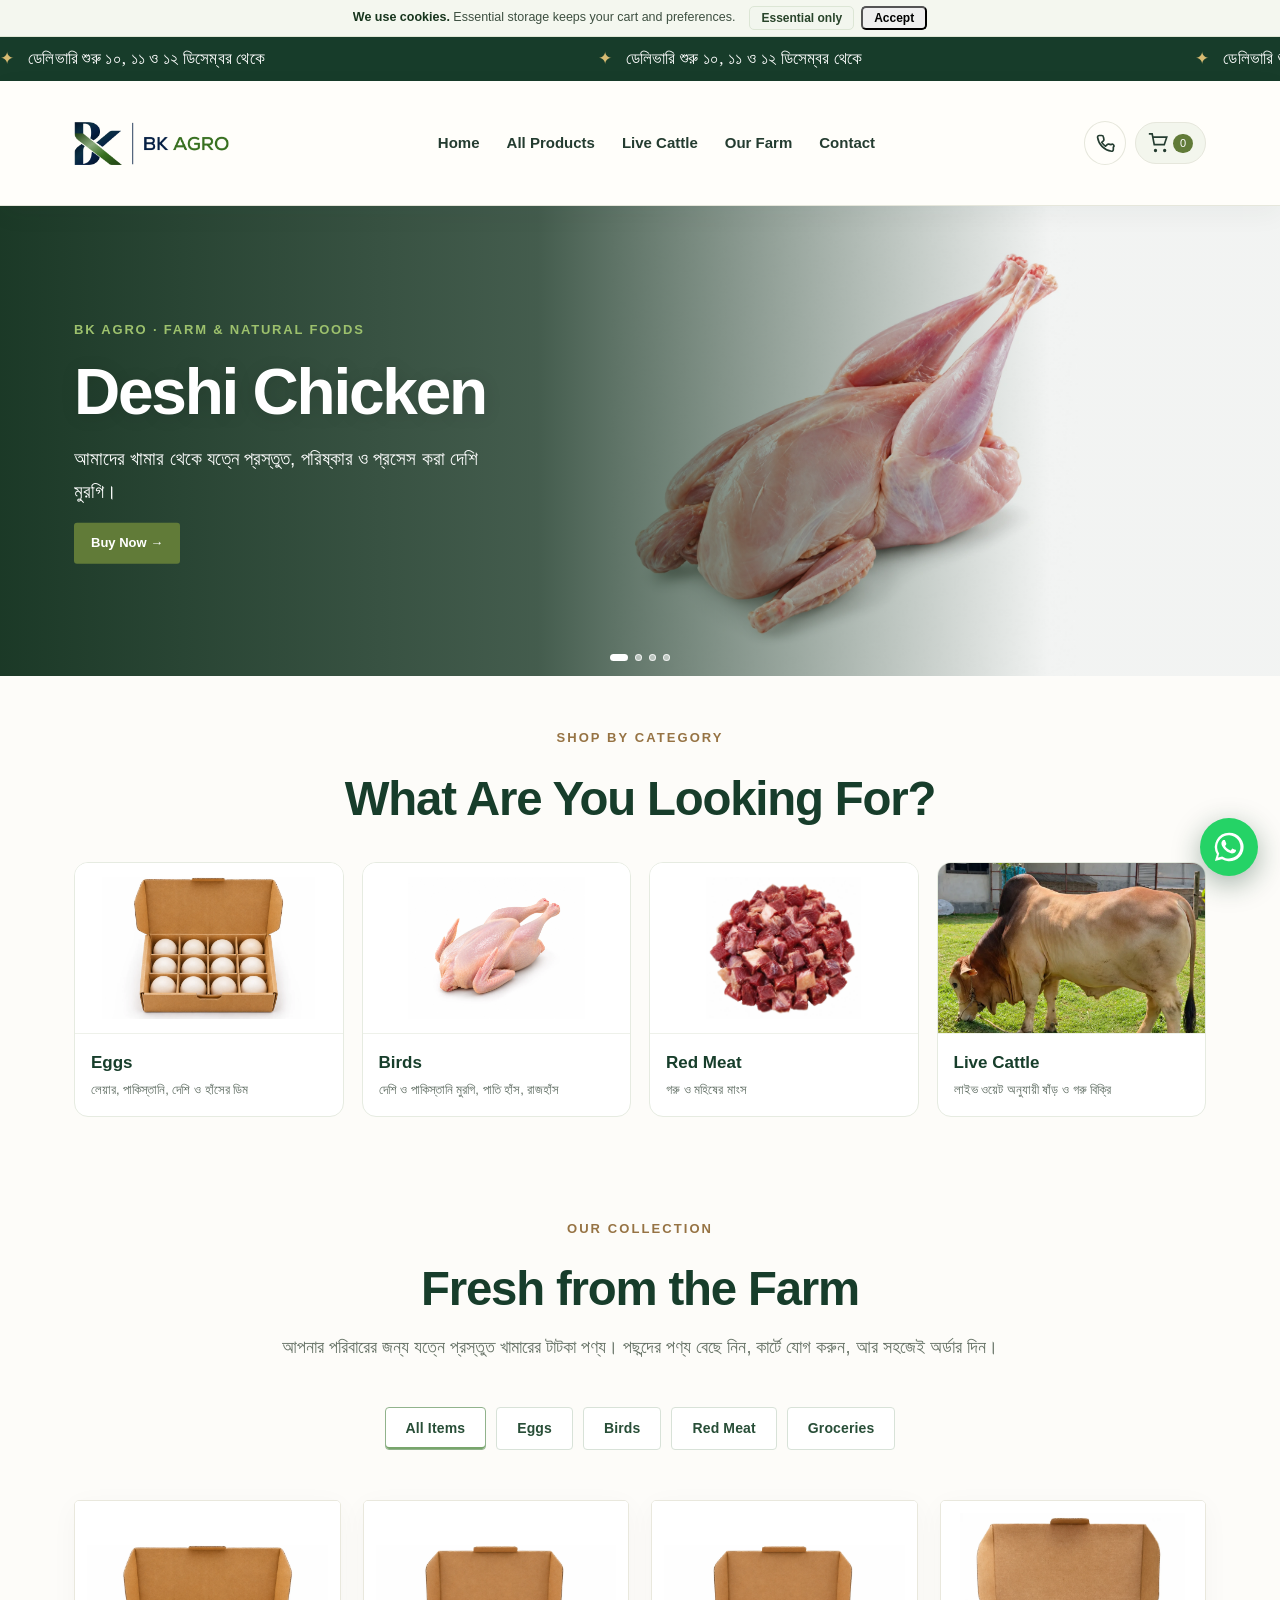
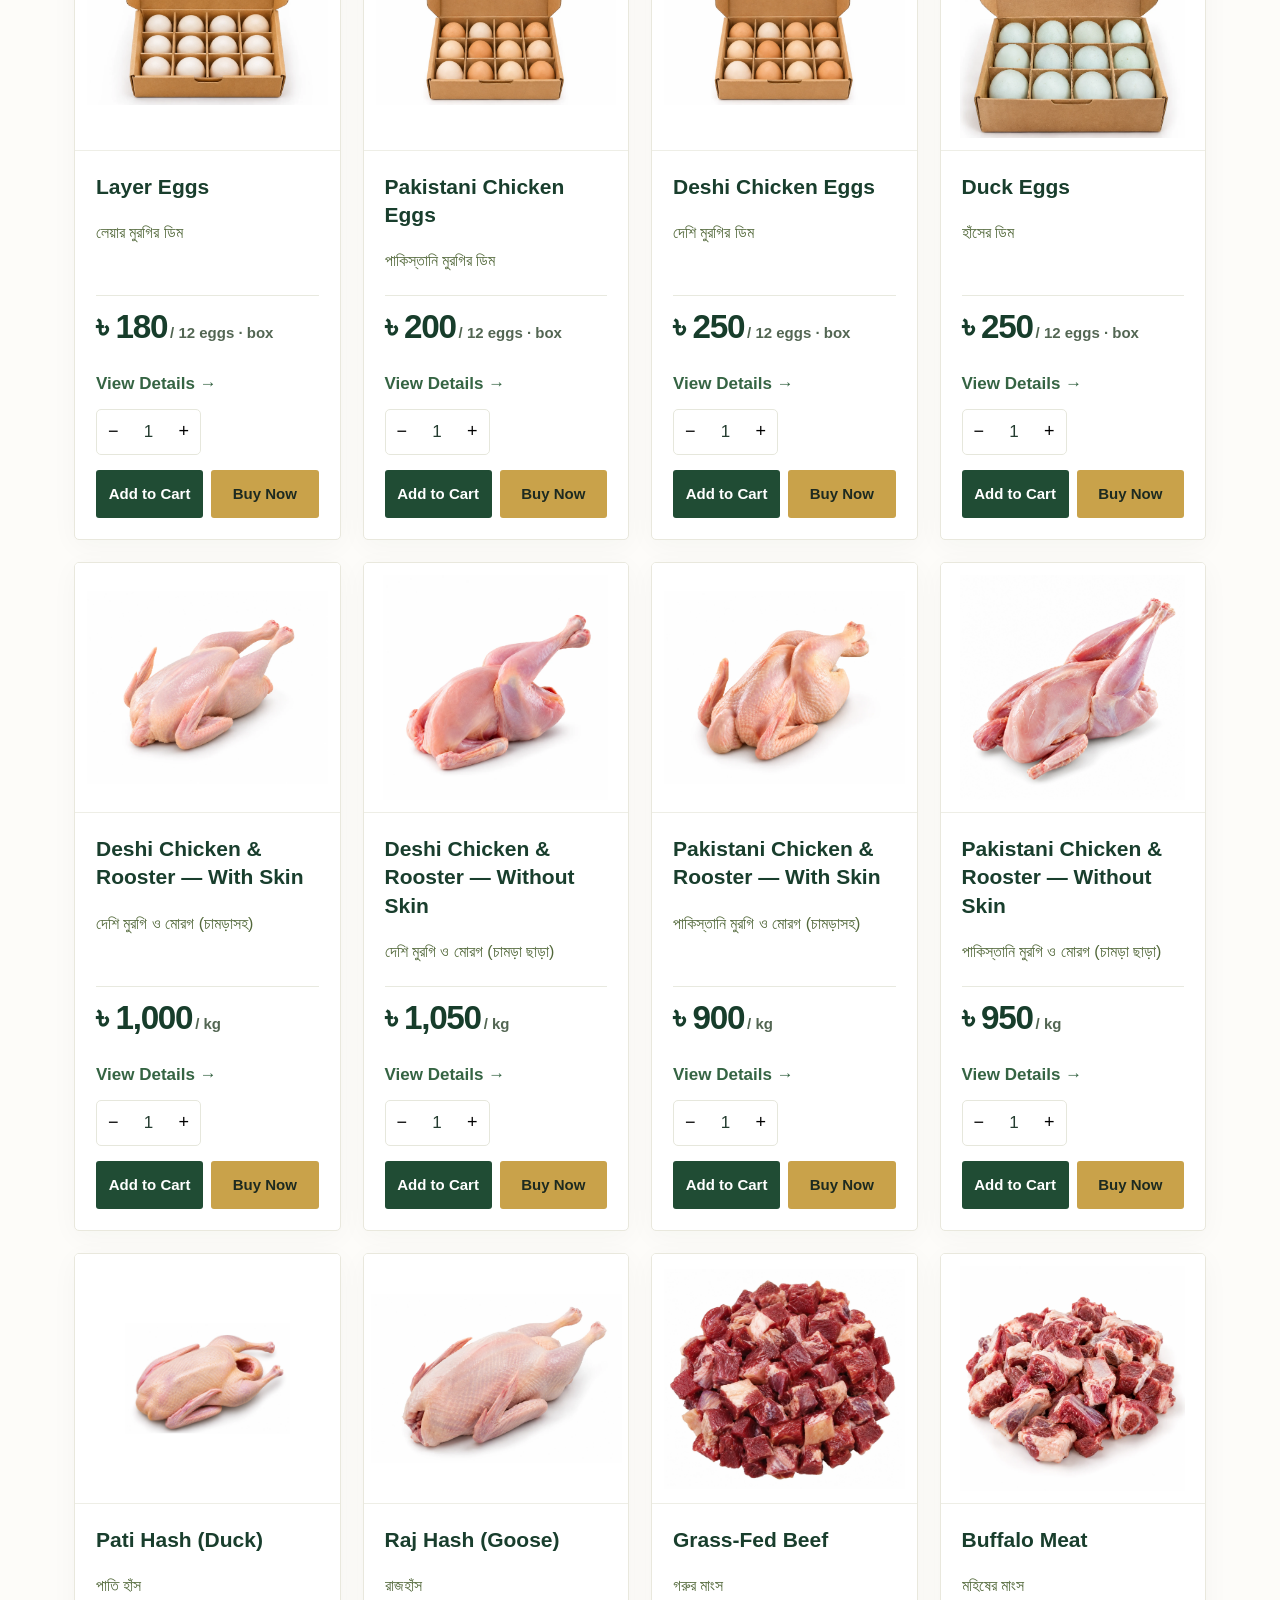
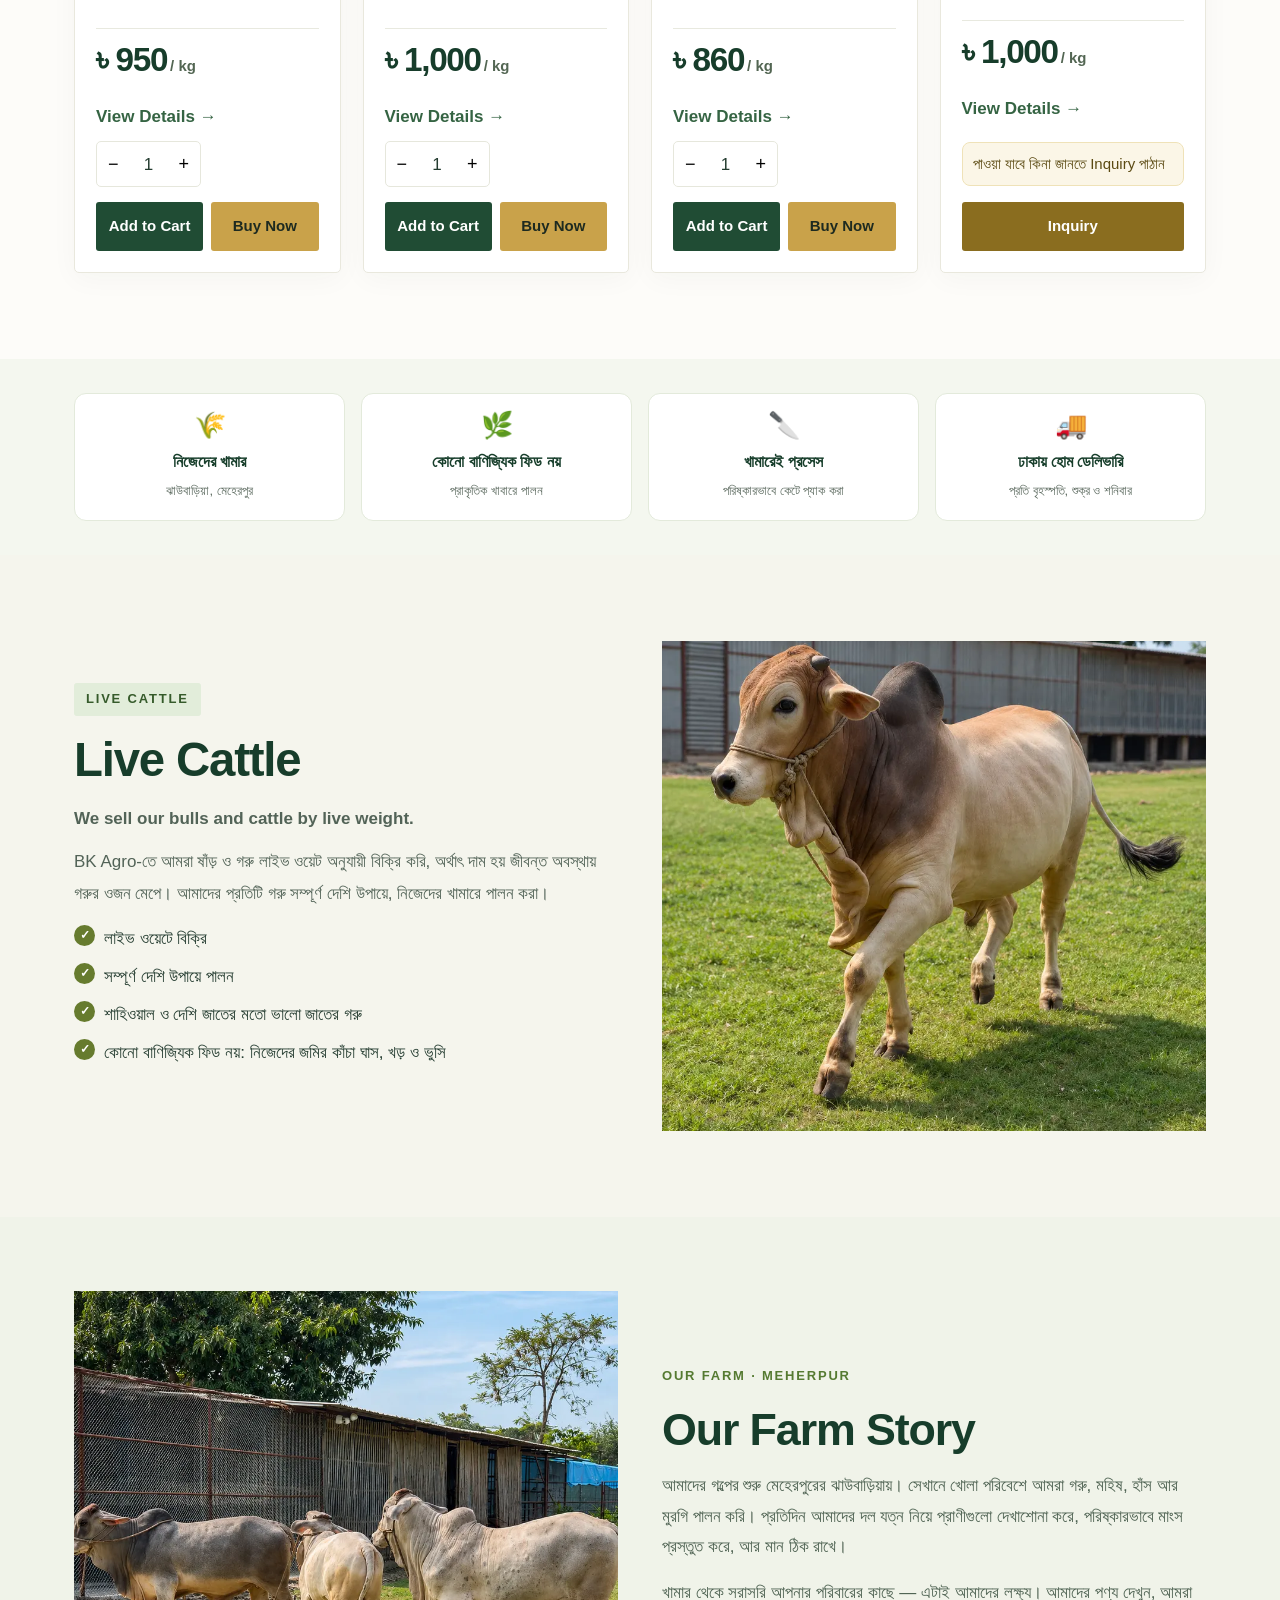
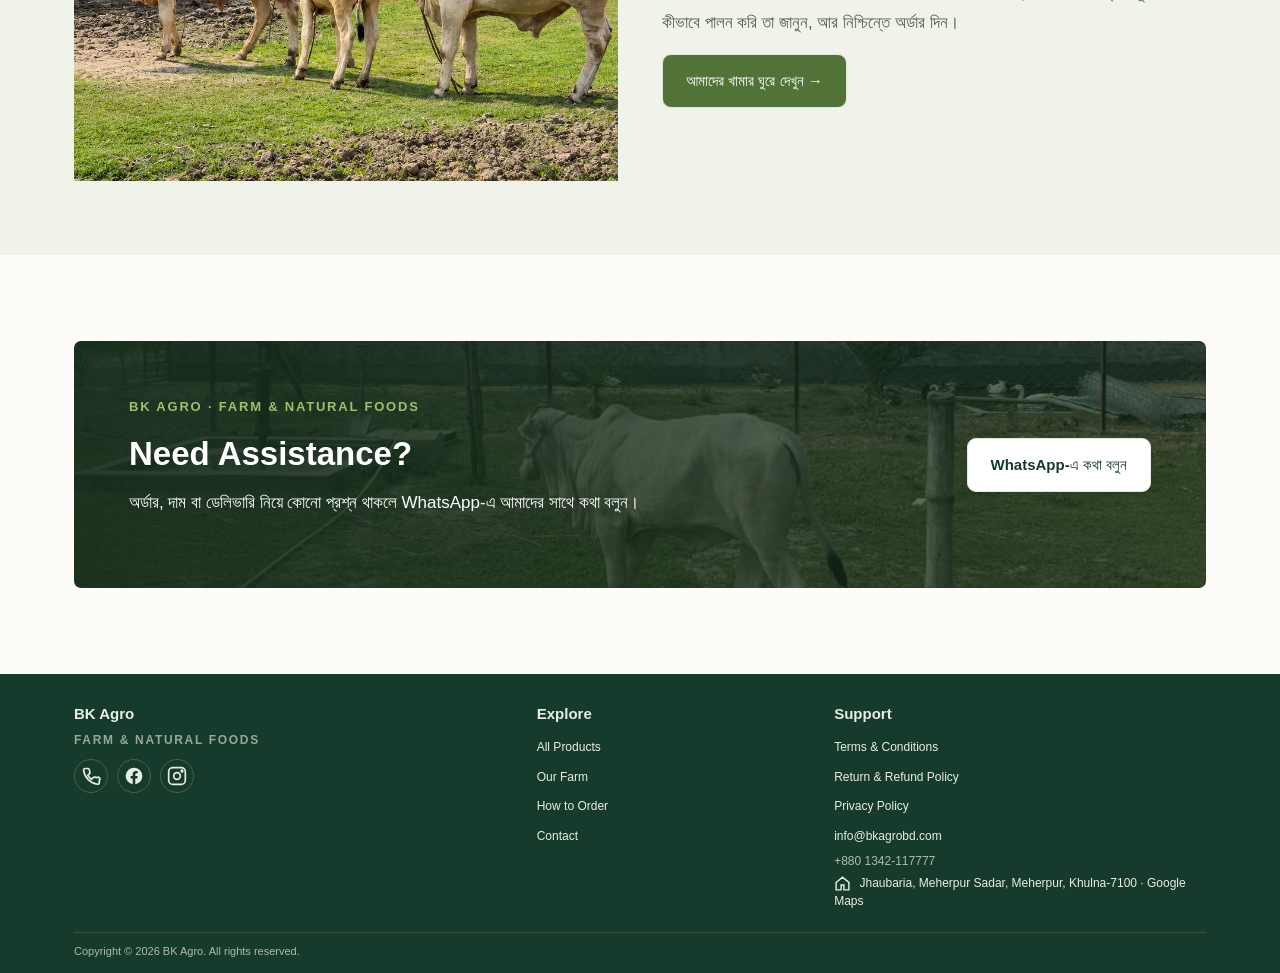
==== commit 9b853894: "Add files via upload" ====
--- a/index.html
+++ b/index.html
@@ -1,3 +1,3 @@
 <!DOCTYPE html>
 
-<html lang="en"><head><meta charset="utf-8"/><meta content="width=device-width,initial-scale=1" name="viewport"/><meta content="#667b2e" name="theme-color"/><link rel="icon" type="image/png" sizes="64x64" href="bk-agro-favicon.png"><link rel="icon" type="image/png" sizes="512x512" href="bk-agro-favicon-512.png"><link rel="apple-touch-icon" href="apple-touch-icon.png"><link href="assets/styles.css" rel="stylesheet"/><title>BK Agro</title><meta content="BK Agro, fresh farm products, eggs, meat and live cattle from Meherpur, Bangladesh." name="description"/><meta property="og:type" content="website"><meta property="og:site_name" content="BK Agro"><meta property="og:title" content="BK Agro | Farm &amp; Natural Foods"><meta property="og:description" content="মেহেরপুরে নিজেদের খামার থেকে টাটকা ডিম, দেশি মুরগি, হাঁস, গরু ও মহিষের মাংস। লাইভ ওয়েটে ষাঁড় ও গরু। ঢাকায় হোম ডেলিভারি।"><meta property="og:url" content="https://bkagrobd.com/"><meta property="og:image" content="https://bkagrobd.com/og-image.jpg"><meta property="og:image:width" content="1200"><meta property="og:image:height" content="630"><meta property="og:image:alt" content="BK Agro farm in Meherpur"><meta name="twitter:card" content="summary_large_image"><meta name="twitter:title" content="BK Agro | Farm &amp; Natural Foods"><meta name="twitter:description" content="মেহেরপুরে নিজেদের খামার থেকে টাটকা ডিম, দেশি মুরগি, হাঁস, গরু ও মহিষের মাংস। লাইভ ওয়েটে ষাঁড় ও গরু। ঢাকায় হোম ডেলিভারি।"><meta name="twitter:image" content="https://bkagrobd.com/og-image.jpg"></head><body><div id="header"></div><section class="hero"><div class="slide"><img alt="দেশি মুরগি" src="images/chicken-skin-off-v4.webp"/><div class="slidecopy"><div class="eyebrow">BK AGRO · FARM &amp; NATURAL FOODS</div><h1>Deshi Chicken</h1><p>আমাদের খামার থেকে যত্নে প্রস্তুত, পরিষ্কার ও প্রসেস করা দেশি মুরগি।</p><a class="btn" href="product.html?id=deshi-skinless">Buy Now →</a></div></div><div class="slide"><img alt="গরুর মাংস" src="images/beef-curry-cut.webp"/><div class="slidecopy"><div class="eyebrow">FARM &amp; NATURAL FOODS</div><h1>Farm Fresh Beef</h1><p>নিজেদের খামারে কাঁচা ঘাস খেয়ে বড় হওয়া গরুর টাটকা মাংস।</p><a class="btn" href="product.html?id=beef">Buy Now →</a></div></div><div class="slide"><img alt="দেশি মুরগির ডিম" src="images/deshi-eggs-12.webp"/><div class="slidecopy"><div class="eyebrow">FRESH FROM THE FARM</div><h1>Fresh Eggs</h1><p>খামার থেকে সংগ্রহ করা টাটকা ডিম, বাছাই করে বক্সে প্যাক করা।</p><a class="btn" href="#shop" data-filter-link="Eggs">Buy Now →</a></div></div><div class="slide"><img alt="হাঁসের মাংস" src="images/duck-meat-custom.webp"/><div class="slidecopy"><div class="eyebrow">RAISED WITH CARE</div><h1>Pati Hash &amp; Raj Hash</h1><p>ধান আর ধানের কুঁড়া খেয়ে বড় হওয়া পাতি হাঁস ও রাজহাঁস।</p><a class="btn" href="#shop" data-filter-link="Birds">Buy Now →</a></div></div><div class="dots" id="dots"></div></section><section class="section cat-section" id="categories"><div class="wrap"><div class="sectionhead"><div class="eyebrow" style="color:var(--green)">SHOP BY CATEGORY</div><h2>What Are You Looking For?</h2></div><div class="cat-grid"><a class="cat-tile" href="#shop" data-filter-link="Eggs"><img src="images/layer-eggs-12.webp" alt="ডিম" loading="lazy"><span><strong>Eggs</strong><small>লেয়ার, পাকিস্তানি, দেশি ও হাঁসের ডিম</small></span></a><a class="cat-tile" href="#shop" data-filter-link="Birds"><img src="images/deshi-with-skin.webp" alt="মুরগি ও হাঁস" loading="lazy"><span><strong>Birds</strong><small>দেশি ও পাকিস্তানি মুরগি, পাতি হাঁস, রাজহাঁস</small></span></a><a class="cat-tile" href="#shop" data-filter-link="Red Meat"><img src="images/beef-new.webp" alt="গরু ও মহিষের মাংস" loading="lazy"><span><strong>Red Meat</strong><small>গরু ও মহিষের মাংস</small></span></a><a class="cat-tile cat-photo" href="live-cattle.html"><img src="images/farm-cattle-10.webp" alt="BK Agro খামারের ষাঁড়" loading="lazy"><span><strong>Live Cattle</strong><small>লাইভ ওয়েট অনুযায়ী ষাঁড় ও গরু বিক্রি</small></span></a></div></div></section><section class="section" id="shop"><div class="wrap"><div class="sectionhead"><div class="eyebrow" style="color:var(--green)">OUR COLLECTION</div><h2>Fresh from the Farm</h2><p>আপনার পরিবারের জন্য যত্নে প্রস্তুত খামারের টাটকা পণ্য। পছন্দের পণ্য বেছে নিন, কার্টে যোগ করুন, আর সহজেই অর্ডার দিন।</p></div><div class="filters"><button class="filter active" data-filter="all" type="button">All Items</button><button class="filter" data-filter="Eggs" type="button">Eggs</button><button class="filter" data-filter="Birds" type="button">Birds</button><button class="filter" data-filter="Red Meat" type="button">Red Meat</button></div><div class="products" id="productgrid"></div></div></section><section class="section trust-section"><div class="wrap"><div class="trust-grid"><div class="trust-item"><span class="trust-ic">🌾</span><strong>নিজেদের খামার</strong><small>ঝাউবাড়িয়া, মেহেরপুর</small></div><div class="trust-item"><span class="trust-ic">🌿</span><strong>কোনো বাণিজ্যিক ফিড নয়</strong><small>প্রাকৃতিক খাবারে পালন</small></div><div class="trust-item"><span class="trust-ic">🔪</span><strong>খামারেই প্রসেস</strong><small>পরিষ্কারভাবে কেটে প্যাক করা</small></div><div class="trust-item"><span class="trust-ic">🚚</span><strong>ঢাকায় হোম ডেলিভারি</strong><small>প্রতি বৃহস্পতি, শুক্র ও শনিবার</small></div></div></div></section><section class="section soft" id="live"><div class="wrap split live-split"><div><div class="eyebrow" style="color:var(--green)">LIVE CATTLE</div><h2>Live Cattle</h2><p class="live-lead">We sell our bulls and cattle by live weight.</p><p>BK Agro-তে আমরা ষাঁড় ও গরু লাইভ ওয়েট অনুযায়ী বিক্রি করি, অর্থাৎ দাম হয় জীবন্ত অবস্থায় গরুর ওজন মেপে। আমাদের প্রতিটি গরু সম্পূর্ণ দেশি উপায়ে, নিজেদের খামারে পালন করা।</p><ul class="live-points"><li>লাইভ ওয়েটে বিক্রি</li><li>সম্পূর্ণ দেশি উপায়ে পালন</li><li>শাহিওয়াল ও দেশি জাতের মতো ভালো জাতের গরু</li><li>কোনো বাণিজ্যিক ফিড নয়: নিজেদের জমির কাঁচা ঘাস, খড় ও ভুসি</li></ul><a class="btn" href="live-cattle.html">Live Cattle →</a></div><img alt="BK Agro খামারে সামনে দৌড়ে আসছে আমাদের ষাঁড়" src="images/farm-cattle-01.webp" loading="lazy"/></div></section><section class="section farm-story-split" id="our-story"><div class="wrap farm-story-grid"><div aria-label="BK Agro farm and cattle in Meherpur" class="farm-story-photo" role="img"></div><div class="farm-story-copy"><div class="eyebrow">OUR FARM · MEHERPUR</div><h2>Our Farm Story</h2><p>আমাদের গল্পের শুরু মেহেরপুরের ঝাউবাড়িয়ায়। সেখানে খোলা পরিবেশে আমরা গরু, মহিষ, হাঁস আর মুরগি পালন করি। প্রতিদিন আমাদের দল যত্ন নিয়ে প্রাণীগুলো দেখাশোনা করে, পরিষ্কারভাবে মাংস প্রস্তুত করে, আর মান ঠিক রাখে।</p><p>খামার থেকে সরাসরি আপনার পরিবারের কাছে — এটাই আমাদের লক্ষ্য। আমাদের পণ্য দেখুন, আমরা কীভাবে পালন করি তা জানুন, আর নিশ্চিন্তে অর্ডার দিন।</p><a class="btn outline" href="about.html">আমাদের খামার ঘুরে দেখুন →</a></div></div></section><section class="section"><div class="wrap"><div class="banner"><div><div class="eyebrow">BK AGRO · FARM &amp; NATURAL FOODS</div><h2>Need Assistance?</h2><p>অর্ডার, দাম বা ডেলিভারি নিয়ে কোনো প্রশ্ন থাকলে হোয়াটসঅ্যাপে আমাদের সাথে কথা বলুন।</p></div><a class="btn outline" href="https://wa.me/8801342117777">হোয়াটসঅ্যাপে কথা বলুন</a></div></div></section><div id="footer"></div><script src="assets/site.js"></script><script src="assets/products.js"></script><script src="assets/app.js"></script></body></html>+<html lang="en"><head><meta charset="utf-8"/><meta content="width=device-width,initial-scale=1" name="viewport"/><meta content="#667b2e" name="theme-color"/><link rel="icon" type="image/png" sizes="64x64" href="bk-agro-favicon.png"><link rel="icon" type="image/png" sizes="512x512" href="bk-agro-favicon-512.png"><link rel="apple-touch-icon" href="apple-touch-icon.png"><link href="assets/styles.css" rel="stylesheet"/><title>BK Agro | Deshi Eggs, Deshi Chicken &amp; Beef Delivery in Dhaka</title><meta name="description" content="BK Agro: মেহেরপুরের নিজেদের খামার থেকে দেশি মুরগির ডিম, দেশি মুরগি, হাঁস, গরুর মাংস ও লাইভ গরু। Fresh farm food with home delivery in Dhaka."><meta name="robots" content="index, follow, max-image-preview:large"><link rel="canonical" href="https://bkagrobd.com/"><meta property="og:type" content="website"><meta property="og:site_name" content="BK Agro"><meta property="og:locale" content="bn_BD"><meta property="og:title" content="BK Agro | Deshi Eggs, Deshi Chicken &amp; Beef Delivery in Dhaka"><meta property="og:description" content="BK Agro: মেহেরপুরের নিজেদের খামার থেকে দেশি মুরগির ডিম, দেশি মুরগি, হাঁস, গরুর মাংস ও লাইভ গরু। Fresh farm food with home delivery in Dhaka."><meta property="og:url" content="https://bkagrobd.com/"><meta property="og:image" content="https://bkagrobd.com/og-bkagro-deshi-eggs.jpg"><meta property="og:image:width" content="1200"><meta property="og:image:height" content="630"><meta property="og:image:alt" content="BK Agro deshi chicken eggs"><meta name="twitter:card" content="summary_large_image"><meta name="twitter:title" content="BK Agro | Deshi Eggs, Deshi Chicken &amp; Beef Delivery in Dhaka"><meta name="twitter:description" content="BK Agro: মেহেরপুরের নিজেদের খামার থেকে দেশি মুরগির ডিম, দেশি মুরগি, হাঁস, গরুর মাংস ও লাইভ গরু। Fresh farm food with home delivery in Dhaka."><meta name="twitter:image" content="https://bkagrobd.com/og-bkagro-deshi-eggs.jpg"><script type="application/ld+json">{"@context": "https://schema.org", "@graph": [{"@type": ["Organization", "LocalBusiness"], "@id": "https://bkagrobd.com/#business", "name": "BK Agro", "alternateName": "বিকে এগ্রো", "slogan": "Farm & Natural Foods", "url": "https://bkagrobd.com/", "logo": "https://bkagrobd.com/bk-agro-logo.png", "image": "https://bkagrobd.com/og-bkagro-deshi-eggs.jpg", "telephone": "+8801342117777", "priceRange": "৳৳", "address": {"@type": "PostalAddress", "addressLocality": "Jhaubaria, Meherpur", "addressCountry": "BD"}, "areaServed": {"@type": "City", "name": "Dhaka"}, "sameAs": ["https://www.facebook.com/BKAgroBD", "https://www.instagram.com/bkagrobd/"], "contactPoint": {"@type": "ContactPoint", "telephone": "+8801342117777", "contactType": "customer service", "availableLanguage": ["bn", "en"]}}, {"@type": "WebSite", "@id": "https://bkagrobd.com/#website", "url": "https://bkagrobd.com/", "name": "BK Agro", "inLanguage": ["bn", "en"], "publisher": {"@id": "https://bkagrobd.com/#business"}}]}</script></head><body><div id="header"></div><section class="hero"><div class="slide"><img alt="দেশি মুরগি" src="images/chicken-skin-off-v4.webp"/><div class="slidecopy"><div class="eyebrow">BK AGRO · FARM &amp; NATURAL FOODS</div><h1>Deshi Chicken</h1><p>আমাদের খামার থেকে যত্নে প্রস্তুত, পরিষ্কার ও প্রসেস করা দেশি মুরগি।</p><a class="btn" href="product.html?id=deshi-skinless">Buy Now →</a></div></div><div class="slide"><img alt="গরুর মাংস" src="images/beef-curry-cut.webp"/><div class="slidecopy"><div class="eyebrow">FARM &amp; NATURAL FOODS</div><h2 class="slide-title">Farm Fresh Beef</h2><p>নিজেদের খামারে কাঁচা ঘাস খেয়ে বড় হওয়া গরুর টাটকা মাংস।</p><a class="btn" href="product.html?id=beef">Buy Now →</a></div></div><div class="slide"><img alt="দেশি মুরগির ডিম" src="images/deshi-eggs-12.webp"/><div class="slidecopy"><div class="eyebrow">FRESH FROM THE FARM</div><h2 class="slide-title">Fresh Eggs</h2><p>খামার থেকে সংগ্রহ করা টাটকা ডিম, বাছাই করে বক্সে প্যাক করা।</p><a class="btn" href="#shop" data-filter-link="Eggs">Buy Now →</a></div></div><div class="slide"><img alt="হাঁসের মাংস" src="images/duck-meat-custom.webp"/><div class="slidecopy"><div class="eyebrow">RAISED WITH CARE</div><h2 class="slide-title">Pati Hash &amp; Raj Hash</h2><p>ধান আর ধানের কুঁড়া খেয়ে বড় হওয়া পাতি হাঁস ও রাজহাঁস।</p><a class="btn" href="#shop" data-filter-link="Birds">Buy Now →</a></div></div><div class="dots" id="dots"></div></section><section class="section cat-section" id="categories"><div class="wrap"><div class="sectionhead"><div class="eyebrow" style="color:var(--green)">SHOP BY CATEGORY</div><h2>What Are You Looking For?</h2></div><div class="cat-grid"><a class="cat-tile" href="#shop" data-filter-link="Eggs"><img src="images/layer-eggs-12.webp" alt="ডিম" loading="lazy"><span><strong>Eggs</strong><small>লেয়ার, পাকিস্তানি, দেশি ও হাঁসের ডিম</small></span></a><a class="cat-tile" href="#shop" data-filter-link="Birds"><img src="images/deshi-with-skin.webp" alt="মুরগি ও হাঁস" loading="lazy"><span><strong>Birds</strong><small>দেশি ও পাকিস্তানি মুরগি, পাতি হাঁস, রাজহাঁস</small></span></a><a class="cat-tile" href="#shop" data-filter-link="Red Meat"><img src="images/beef-new.webp" alt="গরু ও মহিষের মাংস" loading="lazy"><span><strong>Red Meat</strong><small>গরু ও মহিষের মাংস</small></span></a><a class="cat-tile cat-photo" href="#live"><img src="images/farm-cattle-10.webp" alt="BK Agro খামারের ষাঁড়" loading="lazy"><span><strong>Live Cattle</strong><small>লাইভ ওয়েট অনুযায়ী ষাঁড় ও গরু বিক্রি</small></span></a></div></div></section><section class="section" id="shop"><div class="wrap"><div class="sectionhead"><div class="eyebrow" style="color:var(--green)">OUR COLLECTION</div><h2>Fresh from the Farm</h2><p>আপনার পরিবারের জন্য যত্নে প্রস্তুত খামারের টাটকা পণ্য। পছন্দের পণ্য বেছে নিন, কার্টে যোগ করুন, আর সহজেই অর্ডার দিন।</p></div><div class="filters"><button class="filter active" data-filter="all" type="button">All Items</button><button class="filter" data-filter="Eggs" type="button">Eggs</button><button class="filter" data-filter="Birds" type="button">Birds</button><button class="filter" data-filter="Red Meat" type="button">Red Meat</button><button class="filter" data-filter="Groceries" type="button">Groceries</button></div><div class="products" id="productgrid"></div></div></section><section class="section trust-section"><div class="wrap"><div class="trust-grid"><div class="trust-item"><span class="trust-ic">🌾</span><strong>নিজেদের খামার</strong><small>ঝাউবাড়িয়া, মেহেরপুর</small></div><div class="trust-item"><span class="trust-ic">🌿</span><strong>কোনো বাণিজ্যিক ফিড নয়</strong><small>প্রাকৃতিক খাবারে পালন</small></div><div class="trust-item"><span class="trust-ic">🔪</span><strong>খামারেই প্রসেস</strong><small>পরিষ্কারভাবে কেটে প্যাক করা</small></div><div class="trust-item"><span class="trust-ic">🚚</span><strong>ঢাকায় হোম ডেলিভারি</strong><small>প্রতি বৃহস্পতি, শুক্র ও শনিবার</small></div></div></div></section><section class="section soft" id="live"><div class="wrap split live-split"><div><div class="eyebrow" style="color:var(--green)">LIVE CATTLE</div><h2>Live Cattle</h2><p class="live-lead">We sell our bulls and cattle by live weight.</p><p>BK Agro-তে আমরা ষাঁড় ও গরু লাইভ ওয়েট অনুযায়ী বিক্রি করি, অর্থাৎ দাম হয় জীবন্ত অবস্থায় গরুর ওজন মেপে। আমাদের প্রতিটি গরু সম্পূর্ণ দেশি উপায়ে, নিজেদের খামারে পালন করা।</p><ul class="live-points"><li>লাইভ ওয়েটে বিক্রি</li><li>সম্পূর্ণ দেশি উপায়ে পালন</li><li>শাহিওয়াল ও দেশি জাতের মতো ভালো জাতের গরু</li><li>কোনো বাণিজ্যিক ফিড নয়: নিজেদের জমির কাঁচা ঘাস, খড় ও ভুসি</li></ul></div><img alt="BK Agro খামারে সামনে দৌড়ে আসছে আমাদের ষাঁড়" src="images/farm-cattle-01.webp" loading="lazy"/></div></section><section class="section farm-story-split" id="our-story"><div class="wrap farm-story-grid"><div aria-label="BK Agro farm and cattle in Meherpur" class="farm-story-photo" role="img"></div><div class="farm-story-copy"><div class="eyebrow">OUR FARM · MEHERPUR</div><h2>Our Farm Story</h2><p>আমাদের গল্পের শুরু মেহেরপুরের ঝাউবাড়িয়ায়। সেখানে খোলা পরিবেশে আমরা গরু, মহিষ, হাঁস আর মুরগি পালন করি। প্রতিদিন আমাদের দল যত্ন নিয়ে প্রাণীগুলো দেখাশোনা করে, পরিষ্কারভাবে মাংস প্রস্তুত করে, আর মান ঠিক রাখে।</p><p>খামার থেকে সরাসরি আপনার পরিবারের কাছে — এটাই আমাদের লক্ষ্য। আমাদের পণ্য দেখুন, আমরা কীভাবে পালন করি তা জানুন, আর নিশ্চিন্তে অর্ডার দিন।</p><a class="btn outline" href="about.html">আমাদের খামার ঘুরে দেখুন →</a></div></div></section><section class="section"><div class="wrap"><div class="banner"><div><div class="eyebrow">BK AGRO · FARM &amp; NATURAL FOODS</div><h2>Need Assistance?</h2><p>অর্ডার, দাম বা ডেলিভারি নিয়ে কোনো প্রশ্ন থাকলে WhatsApp-এ আমাদের সাথে কথা বলুন।</p></div><a class="btn outline" href="https://wa.me/8801342117777">WhatsApp-এ কথা বলুন</a></div></div></section><div id="footer"></div><script src="assets/site.js"></script><script src="assets/products.js"></script><script src="assets/app.js"></script><script src="assets/inquiry.js"></script></body></html>
--- a/assets/styles.css
+++ b/assets/styles.css
@@ -455,3 +455,52 @@
 .product:hover h3 a,.product h3 a:hover,.product h3 a:focus-visible{color:#4c7a1e!important;text-decoration:underline!important;text-decoration-color:#83a943!important;text-decoration-thickness:2px!important;text-underline-offset:5px!important}
 #live .split>img{object-position:center 40%!important}
 #live .split>img{object-position:center 78%!important}
+/* Round 3: inquiry-only products (Buffalo Meat) */
+.inquiry-note{font-size:14px;color:#6b5a1e;background:#fbf6e7;border:1px solid #efe2b8;border-radius:8px;padding:8px 10px;margin:10px 0 12px}
+.inquiry-buttons{grid-template-columns:1fr!important}
+.inquiry-btn{background:#8a6d1f!important;border-color:#8a6d1f!important;color:#fff!important;width:100%}
+.inquiry-btn:hover{background:#6f5715!important}
+.detail-inquiry{display:block!important}
+.detail-inquiry .inquiry-btn{width:auto;min-width:220px}
+.inq-overlay{position:fixed;inset:0;z-index:300;background:rgba(10,20,12,.6);display:none;align-items:center;justify-content:center;padding:18px}
+.inq-overlay.open{display:flex}
+.inq-dialog{position:relative;background:#fff;border-radius:14px;max-width:480px;width:100%;max-height:92vh;overflow:auto;padding:28px 26px;box-shadow:0 24px 60px rgba(0,0,0,.25)}
+.inq-dialog h2{margin:6px 0 4px;font-size:26px}
+.inq-sub{color:#5d6858;font-size:15px;margin:0 0 16px}
+.inq-close{position:absolute;top:10px;right:12px;border:0;background:none;font-size:30px;line-height:1;color:#555;min-height:0!important;min-width:0!important}
+.inq-form{display:grid;gap:12px}
+.inq-form label{display:grid;gap:5px;font-weight:600;font-size:14px;color:#18341e}
+.inq-form .optional{font-weight:400;color:#7a8475}
+.inq-form input,.inq-form textarea{font:inherit;font-weight:400;padding:11px 12px;border:1px solid #d6dccf;border-radius:8px;width:100%;box-sizing:border-box}
+.inq-form input:focus,.inq-form textarea:focus{outline:2px solid #83a943;border-color:#83a943}
+.inq-hp{position:absolute!important;left:-9999px!important;width:1px!important;height:1px!important;opacity:0}
+.inq-actions{display:flex;gap:10px;flex-wrap:wrap}
+.inq-actions .btn{flex:1 1 160px;text-align:center;justify-content:center}
+.inq-status{margin:0;font-size:14px;min-height:1em}
+.inq-status.err{color:#a3261b}
+.inq-done{text-align:center;padding:10px 0}
+.inq-tick{width:56px;height:56px;border-radius:50%;background:#667b2e;color:#fff;font-size:30px;display:grid;place-items:center;margin:0 auto 10px}
+/* Round 3: groceries coming soon */
+.coming-soon-panel{grid-column:1/-1;text-align:center;background:#fff;border:1px dashed #c9d3bd;border-radius:14px;padding:56px 20px}
+.coming-soon-panel .cs-badge{display:inline-block;background:#eaf3df;color:#38591b;font-weight:700;letter-spacing:2px;font-size:13px;padding:6px 14px;border-radius:20px}
+.coming-soon-panel h3{font-size:30px;margin:14px 0 8px}
+.coming-soon-panel p{color:#5d6858;margin:0}
+#live{scroll-margin-top:90px}
+/* Round 3 SEO: one h1 per page; other hero slide titles are h2 styled the same */
+.hero .slidecopy h2.slide-title{font-family:'Nexa','Kalpurush',Arial,sans-serif!important;font-size:clamp(36px,5vw,67px)!important;font-weight:800!important;line-height:1.1!important;letter-spacing:-.035em!important;text-shadow:0 2px 18px rgba(0,0,0,.12);margin:0 0 14px!important;color:inherit}
+@media(max-width:760px){.hero .slidecopy h2.slide-title{font-size:clamp(29px,8vw,43px)!important;line-height:1.15!important}}
+.product.bk-clean-card .card-buttons .btn.inquiry-btn,.premium-detail .btn.inquiry-btn{background:#8a6d1f!important;border-color:#8a6d1f!important;color:#fff!important}
+.product.bk-clean-card .card-buttons .btn.inquiry-btn:hover{background:#6f5715!important}
+.product.bk-clean-card .inquiry-note{display:block!important;font-size:13px;margin:8px 0 12px}
+.inq-form label{display:block!important}
+.inq-form label input,.inq-form label textarea{display:block;margin-top:5px}
+.inq-form[hidden]{display:none!important}
+/* Round 3b: clear Bangla badges on product pages (bigger, real weight, no fake bold) */
+.no-feed-badge{font-family:'Kalpurush',serif!important;font-size:17px!important;font-weight:400!important;font-synthesis:none;color:#1d3f12!important;background:#eaf5de!important;border:1px solid #9fc574!important;padding:11px 14px!important;line-height:1.5!important;display:flex!important;align-items:center;gap:10px;letter-spacing:.2px}
+.no-feed-badge{position:relative;padding-left:44px!important}
+.no-feed-badge::before{content:'✓';position:absolute;left:13px;top:50%;transform:translateY(-50%);width:22px;height:22px;border-radius:50%;background:#4c7a1e;color:#fff;font:700 13px/22px Arial,sans-serif;text-align:center}
+.detail-shipping{font-family:'Kalpurush',serif!important;font-size:17px!important;font-weight:400!important;font-synthesis:none;color:#24451f!important;line-height:1.5}
+.detail-lead{color:#3f4b43!important;font-size:17px!important}
+.detail-mini{font-size:15px!important;color:#3b4d3e!important;gap:18px!important}
+.detail-mini span{font-family:'Kalpurush',serif;font-weight:400;font-synthesis:none}
+.inquiry-note{font-size:15px!important;font-weight:400!important;font-synthesis:none;color:#5b4a12!important}
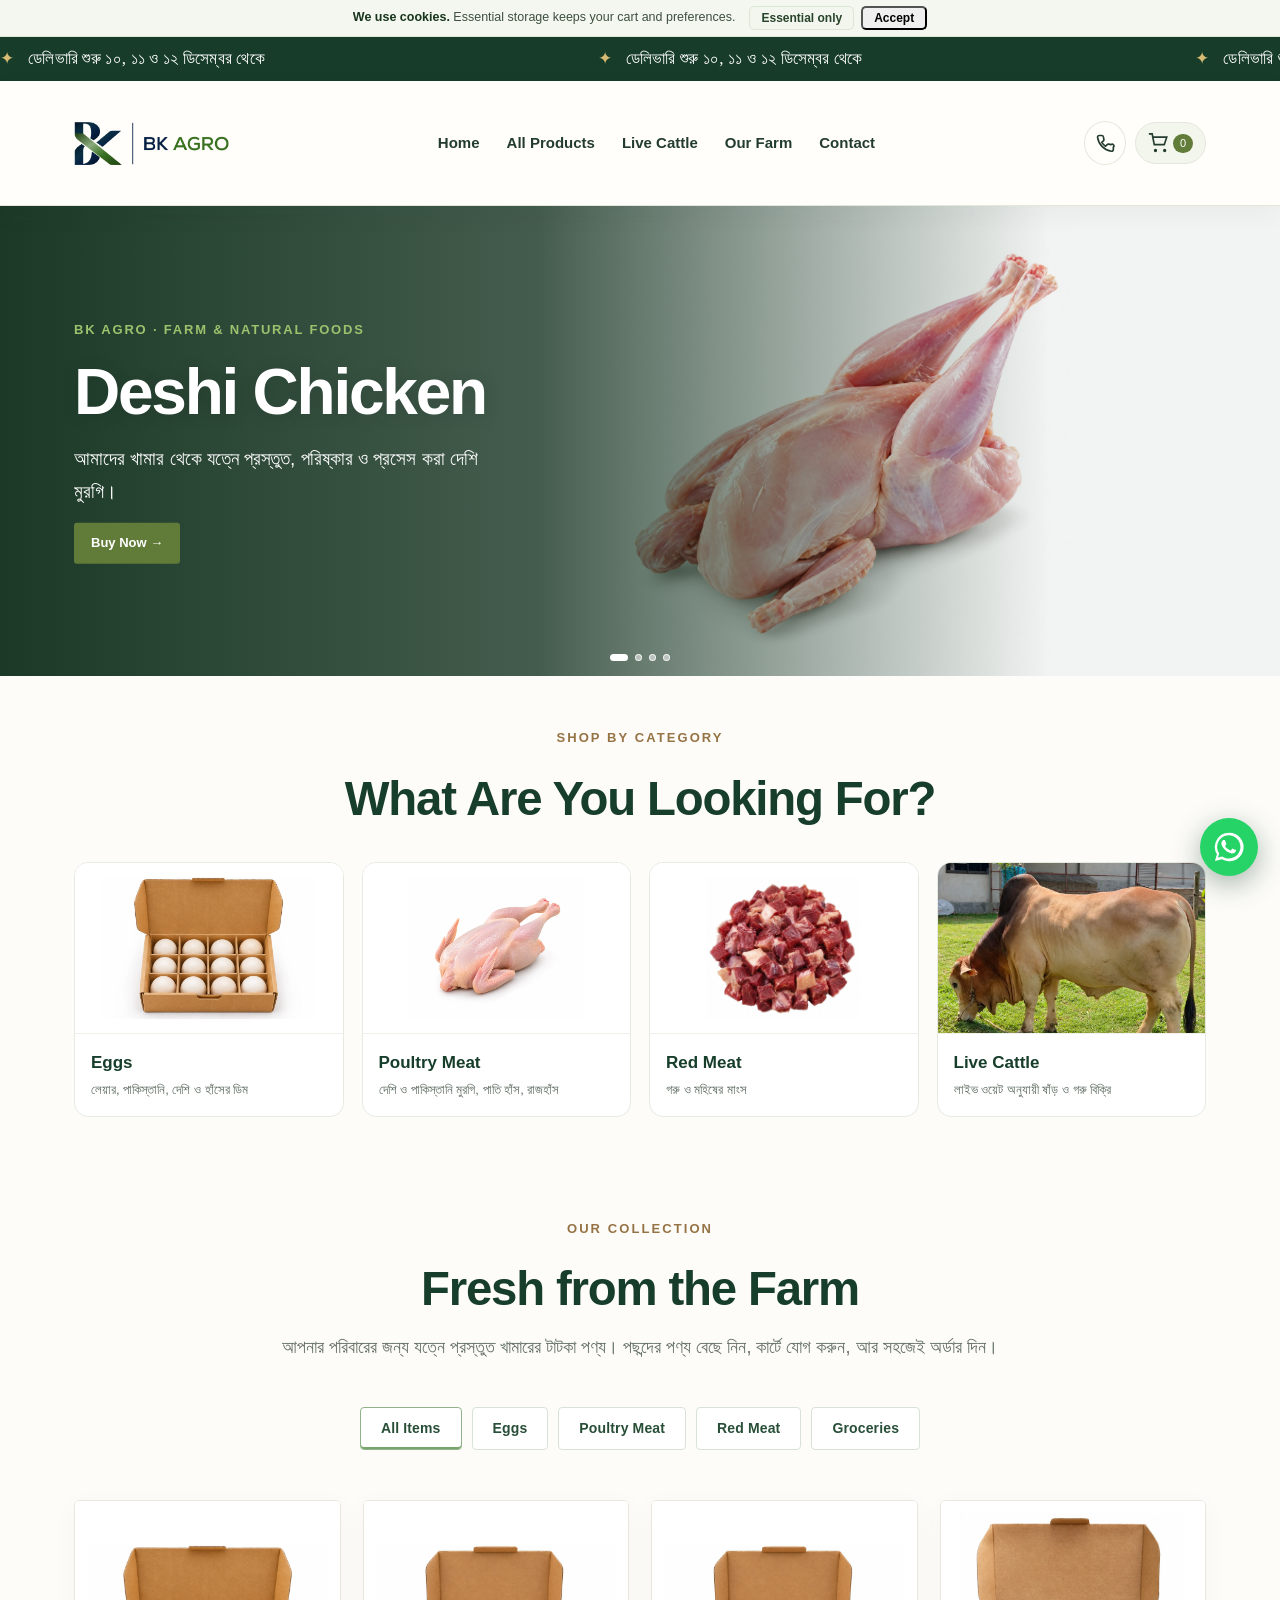
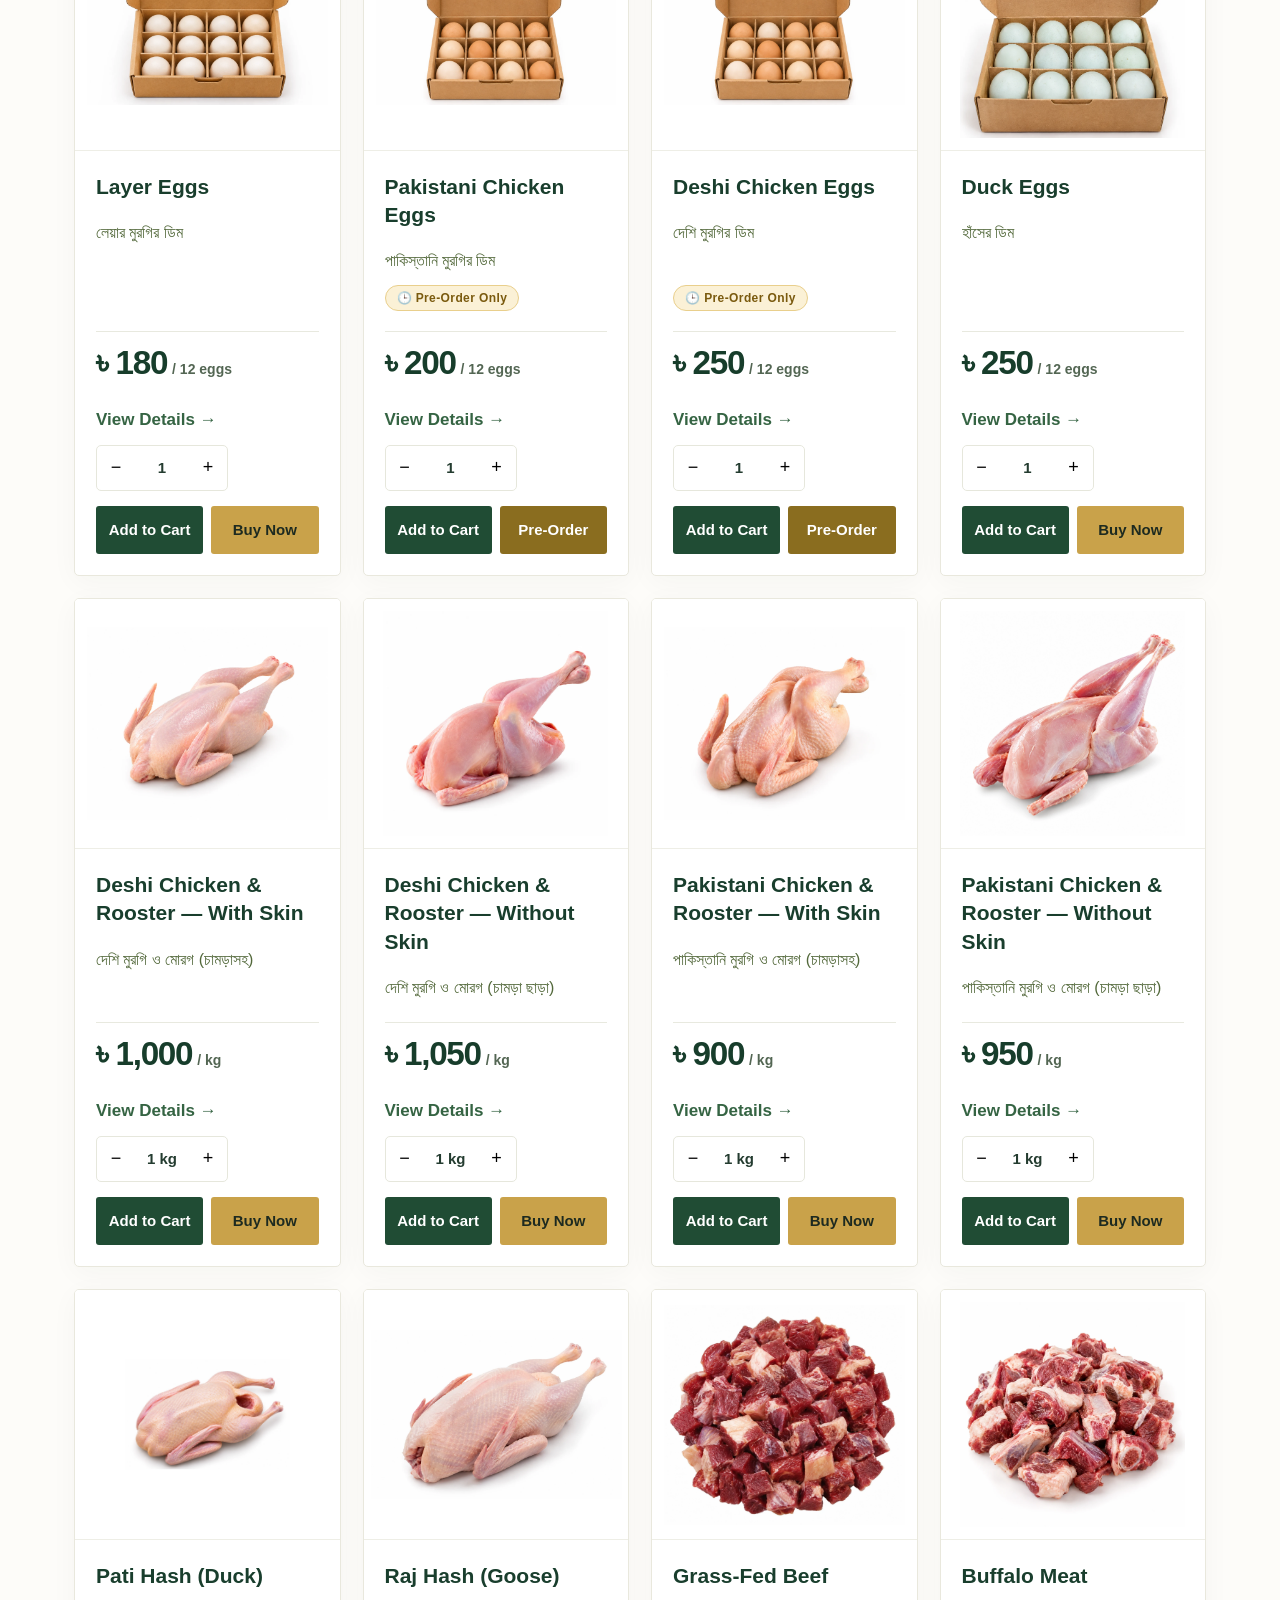
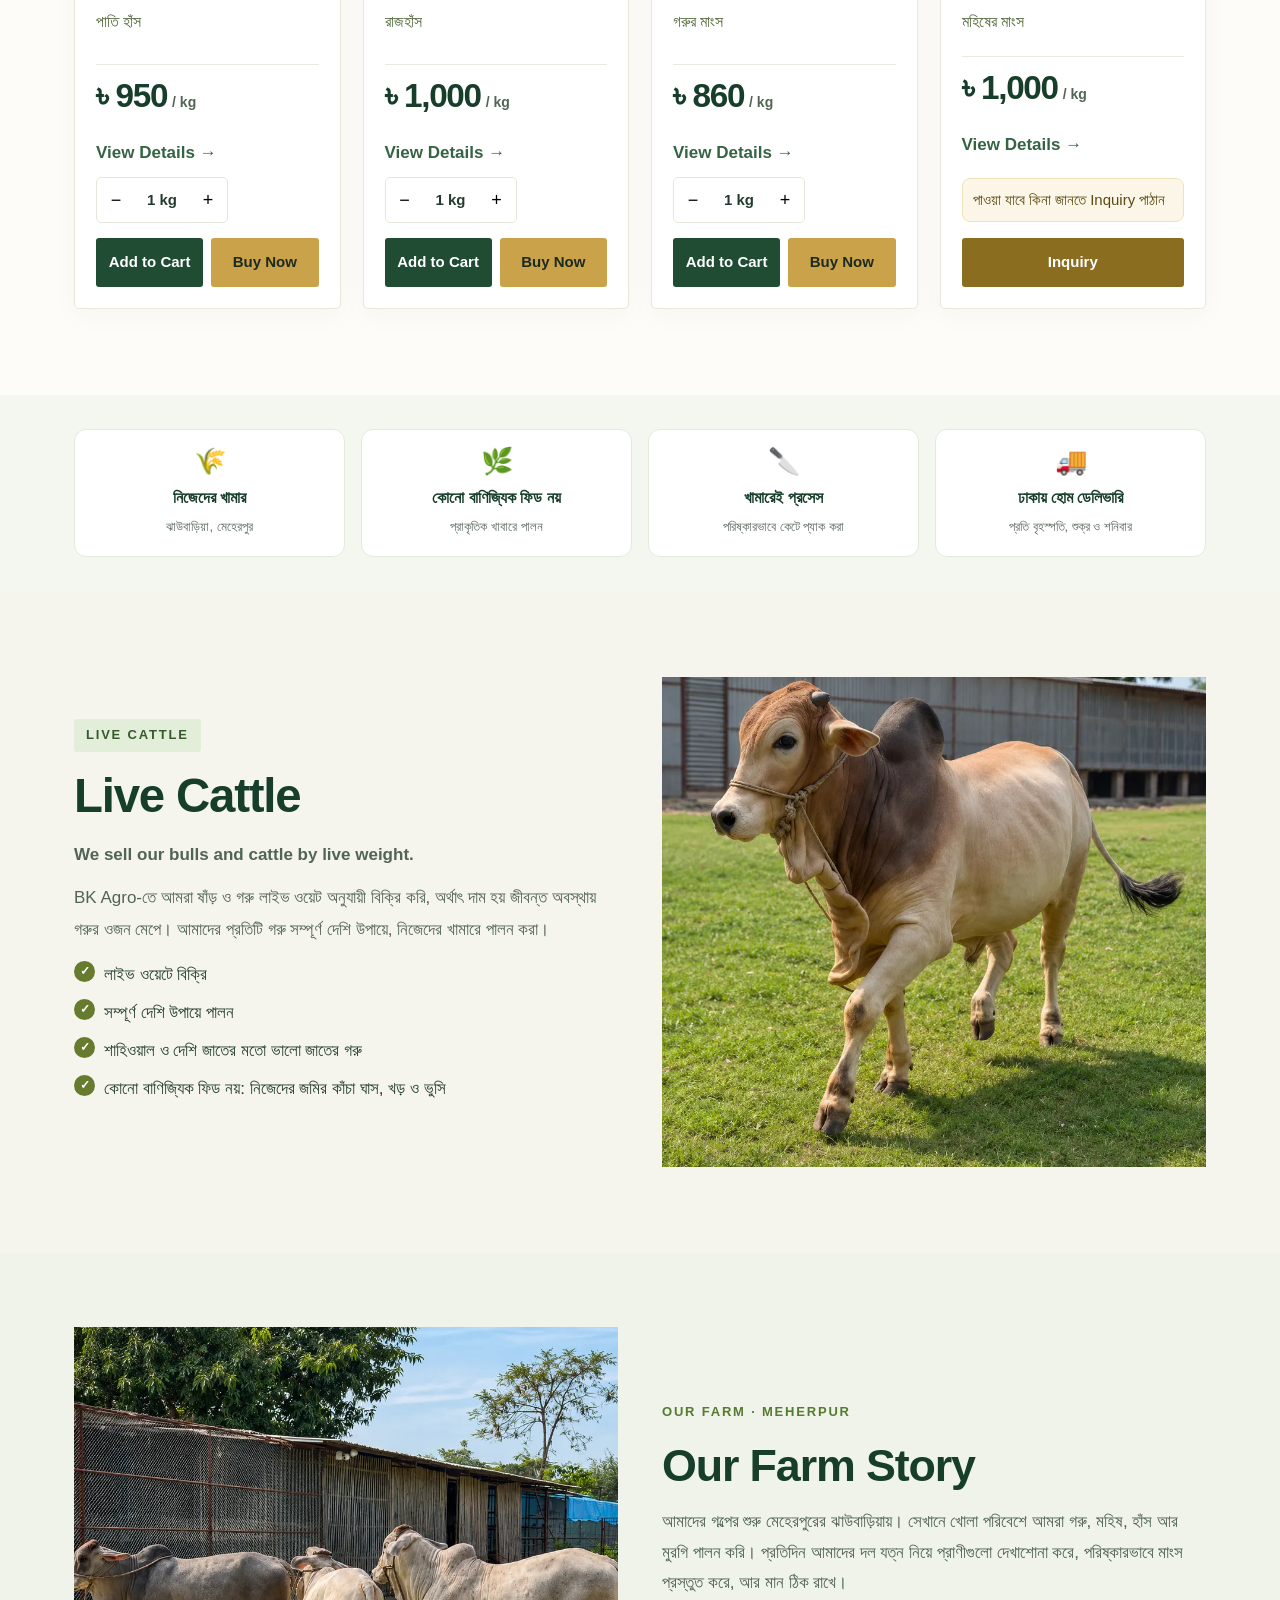
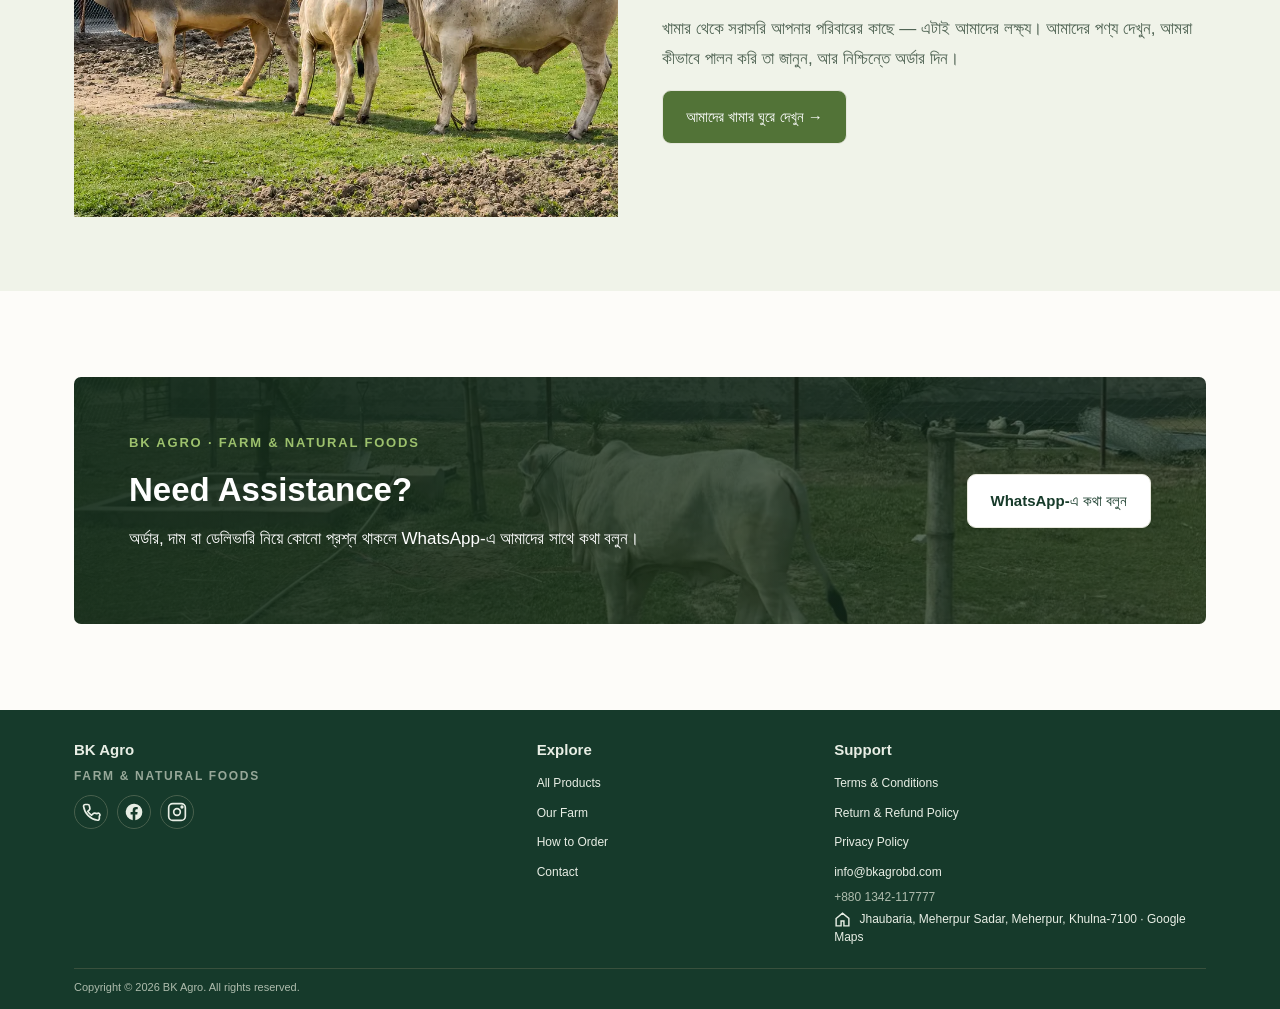
==== commit 75bccebd: "Add files via upload" ====
--- a/index.html
+++ b/index.html
@@ -1,3 +1,3 @@
 <!DOCTYPE html>
 
-<html lang="en"><head><meta charset="utf-8"/><meta content="width=device-width,initial-scale=1" name="viewport"/><meta content="#667b2e" name="theme-color"/><link rel="icon" type="image/png" sizes="64x64" href="bk-agro-favicon.png"><link rel="icon" type="image/png" sizes="512x512" href="bk-agro-favicon-512.png"><link rel="apple-touch-icon" href="apple-touch-icon.png"><link href="assets/styles.css" rel="stylesheet"/><title>BK Agro | Deshi Eggs, Deshi Chicken &amp; Beef Delivery in Dhaka</title><meta name="description" content="BK Agro: মেহেরপুরের নিজেদের খামার থেকে দেশি মুরগির ডিম, দেশি মুরগি, হাঁস, গরুর মাংস ও লাইভ গরু। Fresh farm food with home delivery in Dhaka."><meta name="robots" content="index, follow, max-image-preview:large"><link rel="canonical" href="https://bkagrobd.com/"><meta property="og:type" content="website"><meta property="og:site_name" content="BK Agro"><meta property="og:locale" content="bn_BD"><meta property="og:title" content="BK Agro | Deshi Eggs, Deshi Chicken &amp; Beef Delivery in Dhaka"><meta property="og:description" content="BK Agro: মেহেরপুরের নিজেদের খামার থেকে দেশি মুরগির ডিম, দেশি মুরগি, হাঁস, গরুর মাংস ও লাইভ গরু। Fresh farm food with home delivery in Dhaka."><meta property="og:url" content="https://bkagrobd.com/"><meta property="og:image" content="https://bkagrobd.com/og-bkagro-deshi-eggs.jpg"><meta property="og:image:width" content="1200"><meta property="og:image:height" content="630"><meta property="og:image:alt" content="BK Agro deshi chicken eggs"><meta name="twitter:card" content="summary_large_image"><meta name="twitter:title" content="BK Agro | Deshi Eggs, Deshi Chicken &amp; Beef Delivery in Dhaka"><meta name="twitter:description" content="BK Agro: মেহেরপুরের নিজেদের খামার থেকে দেশি মুরগির ডিম, দেশি মুরগি, হাঁস, গরুর মাংস ও লাইভ গরু। Fresh farm food with home delivery in Dhaka."><meta name="twitter:image" content="https://bkagrobd.com/og-bkagro-deshi-eggs.jpg"><script type="application/ld+json">{"@context": "https://schema.org", "@graph": [{"@type": ["Organization", "LocalBusiness"], "@id": "https://bkagrobd.com/#business", "name": "BK Agro", "alternateName": "বিকে এগ্রো", "slogan": "Farm & Natural Foods", "url": "https://bkagrobd.com/", "logo": "https://bkagrobd.com/bk-agro-logo.png", "image": "https://bkagrobd.com/og-bkagro-deshi-eggs.jpg", "telephone": "+8801342117777", "priceRange": "৳৳", "address": {"@type": "PostalAddress", "addressLocality": "Jhaubaria, Meherpur", "addressCountry": "BD"}, "areaServed": {"@type": "City", "name": "Dhaka"}, "sameAs": ["https://www.facebook.com/BKAgroBD", "https://www.instagram.com/bkagrobd/"], "contactPoint": {"@type": "ContactPoint", "telephone": "+8801342117777", "contactType": "customer service", "availableLanguage": ["bn", "en"]}}, {"@type": "WebSite", "@id": "https://bkagrobd.com/#website", "url": "https://bkagrobd.com/", "name": "BK Agro", "inLanguage": ["bn", "en"], "publisher": {"@id": "https://bkagrobd.com/#business"}}]}</script></head><body><div id="header"></div><section class="hero"><div class="slide"><img alt="দেশি মুরগি" src="images/chicken-skin-off-v4.webp"/><div class="slidecopy"><div class="eyebrow">BK AGRO · FARM &amp; NATURAL FOODS</div><h1>Deshi Chicken</h1><p>আমাদের খামার থেকে যত্নে প্রস্তুত, পরিষ্কার ও প্রসেস করা দেশি মুরগি।</p><a class="btn" href="product.html?id=deshi-skinless">Buy Now →</a></div></div><div class="slide"><img alt="গরুর মাংস" src="images/beef-curry-cut.webp"/><div class="slidecopy"><div class="eyebrow">FARM &amp; NATURAL FOODS</div><h2 class="slide-title">Farm Fresh Beef</h2><p>নিজেদের খামারে কাঁচা ঘাস খেয়ে বড় হওয়া গরুর টাটকা মাংস।</p><a class="btn" href="product.html?id=beef">Buy Now →</a></div></div><div class="slide"><img alt="দেশি মুরগির ডিম" src="images/deshi-eggs-12.webp"/><div class="slidecopy"><div class="eyebrow">FRESH FROM THE FARM</div><h2 class="slide-title">Fresh Eggs</h2><p>খামার থেকে সংগ্রহ করা টাটকা ডিম, বাছাই করে বক্সে প্যাক করা।</p><a class="btn" href="#shop" data-filter-link="Eggs">Buy Now →</a></div></div><div class="slide"><img alt="হাঁসের মাংস" src="images/duck-meat-custom.webp"/><div class="slidecopy"><div class="eyebrow">RAISED WITH CARE</div><h2 class="slide-title">Pati Hash &amp; Raj Hash</h2><p>ধান আর ধানের কুঁড়া খেয়ে বড় হওয়া পাতি হাঁস ও রাজহাঁস।</p><a class="btn" href="#shop" data-filter-link="Birds">Buy Now →</a></div></div><div class="dots" id="dots"></div></section><section class="section cat-section" id="categories"><div class="wrap"><div class="sectionhead"><div class="eyebrow" style="color:var(--green)">SHOP BY CATEGORY</div><h2>What Are You Looking For?</h2></div><div class="cat-grid"><a class="cat-tile" href="#shop" data-filter-link="Eggs"><img src="images/layer-eggs-12.webp" alt="ডিম" loading="lazy"><span><strong>Eggs</strong><small>লেয়ার, পাকিস্তানি, দেশি ও হাঁসের ডিম</small></span></a><a class="cat-tile" href="#shop" data-filter-link="Birds"><img src="images/deshi-with-skin.webp" alt="মুরগি ও হাঁস" loading="lazy"><span><strong>Birds</strong><small>দেশি ও পাকিস্তানি মুরগি, পাতি হাঁস, রাজহাঁস</small></span></a><a class="cat-tile" href="#shop" data-filter-link="Red Meat"><img src="images/beef-new.webp" alt="গরু ও মহিষের মাংস" loading="lazy"><span><strong>Red Meat</strong><small>গরু ও মহিষের মাংস</small></span></a><a class="cat-tile cat-photo" href="#live"><img src="images/farm-cattle-10.webp" alt="BK Agro খামারের ষাঁড়" loading="lazy"><span><strong>Live Cattle</strong><small>লাইভ ওয়েট অনুযায়ী ষাঁড় ও গরু বিক্রি</small></span></a></div></div></section><section class="section" id="shop"><div class="wrap"><div class="sectionhead"><div class="eyebrow" style="color:var(--green)">OUR COLLECTION</div><h2>Fresh from the Farm</h2><p>আপনার পরিবারের জন্য যত্নে প্রস্তুত খামারের টাটকা পণ্য। পছন্দের পণ্য বেছে নিন, কার্টে যোগ করুন, আর সহজেই অর্ডার দিন।</p></div><div class="filters"><button class="filter active" data-filter="all" type="button">All Items</button><button class="filter" data-filter="Eggs" type="button">Eggs</button><button class="filter" data-filter="Birds" type="button">Birds</button><button class="filter" data-filter="Red Meat" type="button">Red Meat</button><button class="filter" data-filter="Groceries" type="button">Groceries</button></div><div class="products" id="productgrid"></div></div></section><section class="section trust-section"><div class="wrap"><div class="trust-grid"><div class="trust-item"><span class="trust-ic">🌾</span><strong>নিজেদের খামার</strong><small>ঝাউবাড়িয়া, মেহেরপুর</small></div><div class="trust-item"><span class="trust-ic">🌿</span><strong>কোনো বাণিজ্যিক ফিড নয়</strong><small>প্রাকৃতিক খাবারে পালন</small></div><div class="trust-item"><span class="trust-ic">🔪</span><strong>খামারেই প্রসেস</strong><small>পরিষ্কারভাবে কেটে প্যাক করা</small></div><div class="trust-item"><span class="trust-ic">🚚</span><strong>ঢাকায় হোম ডেলিভারি</strong><small>প্রতি বৃহস্পতি, শুক্র ও শনিবার</small></div></div></div></section><section class="section soft" id="live"><div class="wrap split live-split"><div><div class="eyebrow" style="color:var(--green)">LIVE CATTLE</div><h2>Live Cattle</h2><p class="live-lead">We sell our bulls and cattle by live weight.</p><p>BK Agro-তে আমরা ষাঁড় ও গরু লাইভ ওয়েট অনুযায়ী বিক্রি করি, অর্থাৎ দাম হয় জীবন্ত অবস্থায় গরুর ওজন মেপে। আমাদের প্রতিটি গরু সম্পূর্ণ দেশি উপায়ে, নিজেদের খামারে পালন করা।</p><ul class="live-points"><li>লাইভ ওয়েটে বিক্রি</li><li>সম্পূর্ণ দেশি উপায়ে পালন</li><li>শাহিওয়াল ও দেশি জাতের মতো ভালো জাতের গরু</li><li>কোনো বাণিজ্যিক ফিড নয়: নিজেদের জমির কাঁচা ঘাস, খড় ও ভুসি</li></ul></div><img alt="BK Agro খামারে সামনে দৌড়ে আসছে আমাদের ষাঁড়" src="images/farm-cattle-01.webp" loading="lazy"/></div></section><section class="section farm-story-split" id="our-story"><div class="wrap farm-story-grid"><div aria-label="BK Agro farm and cattle in Meherpur" class="farm-story-photo" role="img"></div><div class="farm-story-copy"><div class="eyebrow">OUR FARM · MEHERPUR</div><h2>Our Farm Story</h2><p>আমাদের গল্পের শুরু মেহেরপুরের ঝাউবাড়িয়ায়। সেখানে খোলা পরিবেশে আমরা গরু, মহিষ, হাঁস আর মুরগি পালন করি। প্রতিদিন আমাদের দল যত্ন নিয়ে প্রাণীগুলো দেখাশোনা করে, পরিষ্কারভাবে মাংস প্রস্তুত করে, আর মান ঠিক রাখে।</p><p>খামার থেকে সরাসরি আপনার পরিবারের কাছে — এটাই আমাদের লক্ষ্য। আমাদের পণ্য দেখুন, আমরা কীভাবে পালন করি তা জানুন, আর নিশ্চিন্তে অর্ডার দিন।</p><a class="btn outline" href="about.html">আমাদের খামার ঘুরে দেখুন →</a></div></div></section><section class="section"><div class="wrap"><div class="banner"><div><div class="eyebrow">BK AGRO · FARM &amp; NATURAL FOODS</div><h2>Need Assistance?</h2><p>অর্ডার, দাম বা ডেলিভারি নিয়ে কোনো প্রশ্ন থাকলে WhatsApp-এ আমাদের সাথে কথা বলুন।</p></div><a class="btn outline" href="https://wa.me/8801342117777">WhatsApp-এ কথা বলুন</a></div></div></section><div id="footer"></div><script src="assets/site.js"></script><script src="assets/products.js"></script><script src="assets/app.js"></script><script src="assets/inquiry.js"></script></body></html>+<html lang="en"><head><meta charset="utf-8"/><meta content="width=device-width,initial-scale=1" name="viewport"/><meta content="#667b2e" name="theme-color"/><link rel="icon" type="image/png" sizes="64x64" href="bk-agro-favicon.png"><link rel="icon" type="image/png" sizes="512x512" href="bk-agro-favicon-512.png"><link rel="apple-touch-icon" href="apple-touch-icon.png"><link href="assets/styles.css" rel="stylesheet"/><title>BK Agro | Deshi Eggs, Deshi Chicken &amp; Beef Delivery in Dhaka</title><meta name="description" content="BK Agro: মেহেরপুরের নিজেদের খামার থেকে দেশি মুরগির ডিম, দেশি মুরগি, হাঁস, গরুর মাংস ও লাইভ গরু। Fresh farm food with home delivery in Dhaka."><meta name="robots" content="index, follow, max-image-preview:large"><link rel="canonical" href="https://bkagrobd.com/"><meta property="og:type" content="website"><meta property="og:site_name" content="BK Agro"><meta property="og:locale" content="bn_BD"><meta property="og:title" content="BK Agro | Deshi Eggs, Deshi Chicken &amp; Beef Delivery in Dhaka"><meta property="og:description" content="BK Agro: মেহেরপুরের নিজেদের খামার থেকে দেশি মুরগির ডিম, দেশি মুরগি, হাঁস, গরুর মাংস ও লাইভ গরু। Fresh farm food with home delivery in Dhaka."><meta property="og:url" content="https://bkagrobd.com/"><meta property="og:image" content="https://bkagrobd.com/og-bkagro-farm-fresh.jpg"><meta property="og:image:width" content="1200"><meta property="og:image:height" content="630"><meta property="og:image:alt" content="BK Agro farm fresh beef, eggs and duck"><meta name="twitter:card" content="summary_large_image"><meta name="twitter:title" content="BK Agro | Deshi Eggs, Deshi Chicken &amp; Beef Delivery in Dhaka"><meta name="twitter:description" content="BK Agro: মেহেরপুরের নিজেদের খামার থেকে দেশি মুরগির ডিম, দেশি মুরগি, হাঁস, গরুর মাংস ও লাইভ গরু। Fresh farm food with home delivery in Dhaka."><meta name="twitter:image" content="https://bkagrobd.com/og-bkagro-farm-fresh.jpg"><script type="application/ld+json">{"@context": "https://schema.org", "@graph": [{"@type": ["Organization", "LocalBusiness"], "@id": "https://bkagrobd.com/#business", "name": "BK Agro", "alternateName": "বিকে এগ্রো", "slogan": "Farm & Natural Foods", "url": "https://bkagrobd.com/", "logo": "https://bkagrobd.com/bk-agro-logo.png", "image": "https://bkagrobd.com/og-bkagro-farm-fresh.jpg", "telephone": "+8801342117777", "priceRange": "৳৳", "address": {"@type": "PostalAddress", "addressLocality": "Jhaubaria, Meherpur", "addressCountry": "BD"}, "areaServed": {"@type": "City", "name": "Dhaka"}, "sameAs": ["https://www.facebook.com/BKAgroBD", "https://www.instagram.com/bkagrobd/"], "contactPoint": {"@type": "ContactPoint", "telephone": "+8801342117777", "contactType": "customer service", "availableLanguage": ["bn", "en"]}}, {"@type": "WebSite", "@id": "https://bkagrobd.com/#website", "url": "https://bkagrobd.com/", "name": "BK Agro", "inLanguage": ["bn", "en"], "publisher": {"@id": "https://bkagrobd.com/#business"}}]}</script></head><body><div id="header"></div><section class="hero"><div class="slide"><img alt="দেশি মুরগি" src="images/chicken-skin-off-v4.webp"/><div class="slidecopy"><div class="eyebrow">BK AGRO · FARM &amp; NATURAL FOODS</div><h1>Deshi Chicken</h1><p>আমাদের খামার থেকে যত্নে প্রস্তুত, পরিষ্কার ও প্রসেস করা দেশি মুরগি।</p><a class="btn" href="product.html?id=deshi-skinless">Buy Now →</a></div></div><div class="slide"><img alt="গরুর মাংস" src="images/beef-curry-cut.webp"/><div class="slidecopy"><div class="eyebrow">FARM &amp; NATURAL FOODS</div><h2 class="slide-title">Farm Fresh Beef</h2><p>নিজেদের খামারে কাঁচা ঘাস খেয়ে বড় হওয়া গরুর টাটকা মাংস।</p><a class="btn" href="product.html?id=beef">Buy Now →</a></div></div><div class="slide"><img alt="দেশি মুরগির ডিম" src="images/deshi-eggs-12.webp"/><div class="slidecopy"><div class="eyebrow">FRESH FROM THE FARM</div><h2 class="slide-title">Fresh Eggs</h2><p>খামার থেকে সংগ্রহ করা টাটকা ডিম, বাছাই করে বক্সে প্যাক করা।</p><a class="btn" href="#shop" data-filter-link="Eggs">Buy Now →</a></div></div><div class="slide"><img alt="হাঁসের মাংস" src="images/duck-meat-custom.webp"/><div class="slidecopy"><div class="eyebrow">RAISED WITH CARE</div><h2 class="slide-title">Pati Hash &amp; Raj Hash</h2><p>ধান আর ধানের কুঁড়া খেয়ে বড় হওয়া পাতি হাঁস ও রাজহাঁস।</p><a class="btn" href="#shop" data-filter-link="Birds">Buy Now →</a></div></div><div class="dots" id="dots"></div></section><section class="section cat-section" id="categories"><div class="wrap"><div class="sectionhead"><div class="eyebrow" style="color:var(--green)">SHOP BY CATEGORY</div><h2>What Are You Looking For?</h2></div><div class="cat-grid"><a class="cat-tile" href="#shop" data-filter-link="Eggs"><img src="images/layer-eggs-12.webp" alt="ডিম" loading="lazy"><span><strong>Eggs</strong><small>লেয়ার, পাকিস্তানি, দেশি ও হাঁসের ডিম</small></span></a><a class="cat-tile" href="#shop" data-filter-link="Birds"><img src="images/deshi-with-skin.webp" alt="মুরগি ও হাঁস" loading="lazy"><span><strong>Poultry Meat</strong><small>দেশি ও পাকিস্তানি মুরগি, পাতি হাঁস, রাজহাঁস</small></span></a><a class="cat-tile" href="#shop" data-filter-link="Red Meat"><img src="images/beef-new.webp" alt="গরু ও মহিষের মাংস" loading="lazy"><span><strong>Red Meat</strong><small>গরু ও মহিষের মাংস</small></span></a><a class="cat-tile cat-photo" href="#live"><img src="images/farm-cattle-10.webp" alt="BK Agro খামারের ষাঁড়" loading="lazy"><span><strong>Live Cattle</strong><small>লাইভ ওয়েট অনুযায়ী ষাঁড় ও গরু বিক্রি</small></span></a></div></div></section><section class="section" id="shop"><div class="wrap"><div class="sectionhead"><div class="eyebrow" style="color:var(--green)">OUR COLLECTION</div><h2>Fresh from the Farm</h2><p>আপনার পরিবারের জন্য যত্নে প্রস্তুত খামারের টাটকা পণ্য। পছন্দের পণ্য বেছে নিন, কার্টে যোগ করুন, আর সহজেই অর্ডার দিন।</p></div><div class="filters"><button class="filter active" data-filter="all" type="button">All Items</button><button class="filter" data-filter="Eggs" type="button">Eggs</button><button class="filter" data-filter="Birds" type="button">Poultry Meat</button><button class="filter" data-filter="Red Meat" type="button">Red Meat</button><button class="filter" data-filter="Groceries" type="button">Groceries</button></div><div class="products" id="productgrid"></div></div></section><section class="section trust-section"><div class="wrap"><div class="trust-grid"><div class="trust-item"><span class="trust-ic">🌾</span><strong>নিজেদের খামার</strong><small>ঝাউবাড়িয়া, মেহেরপুর</small></div><div class="trust-item"><span class="trust-ic">🌿</span><strong>কোনো বাণিজ্যিক ফিড নয়</strong><small>প্রাকৃতিক খাবারে পালন</small></div><div class="trust-item"><span class="trust-ic">🔪</span><strong>খামারেই প্রসেস</strong><small>পরিষ্কারভাবে কেটে প্যাক করা</small></div><div class="trust-item"><span class="trust-ic">🚚</span><strong>ঢাকায় হোম ডেলিভারি</strong><small>প্রতি বৃহস্পতি, শুক্র ও শনিবার</small></div></div></div></section><section class="section soft" id="live"><div class="wrap split live-split"><div><div class="eyebrow" style="color:var(--green)">LIVE CATTLE</div><h2>Live Cattle</h2><p class="live-lead">We sell our bulls and cattle by live weight.</p><p>BK Agro-তে আমরা ষাঁড় ও গরু লাইভ ওয়েট অনুযায়ী বিক্রি করি, অর্থাৎ দাম হয় জীবন্ত অবস্থায় গরুর ওজন মেপে। আমাদের প্রতিটি গরু সম্পূর্ণ দেশি উপায়ে, নিজেদের খামারে পালন করা।</p><ul class="live-points"><li>লাইভ ওয়েটে বিক্রি</li><li>সম্পূর্ণ দেশি উপায়ে পালন</li><li>শাহিওয়াল ও দেশি জাতের মতো ভালো জাতের গরু</li><li>কোনো বাণিজ্যিক ফিড নয়: নিজেদের জমির কাঁচা ঘাস, খড় ও ভুসি</li></ul></div><img alt="BK Agro খামারে সামনে দৌড়ে আসছে আমাদের ষাঁড়" src="images/farm-cattle-01.webp" loading="lazy"/></div></section><section class="section farm-story-split" id="our-story"><div class="wrap farm-story-grid"><div aria-label="BK Agro farm and cattle in Meherpur" class="farm-story-photo" role="img"></div><div class="farm-story-copy"><div class="eyebrow">OUR FARM · MEHERPUR</div><h2>Our Farm Story</h2><p>আমাদের গল্পের শুরু মেহেরপুরের ঝাউবাড়িয়ায়। সেখানে খোলা পরিবেশে আমরা গরু, মহিষ, হাঁস আর মুরগি পালন করি। প্রতিদিন আমাদের দল যত্ন নিয়ে প্রাণীগুলো দেখাশোনা করে, পরিষ্কারভাবে মাংস প্রস্তুত করে, আর মান ঠিক রাখে।</p><p>খামার থেকে সরাসরি আপনার পরিবারের কাছে — এটাই আমাদের লক্ষ্য। আমাদের পণ্য দেখুন, আমরা কীভাবে পালন করি তা জানুন, আর নিশ্চিন্তে অর্ডার দিন।</p><a class="btn outline" href="about.html">আমাদের খামার ঘুরে দেখুন →</a></div></div></section><section class="section"><div class="wrap"><div class="banner"><div><div class="eyebrow">BK AGRO · FARM &amp; NATURAL FOODS</div><h2>Need Assistance?</h2><p>অর্ডার, দাম বা ডেলিভারি নিয়ে কোনো প্রশ্ন থাকলে WhatsApp-এ আমাদের সাথে কথা বলুন।</p></div><a class="btn outline" href="https://wa.me/8801342117777">WhatsApp-এ কথা বলুন</a></div></div></section><div id="footer"></div><script src="assets/site.js"></script><script src="assets/products.js"></script><script src="assets/app.js"></script><script src="assets/inquiry.js"></script></body></html>
--- a/assets/styles.css
+++ b/assets/styles.css
@@ -504,3 +504,35 @@
 .detail-mini{font-size:15px!important;color:#3b4d3e!important;gap:18px!important}
 .detail-mini span{font-family:'Kalpurush',serif;font-weight:400;font-synthesis:none}
 .inquiry-note{font-size:15px!important;font-weight:400!important;font-synthesis:none;color:#5b4a12!important}
+/* Round 4: pre-order eggs + 500 g weights */
+.preorder-badge{display:inline-block;align-self:flex-start;background:#fbf1d6;color:#7a5a0e;border:1px solid #e9cf8c;border-radius:20px;font:700 12px/1 Arial,sans-serif;letter-spacing:.4px;padding:6px 11px;margin:6px 0 4px}
+.premium-detail .preorder-badge,.detail-copy .preorder-badge{font-size:13px;margin:6px 0 2px}
+.product.bk-clean-card .card-buttons .btn.preorder-btn,.detail-buy .btn.preorder-btn{background:#8a6d1f!important;border-color:#8a6d1f!important;color:#fff!important}
+.product.bk-clean-card .card-buttons .btn.preorder-btn:hover,.detail-buy .btn.preorder-btn:hover{background:#6f5715!important}
+.preorder-box{background:#fbf6e7;border:1px solid #ead9a6;border-left:4px solid #c9a24a;border-radius:10px;padding:14px 16px;margin:14px 0}
+.preorder-box strong{display:block;color:#6b4f0c;font-size:16px;margin-bottom:6px}
+.preorder-box p{margin:0;font-family:'Kalpurush',serif;font-size:17px;line-height:1.75;color:#4a3d16;font-synthesis:none}
+.preorder-notice{background:#fbf6e7;border:1px solid #ead9a6;border-left:4px solid #c9a24a;border-radius:10px;padding:14px 16px;margin:0 0 18px}
+.preorder-notice[hidden]{display:none!important}
+.preorder-notice strong{color:#6b4f0c;font-size:16px}
+.preorder-notice p{margin:6px 0 0;font-family:'Kalpurush',serif;font-size:17px;line-height:1.7;color:#4a3d16;font-synthesis:none}
+.preorder-tag{display:inline-block;background:#fbf1d6;color:#7a5a0e;border:1px solid #e9cf8c;border-radius:12px;font:700 11px/1 Arial,sans-serif;padding:4px 8px;vertical-align:middle;margin-left:4px}
+.detail-total{font-weight:700;color:#18341e;font-size:18px;margin:12px 0 4px}
+.weight-note{font-family:'Kalpurush',serif;font-size:16px;line-height:1.7;color:#3f4b43;background:#f4f7ef;border-radius:8px;padding:10px 13px;margin:6px 0 0;font-synthesis:none}
+#detailQty[readonly]{width:96px;text-align:center;font-weight:700;background:#fff}
+.preorder-wrap[hidden]{display:none!important}.preorder-wrap .preorder-notice{max-width:none;margin:0 0 22px!important}
+
+/* Round 5: tidy price line, stepper inside its box, detail weight row */
+.product .price{flex-wrap:nowrap!important;white-space:nowrap;gap:5px!important}
+.product .price-unit{font-size:14px!important;font-weight:700}
+.product .quantity{display:inline-flex!important;width:auto!important;align-self:flex-start;justify-content:flex-start!important;gap:0!important;overflow:hidden}
+.product .quantity button{flex:0 0 38px;min-width:38px!important;padding:0!important}
+.product .quantity span{flex:0 0 auto;min-width:54px;padding:0 4px;text-align:center;white-space:nowrap;font-weight:600;font-size:15px}
+@media(max-width:480px){.product .price-amount{font-size:22px!important}.product .price-unit{font-size:12px!important}.product .quantity button{flex-basis:32px;min-width:32px!important}.product .quantity span{min-width:48px;font-size:14px}}
+.detail-qty-row{margin:4px 0 18px}
+.detail-qty-row label{display:block;font-weight:700;color:#18341e;margin-bottom:8px}
+.detail-qty-line{display:flex;align-items:center;gap:18px;flex-wrap:wrap}
+.detail-qty-line .detail-stepper{display:inline-flex!important;width:auto}
+.detail-qty-line .detail-total{margin:0;font-size:18px;font-weight:700;color:#18341e}
+.qty-hint{display:block;margin-top:6px;color:#5d6858;font-family:'Kalpurush',serif;font-size:14px}
+.detail-buy{display:flex;flex-wrap:wrap;gap:10px;align-items:center}
